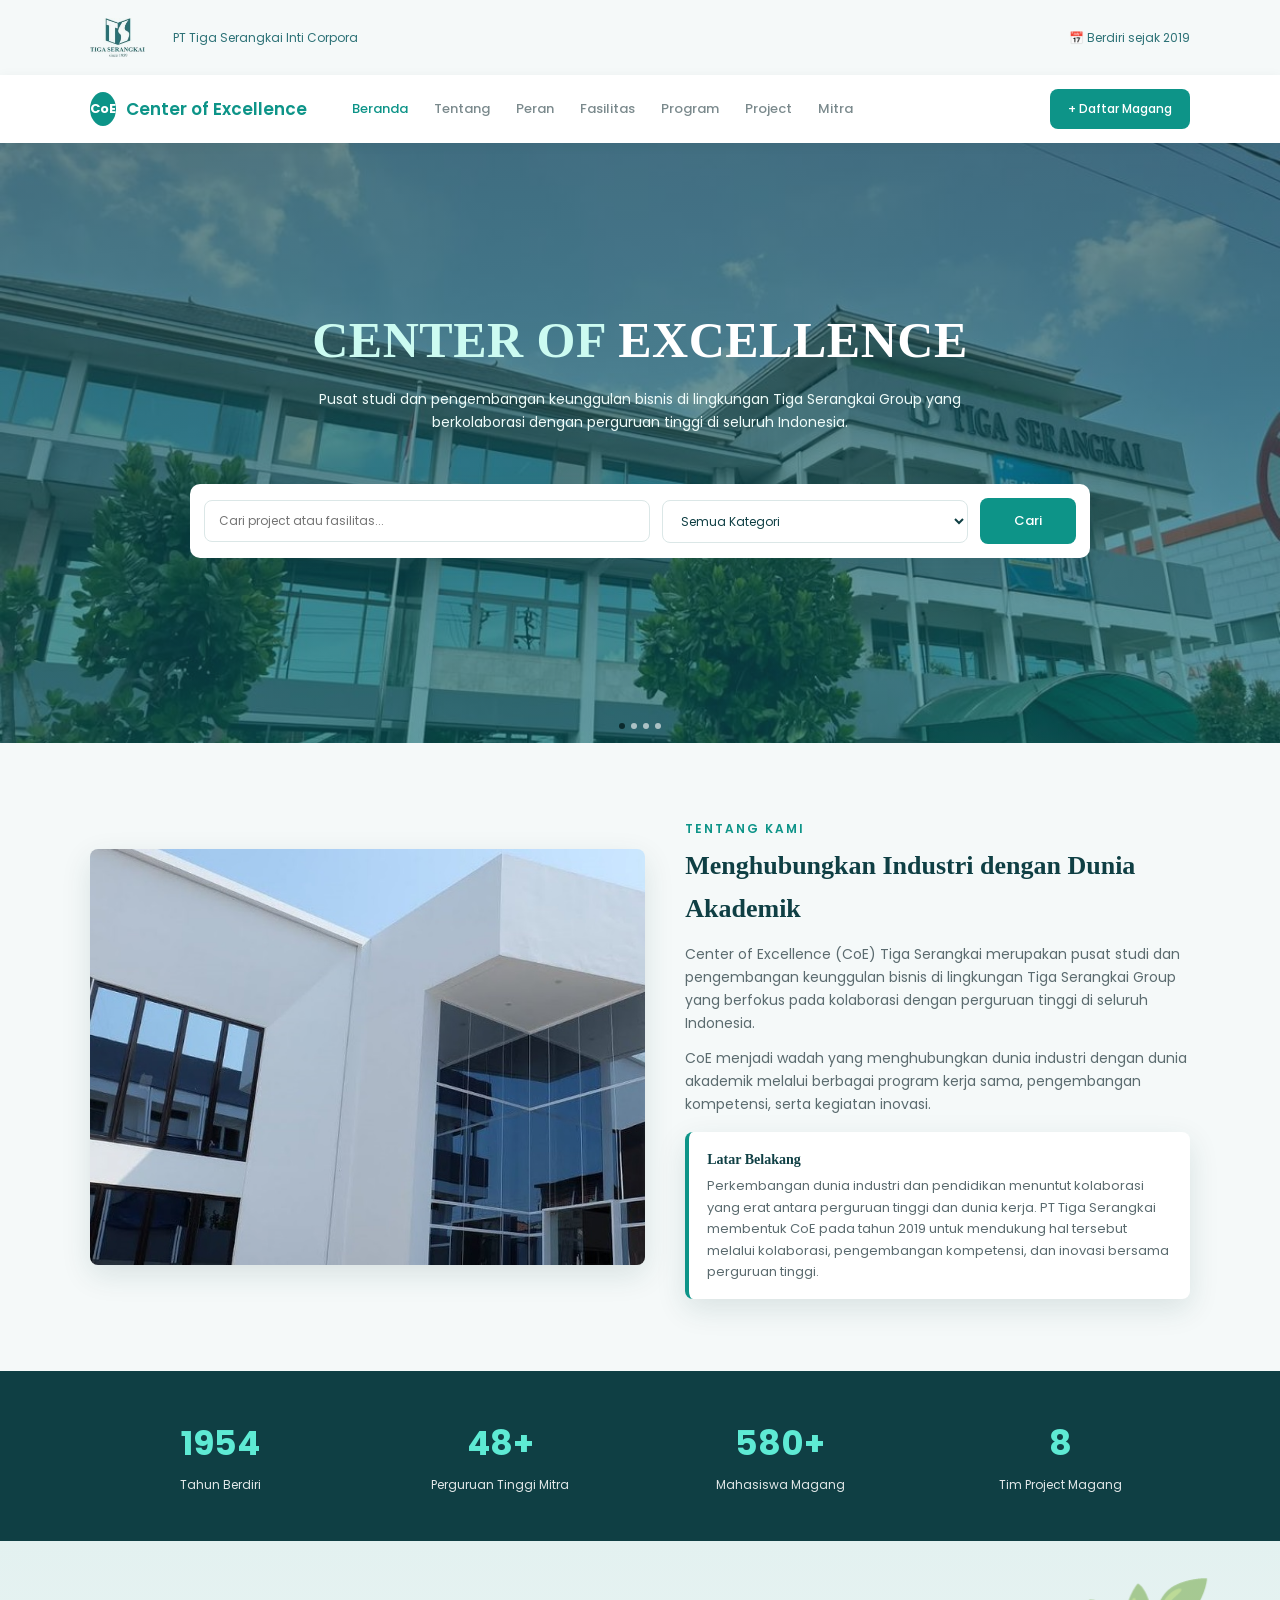
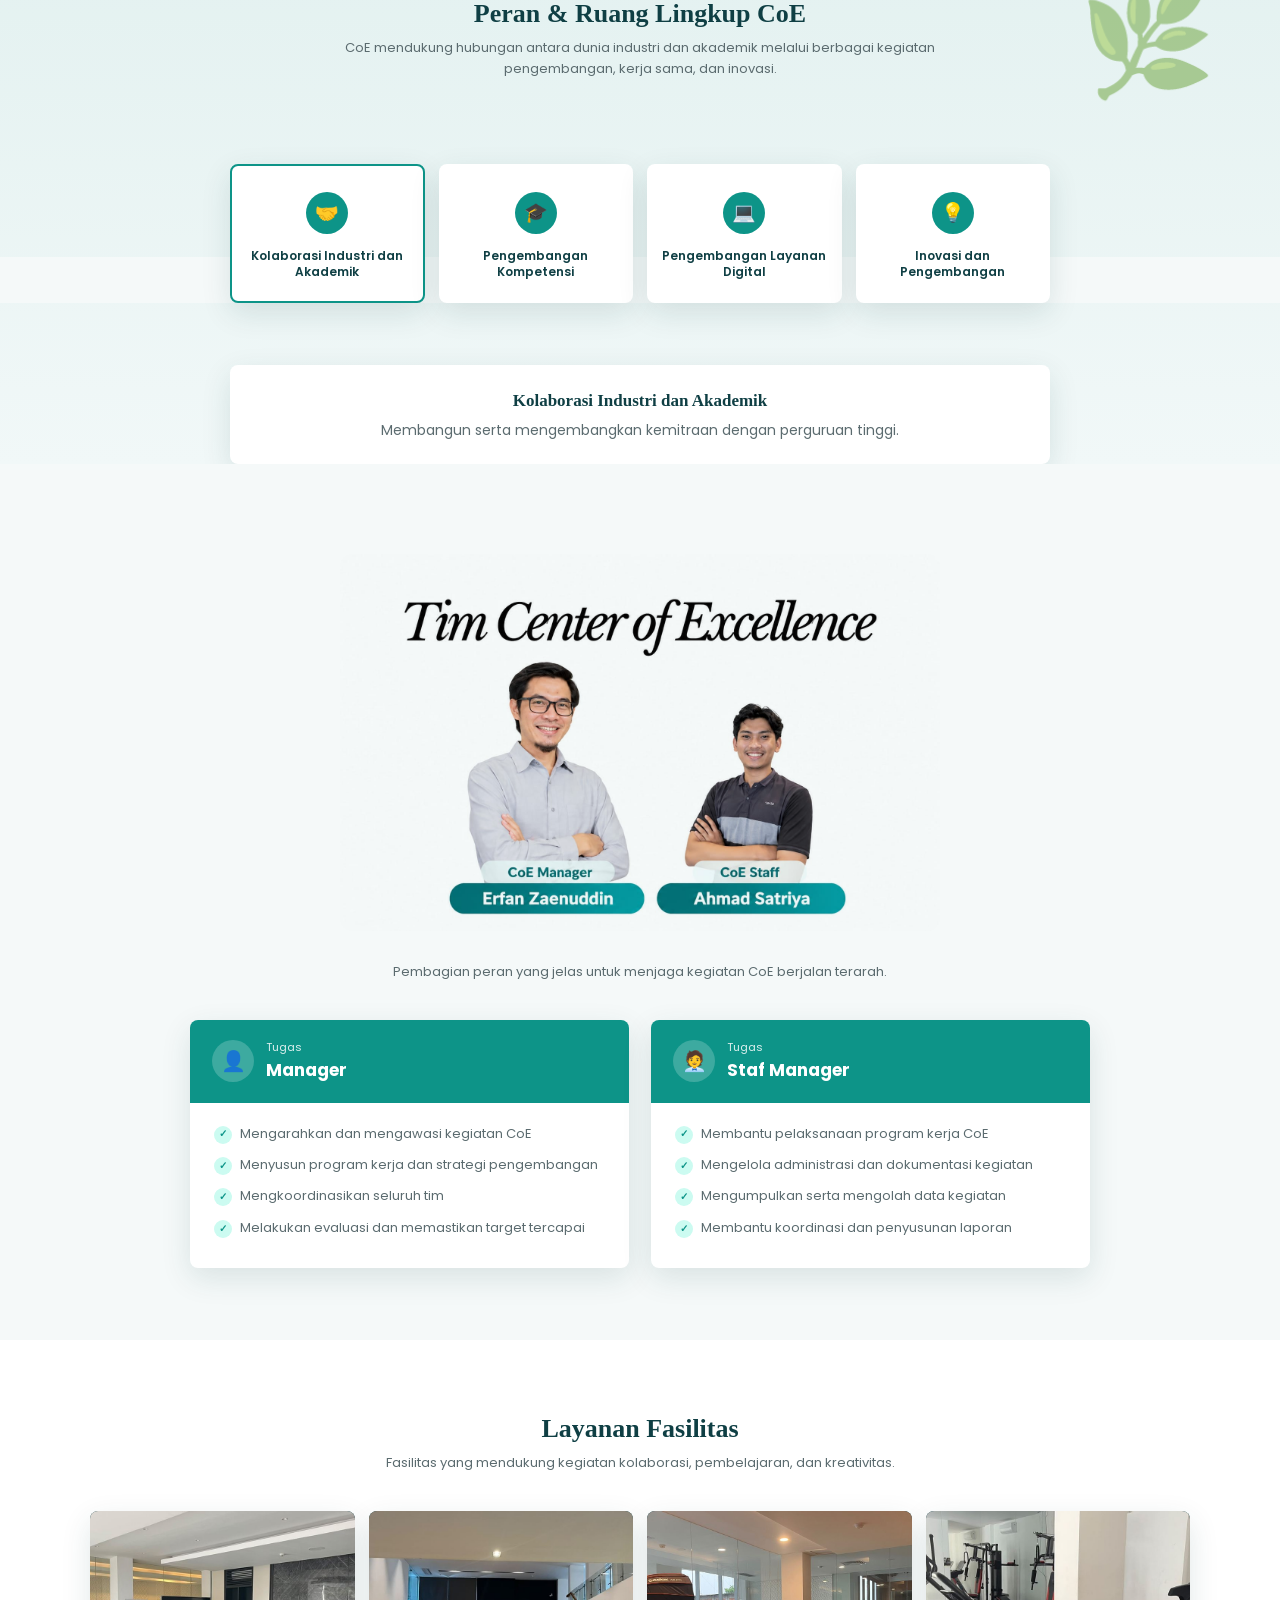
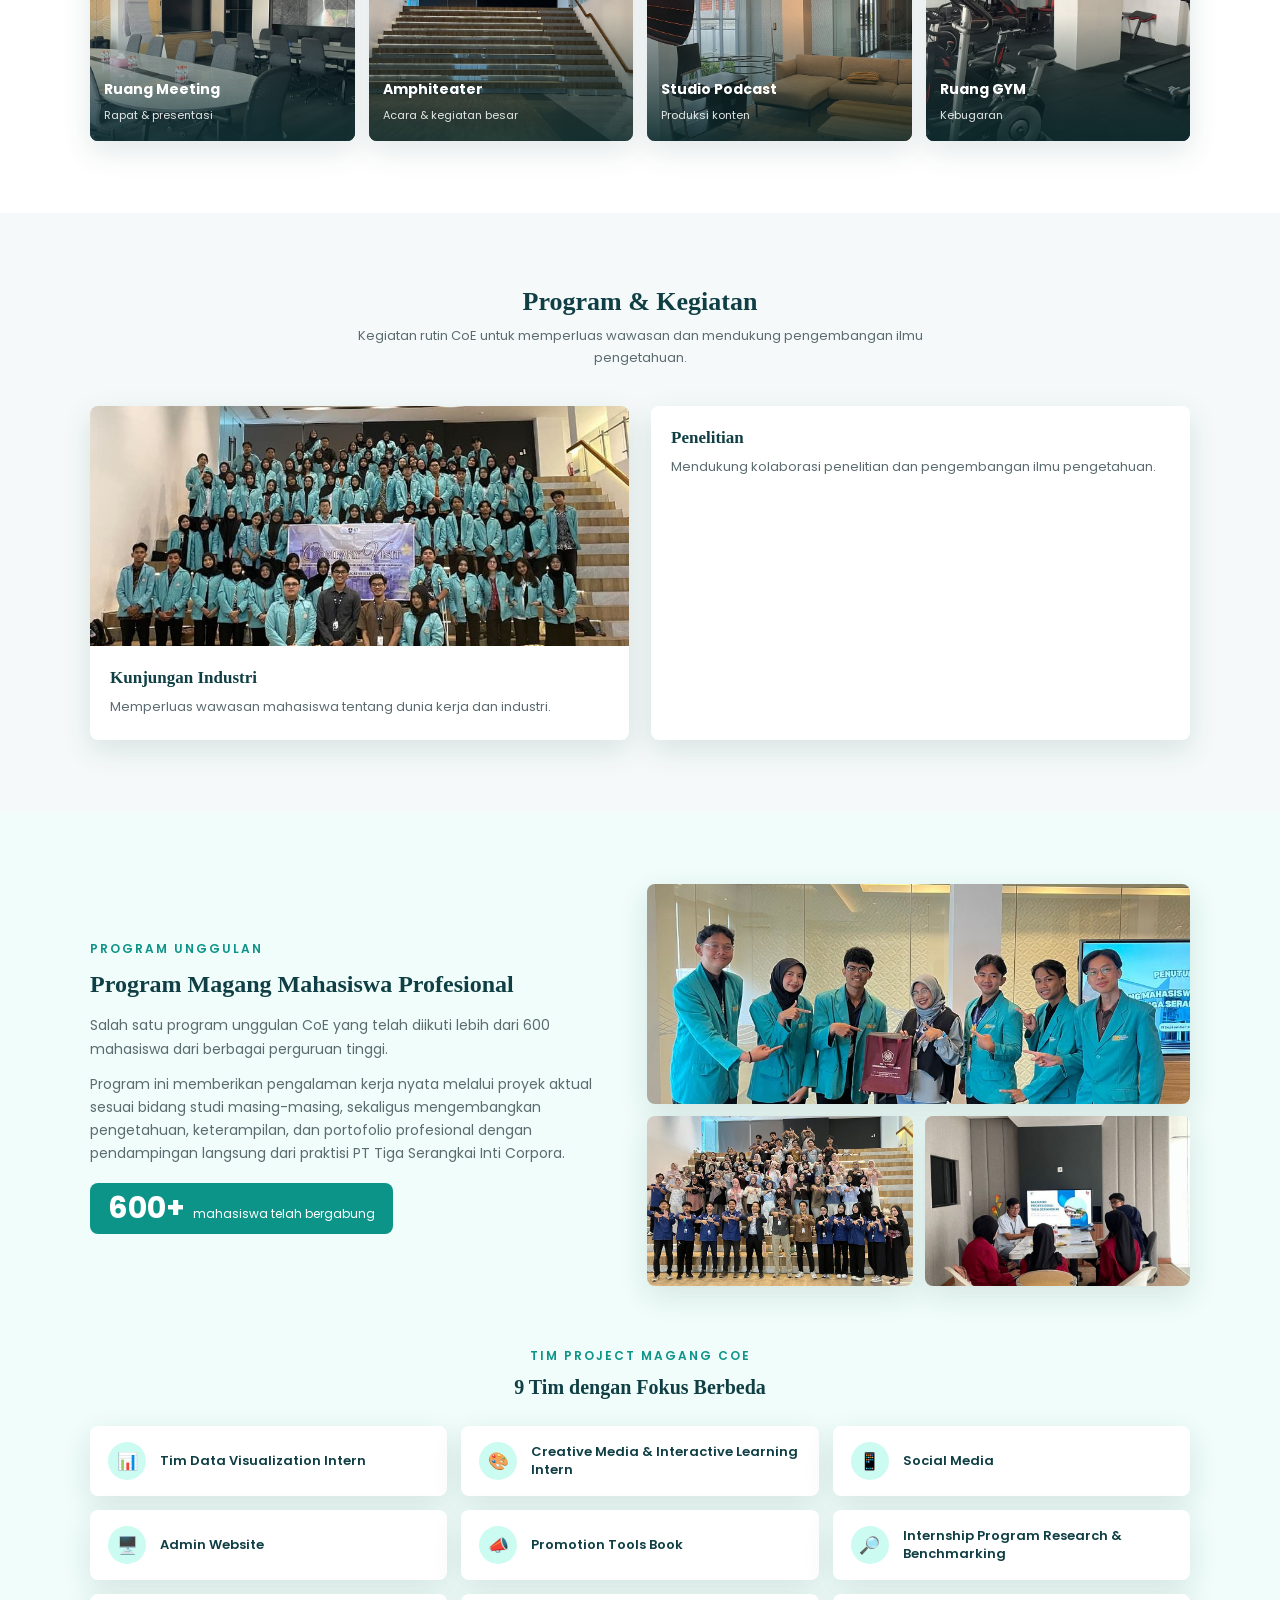
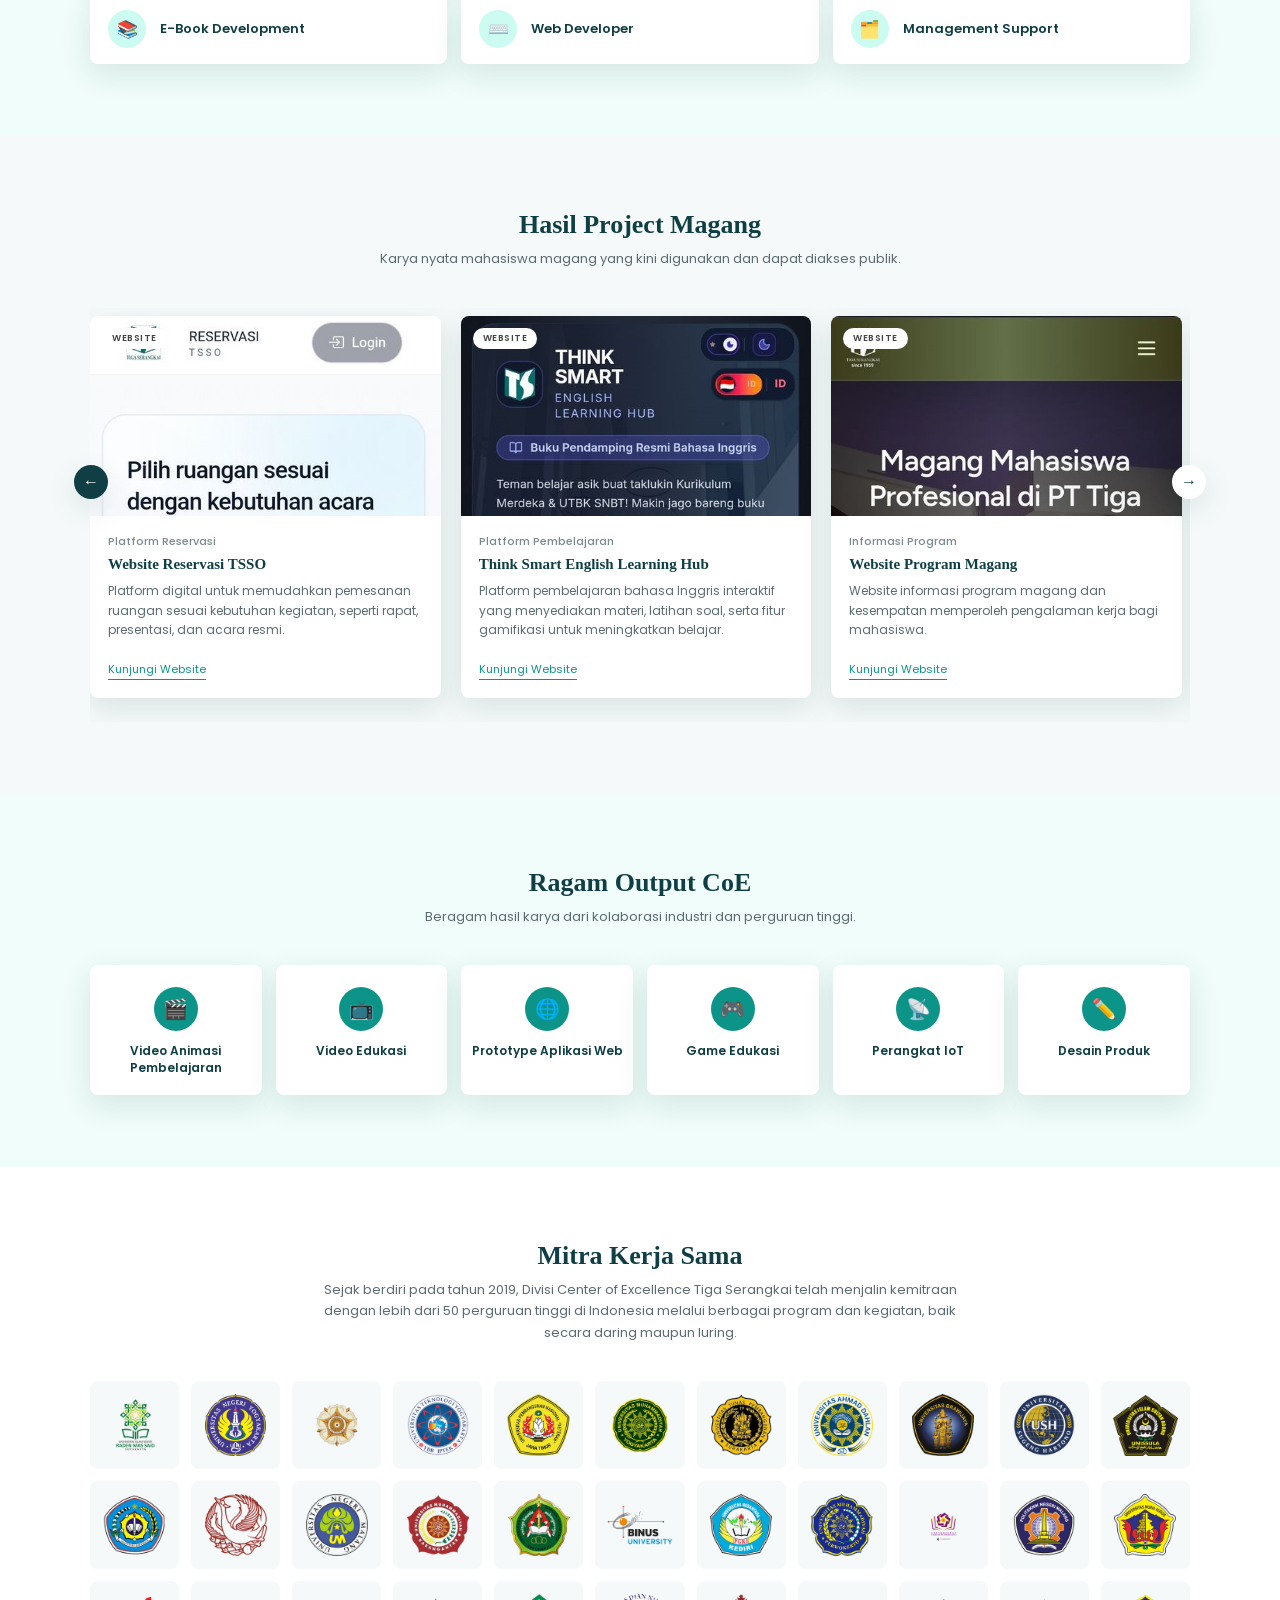
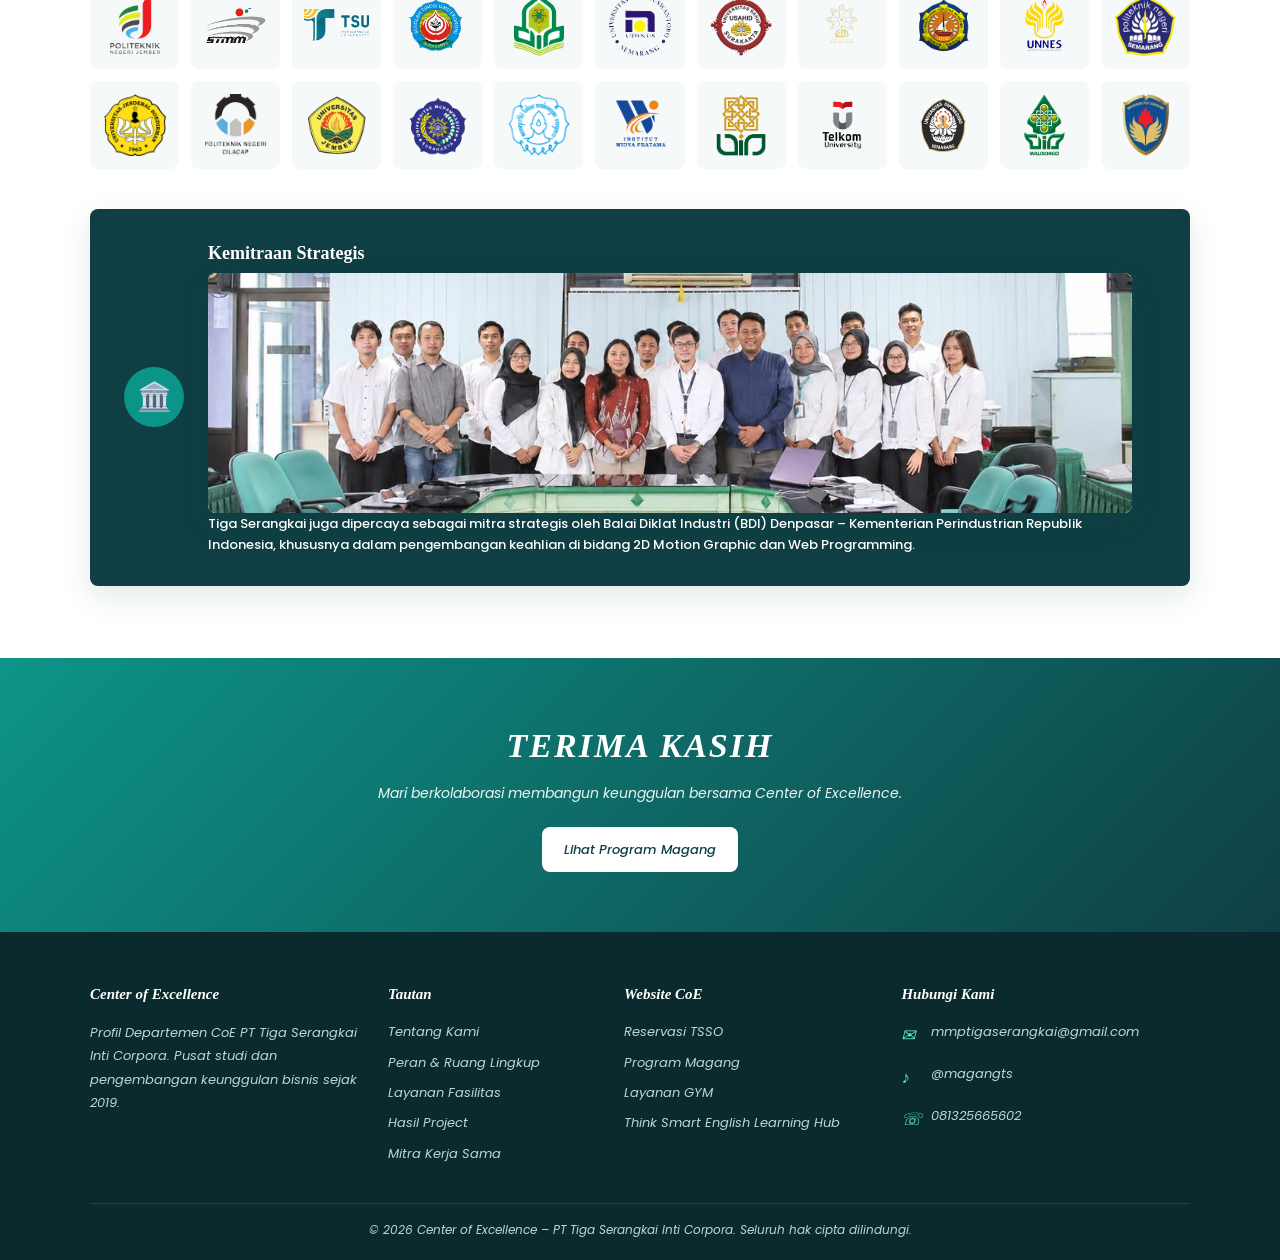
==== index.html @ f0bff199 "Update website profil CoE" ====
<!DOCTYPE html>
<html lang="id">
<head>
<meta charset="UTF-8">
<meta name="viewport" content="width=device-width, initial-scale=1">
<title>Center of Excellence | PT Tiga Serangkai Inti Corpora</title>
<meta name="description" content="Profil Departemen Center of Excellence (CoE) PT Tiga Serangkai Inti Corpora: pusat studi dan pengembangan keunggulan bisnis yang berkolaborasi dengan perguruan tinggi di seluruh Indonesia.">
<link rel="preconnect" href="https://fonts.googleapis.com">
<link href="https://fonts.googleapis.com/css2?family=Poppins:wght@400;500;600;700&display=swap" rel="stylesheet">
<link rel="stylesheet" href="style.css"

<-- Topbar -->
<div class="topbar">
  <div class="container">
    <div class="left">
      <img src="assets/logo-ts.png" alt="Logo Perusahaan" class="logo"> <span> PT Tiga Serangkai Inti Corpora</span></div>
    <span>📅 Berdiri sejak 2019</span>
  </div>
</div>

<!-- Navbar -->
<header class="nav">
  <div class="container">
    <a href="#home" class="logo"><span class="mark">CoE</span> Center of Excellence</a>
    <button class="burger" id="burger" aria-label="Menu">☰</button>
    <nav class="menu" id="menu">
      <a href="#home" class="active">Beranda</a>
      <a href="#tentang">Tentang</a>
      <a href="#peran">Peran</a>
      <a href="#fasilitas">Fasilitas</a>
      <a href="#program">Program</a>
      <a href="#project">Project</a>
      <a href="#mitra">Mitra</a>
    </nav>
    <a href="http://magang.tigaserangkai.com/" target="_blank" rel="noopener" class="btn btn-primary">+ Daftar Magang</a>
  </div>
</header>

<!-- Hero -->
<section class="hero" id="home">
  <div class="hero-inner">
    <h1><span>CENTER OF</span> EXCELLENCE</h1>
    <p>Pusat studi dan pengembangan keunggulan bisnis di lingkungan Tiga Serangkai Group yang berkolaborasi dengan perguruan tinggi di seluruh Indonesia.</p>
    <div class="tabs">
    </div>
    <form class="searchbox" id="searchForm">
      <input type="text" id="keyword" placeholder="Cari project atau fasilitas...">
      <select id="fCat" aria-label="Kategori">
        <option value="">Semua Kategori</option>
        <option value="web">Website</option>
        <option value="ebook">E-Book</option>
        <option value="ruang">Ruang</option>
      </select>
      <button class="btn btn-primary" type="submit">Cari</button>
    </form>
    <div class="search-msg" id="searchMsg"></div>
  </div>
  <div class="dots"><i></i><i></i><i></i><i></i></div>
</section>

<!-- Tentang & Latar Belakang -->
<section class="section" id="tentang">
  <div class="container about">
    <img src="assets/smart-office.jpg" alt="Gedung Tiga Serangkai SMART Office" loading="lazy">
    <div>
      <span class="eyebrow">Tentang Kami</span>
      <h2>Menghubungkan Industri dengan Dunia Akademik</h2>
      <p>Center of Excellence (CoE) Tiga Serangkai merupakan pusat studi dan pengembangan keunggulan bisnis di lingkungan Tiga Serangkai Group yang berfokus pada kolaborasi dengan perguruan tinggi di seluruh Indonesia.</p>
      <p>CoE menjadi wadah yang menghubungkan dunia industri dengan dunia akademik melalui berbagai program kerja sama, pengembangan kompetensi, serta kegiatan inovasi.</p>
      <div class="bg-box">
        <h4>Latar Belakang</h4>
        <p>Perkembangan dunia industri dan pendidikan menuntut kolaborasi yang erat antara perguruan tinggi dan dunia kerja. PT Tiga Serangkai membentuk CoE pada tahun 2019 untuk mendukung hal tersebut melalui kolaborasi, pengembangan kompetensi, dan inovasi bersama perguruan tinggi.</p>
      </div>
    </div>
  </div>
</section>

<!-- Stats -->
<section class="stats">
  <div class="container grid">
    <div><b data-count="2019" data-plain="1">0</b><span>Tahun Berdiri</span></div>
    <div><b data-count="50" data-suffix="+">0</b><span>Perguruan Tinggi Mitra</span></div>
    <div><b data-count="600" data-suffix="+">0</b><span>Mahasiswa Magang</span></div>
    <div><b data-count="9">0</b><span>Tim Project Magang</span></div>
  </div>
</section>

<!-- Peran & Ruang Lingkup -->
<section class="looking" id="peran">
  <div class="container">
    <div class="title">
      <h2>Peran &amp; Ruang Lingkup CoE</h2>
      <p>CoE mendukung hubungan antara dunia industri dan akademik melalui berbagai kegiatan pengembangan, kerja sama, dan inovasi.</p>
    </div>
  </div>
  <div class="cats" id="cats">
    <button class="cat active" data-i="0"><div class="ico">🤝</div><span>Kolaborasi Industri dan Akademik</span></button>
    <button class="cat" data-i="1"><div class="ico">🎓</div><span>Pengembangan Kompetensi</span></button>
    <button class="cat" data-i="2"><div class="ico">💻</div><span>Pengembangan Layanan Digital</span></button>
    <button class="cat" data-i="3"><div class="ico">💡</div><span>Inovasi dan Pengembangan</span></button>
  </div>
  <div class="looking-after"></div>
  <div class="peran-detail" id="peranDetail">
    <h3></h3><p></p>
  </div>
</section>

<!-- Struktur Organisasi -->
<section class="section" id="struktur" style="padding-top:60px">
  <div class="container">
    <div class="title">
    <div class="struktur-image">
    <img src="assets/struktur-organisasi.jpg" 
         alt="Struktur Organisasi Center of Excellence">
</div>
      <p>Pembagian peran yang jelas untuk menjaga kegiatan CoE berjalan terarah.</p>
    </div>
    <div class="org">
      <div class="box">
        <div class="head"><div class="ava">👤</div><div><small>Tugas</small><b>Manager</b></div></div>
        <ul>
          <li>Mengarahkan dan mengawasi kegiatan CoE</li>
          <li>Menyusun program kerja dan strategi pengembangan</li>
          <li>Mengkoordinasikan seluruh tim</li>
          <li>Melakukan evaluasi dan memastikan target tercapai</li>
        </ul>
      </div>
      <div class="box">
        <div class="head"><div class="ava">🧑‍💼</div><div><small>Tugas</small><b>Staf Manager</b></div></div>
        <ul>
          <li>Membantu pelaksanaan program kerja CoE</li>
          <li>Mengelola administrasi dan dokumentasi kegiatan</li>
          <li>Mengumpulkan serta mengolah data kegiatan</li>
          <li>Membantu koordinasi dan penyusunan laporan</li>
        </ul>
      </div>
    </div>
  </div>
</section>

<!-- Layanan Fasilitas -->
<section class="section" id="fasilitas" style="background:#fff">
  <div class="container">
    <div class="title">
      <h2>Layanan Fasilitas</h2>
      <p>Fasilitas yang mendukung kegiatan kolaborasi, pembelajaran, dan kreativitas.</p>
    </div>
    <div class="grid4" id="fasilitasGrid">
      <div class="tile" data-title="ruang meeting rapat presentasi" data-cat="ruang"><img src="assets/meeting.jpg" alt="Ruang Meeting" loading="lazy"><div><b>Ruang Meeting</b><small>Rapat &amp; presentasi</small></div></div>
      <div class="tile" data-title="amphiteater amphitheater acara" data-cat="ruang"><img src="assets/amphitheater.jpg" alt="Amphiteater" loading="lazy"><div><b>Amphiteater</b><small>Acara &amp; kegiatan besar</small></div></div>
      <div class="tile" data-title="studio podcast rekaman" data-cat="ruang"><img src="assets/podcast.jpg" alt="Studio Podcast" loading="lazy"><div><b>Studio Podcast</b><small>Produksi konten</small></div></div>
      <div class="tile" data-title="ruang gym kebugaran" data-cat="ruang"><img src="assets/gym.jpg" alt="Ruang GYM" loading="lazy"><div><b>Ruang GYM</b><small>Kebugaran</small></div></div>
    </div>
  </div>
</section>

<!-- Program & Kegiatan -->
<section class="section" id="program">
  <div class="container">
    <div class="title">
      <h2>Program &amp; Kegiatan</h2>
      <p>Kegiatan rutin CoE untuk memperluas wawasan dan mendukung pengembangan ilmu pengetahuan.</p>
    </div>
    <div class="two">
      <div class="pcard"><img src="assets/kunjungan.jpg" alt="Kunjungan Industri" loading="lazy"><div><h3>Kunjungan Industri</h3><p>Memperluas wawasan mahasiswa tentang dunia kerja dan industri.</p></div></div>
      <div class="pcard"> <alt="Penelitian" loading="lazy"><div><h3>Penelitian</h3><p>Mendukung kolaborasi penelitian dan pengembangan ilmu pengetahuan.</p></div></div> 
    </div>
  </div>
</section>

<!-- Program Unggulan -->
<section class="section feature" id="unggulan">
  <div class="container">
    <div class="unggul">
      <div>
        <span class="eyebrow">Program Unggulan</span>
        <h3>Program Magang Mahasiswa Profesional</h3>
        <p>Salah satu program unggulan CoE yang telah diikuti lebih dari 600 mahasiswa dari berbagai perguruan tinggi.</p>
        <p>Program ini memberikan pengalaman kerja nyata melalui proyek aktual sesuai bidang studi masing-masing, sekaligus mengembangkan pengetahuan, keterampilan, dan portofolio profesional dengan pendampingan langsung dari praktisi PT Tiga Serangkai Inti Corpora.</p>
        <div class="big"><b>600+</b><span>mahasiswa telah bergabung</span></div>
      </div>
      <div class="photos">
        <img class="wide" src="assets/magang-grup.jpg" alt="Mahasiswa magang CoE" loading="lazy">
        <img class="sm" src="assets/magang-1.jpg" alt="Kegiatan magang" loading="lazy">
        <img class="sm" src="assets/magang-3.jpg" alt="Diskusi tim magang" loading="lazy">
      </div>
    </div>

    <div class="teamhead">
      <span class="eyebrow">Tim Project Magang CoE</span>
      <h3>9 Tim dengan Fokus Berbeda</h3>
    </div>
    <div class="teams">
      <div class="team"><i>📊</i>Tim Data Visualization Intern</div>
      <div class="team"><i>🎨</i>Creative Media &amp; Interactive Learning Intern</div>
      <div class="team"><i>📱</i>Social Media</div>
      <div class="team"><i>🖥️</i>Admin Website</div>
      <div class="team"><i>📣</i>Promotion Tools Book</div>
      <div class="team"><i>🔎</i>Internship Program Research &amp; Benchmarking</div>
      <div class="team"><i>📚</i>E-Book Development</div>
      <div class="team"><i>⌨️</i>Web Developer</div>
      <div class="team"><i>🗂️</i>Management Support</div>
    </div>
  </div>
</section>

<!-- Hasil Project Magang -->
<section class="section" id="project">
  <div class="container">
    <div class="title">
      <h2>Hasil Project Magang</h2>
      <p>Karya nyata mahasiswa magang yang kini digunakan dan dapat diakses publik.</p>
    </div>
    <div class="carousel-wrap">
      <button class="arrow prev" id="prev" aria-label="Sebelumnya">←</button>
      <div class="carousel" id="carousel">
        <article class="card" data-title="website reservasi tsso ruangan pemesanan rapat presentasi acara" data-cat="web">
          <div class="img"><img src="assets/p-reservasi.jpg" alt="Website Reservasi TSSO" loading="lazy"><span class="badge">Website</span></div>
          <div class="body"><small>Platform Reservasi</small><h3>Website Reservasi TSSO</h3><p>Platform digital untuk memudahkan pemesanan ruangan sesuai kebutuhan kegiatan, seperti rapat, presentasi, dan acara resmi.</p><a class="more" href="http://reservasi.tigaserangkai.com/" target="_blank" rel="noopener">Kunjungi Website</a></div>
        </article>
        <article class="card" data-title="think smart english learning hub bahasa inggris gamifikasi" data-cat="web">
          <div class="img"><img src="assets/p-thinksmart.jpg" alt="Think Smart English Learning Hub" loading="lazy"><span class="badge">Website</span></div>
          <div class="body"><small>Platform Pembelajaran</small><h3>Think Smart English Learning Hub</h3><p>Platform pembelajaran bahasa Inggris interaktif yang menyediakan materi, latihan soal, serta fitur gamifikasi untuk meningkatkan belajar.</p><a class="more" href="https://think-smart.ai.studio" target="_blank" rel="noopener">Kunjungi Website</a></div>
        </article>
        <article class="card" data-title="website program magang informasi pengalaman kerja mahasiswa" data-cat="web">
          <div class="img"><img src="assets/p-magang.jpg" alt="Website Program Magang" loading="lazy"><span class="badge">Website</span></div>
          <div class="body"><small>Informasi Program</small><h3>Website Program Magang</h3><p>Website informasi program magang dan kesempatan memperoleh pengalaman kerja bagi mahasiswa.</p><a class="more" href="http://magang.tigaserangkai.com/" target="_blank" rel="noopener">Kunjungi Website</a></div>
        </article>
        <article class="card" data-title="website layanan gym fasilitas kebugaran latihan" data-cat="web">
          <div class="img"><img src="assets/p-gym.jpg" alt="Website Layanan GYM" loading="lazy"><span class="badge">Website</span></div>
          <div class="body"><small>Layanan Fasilitas</small><h3>Website Layanan GYM</h3><p>Website informasi fasilitas, layanan, dan program latihan kebugaran bagi pengguna.</p><a class="more" href="http://tssogym.tigaserangkai.com/" target="_blank" rel="noopener">Kunjungi Website</a></div>
        </article>
        <article class="card ebook-card" data-title="publikasi buku elektronik e-book bahan bacaan digital" data-cat="ebook">
          <div class="img"><img src="assets/ebook-1.jpg" alt="E-Book 1" loading="lazy"><img src="assets/ebook-2.jpg" alt="E-Book 2" loading="lazy"><img src="assets/ebook-3.jpg" alt="E-Book 3" loading="lazy"><img src="assets/ebook-4.jpg" alt="E-Book 4" loading="lazy"><span class="badge">E-Book</span></div>
          <div class="body"><small>Publikasi</small><h3>Publikasi Buku Elektronik</h3><p>Publikasi karya dalam format e-book untuk menyediakan bahan bacaan digital yang informatif, edukatif, dan mudah diakses.</p></div>
        </article>
      </div>
      <button class="arrow next" id="next" aria-label="Berikutnya">→</button>
    </div>
  </div>
</section>

<!-- Ragam Output -->
<section class="section" style="background:var(--mint)" id="output">
  <div class="container">
    <div class="title">
      <h2>Ragam Output CoE</h2>
      <p>Beragam hasil karya dari kolaborasi industri dan perguruan tinggi.</p>
    </div>
    <div class="out">
      <div><i>🎬</i>Video Animasi Pembelajaran</div>
      <div><i>📺</i>Video Edukasi</div>
      <div><i>🌐</i>Prototype Aplikasi Web</div>
      <div><i>🎮</i>Game Edukasi</div>
      <div><i>📡</i>Perangkat IoT</div>
      <div><i>✏️</i>Desain Produk</div>
    </div>
  </div>
</section>

<!-- Mitra -->
<section class="section mitra" id="mitra">
  <div class="container">
    <div class="title">
      <h2>Mitra Kerja Sama</h2>
      <p>Sejak berdiri pada tahun 2019, Divisi Center of Excellence Tiga Serangkai telah menjalin kemitraan dengan lebih dari 50 perguruan tinggi di Indonesia melalui berbagai program dan kegiatan, baik secara daring maupun luring.</p>
    </div>
    <div class="logos">
      <div><img src="assets/logo-55.png" alt="UIN Raden Mas Said Surakarta" loading="lazy"></div>
      <div><img src="assets/logo-56.png" alt="Universitas Negeri Yogyakarta" loading="lazy"></div>
      <div><img src="assets/logo-59.png" alt="Universitas Gadjah Mada" loading="lazy"></div>
      <div><img src="assets/logo-63.png" alt="Universitas Teknologi Yogyakarta" loading="lazy"></div>
      <div><img src="assets/logo-65.png" alt="UPN Veteran Jawa Timur" loading="lazy"></div>
      <div><img src="assets/logo-66.png" alt="Universitas Muhammadiyah Yogyakarta" loading="lazy"></div>
      <div><img src="assets/logo-69.png" alt="Universitas Tunas Pembangunan Surakarta" loading="lazy"></div>
      <div><img src="assets/logo-70.png" alt="Universitas Ahmad Dahlan" loading="lazy"></div>
      <div><img src="assets/logo-73.png" alt="Universitas Brawijaya" loading="lazy"></div>
      <div><img src="assets/logo-78.png" alt="Universitas Sugeng Hartono" loading="lazy"></div>
      <div><img src="assets/logo-79.png" alt="Universitas Islam Sultan Agung" loading="lazy"></div>
      <div><img src="assets/logo-80.png" alt="Perguruan tinggi mitra" loading="lazy"></div>
      <div><img src="assets/logo-84.png" alt="Perguruan tinggi mitra" loading="lazy"></div>
      <div><img src="assets/logo-88.png" alt="Universitas Negeri Malang" loading="lazy"></div>
      <div><img src="assets/logo-89.png" alt="Universitas Muhammadiyah Karanganyar" loading="lazy"></div>
      <div><img src="assets/logo-90.png" alt="Universitas Veteran Bangun Nusantara Sukoharjo" loading="lazy"></div>
      <div><img src="assets/logo-94.png" alt="Binus University" loading="lazy"></div>
      <div><img src="assets/logo-96.png" alt="Universitas Nusantara PGRI Kediri" loading="lazy"></div>
      <div><img src="assets/logo-97.png" alt="Universitas Muhammadiyah Purwokerto" loading="lazy"></div>
      <div><img src="assets/logo-98.png" alt="Perguruan tinggi mitra" loading="lazy"></div>
      <div><img src="assets/logo-99.png" alt="Politeknik Negeri Malang" loading="lazy"></div>
      <div><img src="assets/logo-100.png" alt="Universitas Muria Kudus" loading="lazy"></div>
      <div><img src="assets/logo-101.png" alt="Politeknik Negeri Jember" loading="lazy"></div>
      <div><img src="assets/logo-102.png" alt="Sekolah Tinggi Multi Media" loading="lazy"></div>
      <div><img src="assets/logo-103.png" alt="Tiga Serangkai University" loading="lazy"></div>
      <div><img src="assets/logo-104.png" alt="Sekolah Tinggi Ilmu Ekonomi Surakarta" loading="lazy"></div>
      <div><img src="assets/logo-105.png" alt="Universitas Islam Negeri Ponorogo" loading="lazy"></div>
      <div><img src="assets/logo-106.png" alt="Universitas Dian Nuswantoro" loading="lazy"></div>
      <div><img src="assets/logo-107.png" alt="Universitas Sahid Surakarta" loading="lazy"></div>
      <div><img src="assets/logo-108.png" alt="Universitas Islam Negeri Salatiga" loading="lazy"></div>
      <div><img src="assets/logo-109.png" alt="Politeknik Harapan Bersama Kota Tegal" loading="lazy"></div>
      <div><img src="assets/logo-110.png" alt="Universitas Negeri Semarang" loading="lazy"></div>
      <div><img src="assets/logo-111.png" alt="Politeknik Negeri Semarang" loading="lazy"></div>
      <div><img src="assets/logo-112.png" alt="Universitas Jenderal Soedirman" loading="lazy"></div>
      <div><img src="assets/logo-113.png" alt="Politeknik Negeri Cilacap" loading="lazy"></div>
      <div><img src="assets/logo-114.png" alt="Universitas Jember" loading="lazy"></div>
      <div><img src="assets/logo-115.png" alt="Universitas Muhammadiyah Surakarta" loading="lazy"></div>
      <div><img src="assets/logo-116.png" alt="Universitas Negeri Sebelas Maret" loading="lazy"></div>
      <div><img src="assets/logo-117.png" alt="Institut Widya Pratama" loading="lazy"></div>
      <div><img src="assets/logo-118.png" alt="Universitas Islam Negeri Sunan Kalijaga" loading="lazy"></div>
      <div><img src="assets/logo-119.png" alt="Telkom University" loading="lazy"></div>
      <div><img src="assets/logo-120.png" alt="Universitas Diponegoro" loading="lazy"></div>
      <div><img src="assets/logo-121.png" alt="Universitas Negeri Islam Walisongo" loading="lazy"></div>
      <div><img src="assets/logo-122.png" alt="Universitas PGRI Semarang" loading="lazy"></div>
    </div>

    <div class="strategic">
      <div class="ic">🏛️</div>
      <div>
        <h3>Kemitraan Strategis</h3>
         <div class="pcard"><img src="assets/penelitian.jpg" widht="10%" height="50%"></div>
        <p><em>Tiga Serangkai juga dipercaya sebagai mitra strategis oleh Balai Diklat Industri (BDI) Denpasar – Kementerian Perindustrian Republik Indonesia, khususnya dalam pengembangan keahlian di bidang 2D Motion Graphic dan Web Programming.<em></p> 
      </div>
    </div>
  </div>
</section>

<!-- Thank you -->
<section class="thanks">
  <div class="container">
    <h2>TERIMA KASIH</h2>
    <p>Mari berkolaborasi membangun keunggulan bersama Center of Excellence.</p>
    <a class="btn btn-ghost" href="http://magang.tigaserangkai.com/" target="_blank" rel="noopener">Lihat Program Magang</a>
  </div>
</section>

<!-- Footer -->
<!-- Footer -->
<footer id="kontak">
  <div class="container">
    <div class="fgrid">

      <div>
        <h4>Center of Excellence</h4>
        <p>Profil Departemen CoE PT Tiga Serangkai Inti Corpora. Pusat studi dan pengembangan keunggulan bisnis sejak 2019.</p>
      </div>

      <div>
        <h4>Tautan</h4>
        <ul>
          <li><a href="#tentang">Tentang Kami</a></li>
          <li><a href="#peran">Peran &amp; Ruang Lingkup</a></li>
          <li><a href="#fasilitas">Layanan Fasilitas</a></li>
          <li><a href="#project">Hasil Project</a></li>
          <li><a href="#mitra">Mitra Kerja Sama</a></li>
        </ul>
      </div>

      <div>
        <h4>Website CoE</h4>
        <ul>
          <li><a href="http://reservasi.tigaserangkai.com/" target="_blank" rel="noopener">Reservasi TSSO</a></li>
          <li><a href="http://magang.tigaserangkai.com/" target="_blank" rel="noopener">Program Magang</a></li>
          <li><a href="http://tssogym.tigaserangkai.com/" target="_blank" rel="noopener">Layanan GYM</a></li>
          <li><a href="https://think-smart.ai.studio" target="_blank" rel="noopener">Think Smart English Learning Hub</a></li>
        </ul>
      </div>

      <div class="footer-contact">
        <h4>Hubungi Kami</h4>

        <a href="mailto:mmptigaserangkai@gmail.com">
          <span class="contact-icon">✉</span>
          <span>mmptigaserangkai@gmail.com</span>
        </a>

        <a href="https://www.tiktok.com/@magangts" target="_blank" rel="noopener">
          <span class="contact-icon">♪</span>
          <span>@magangts</span>
        </a>

        <a href="https://wa.me/6281325665602" target="_blank" rel="noopener">
          <span class="contact-icon">☏</span>
          <span>081325665602</span>
        </a>
      </div>

    </div>

    <div class="copy">
      © 2026 Center of Excellence – PT Tiga Serangkai Inti Corpora. Seluruh hak cipta dilindungi.
    </div>
  </div>
</footer>
<script src="script.js"></script>
</body>
</html>
---- style.css ----
:root{
  --teal:#0d9488;
  --teal-dark:#0f3f44;
  --teal-deep:#134e4a;
  --teal-soft:#ccfbf1;
  --mint:#f0fdfa;
  --amber:#f59e0b;
  --bg:#f5f9f9;
  --text:#5b6b6f;
  --shadow:0 10px 30px rgba(15,63,68,.12);
  --radius:8px;
}
*{box-sizing:border-box;margin:0;padding:0}
html{scroll-behavior:smooth;scroll-padding-top:80px}
body{font-family:'Poppins',sans-serif;color:var(--text);background:var(--bg);line-height:1.65}
h1,h2,h3,h4{font-family:"Times New Roman",Times,serif}
a{text-decoration:none;color:inherit}
ul{list-style:none}
img{max-width:100%;display:block}
.container{width:min(1100px,92%);margin:0 auto}
.logo {
    width: 55px;
    height: 55px;
    object-fit: contain;
    margin-right: 10px;
    background: transparent;
    border: none !important;
    mix-blend-mode: multiply;
}

.left {
    display: flex;
    align-items: center;
    gap: 10px;
}

/* Topbar */
.topbar{background:var(--white);color: #2d7277;font-size:12px;padding:10px 0;border-radius:0 0 18px 18px}
.topbar .container{display:flex;justify-content:space-between;align-items:center;gap:10px;flex-wrap:wrap}
.topbar .left{display:flex;gap:18px;align-items:center}
.topbar select{border:0;border-radius:4px;padding:4px 8px;font-size:12px;font-family:inherit;width:90px}

/* Navbar */
header.nav{background:#fff;position:sticky;top:0;z-index:50;box-shadow:0 2px 12px rgba(0,0,0,.05)}
.nav .container{display:flex;align-items:center;justify-content:space-between;height:68px;gap:16px}
.logo{display:flex;align-items:center;gap:10px;font-weight:600;color:var(--teal);font-size:17px;white-space:nowrap}
.logo .mark{width:34px;height:34px;border-radius:50%;background:var(--teal);color:#fff;display:grid;place-items:center;font-size:13px;font-weight:700}
.menu{display:flex;gap:26px;font-size:13px;font-weight:500}
.menu a{color:#7b8a8d;transition:.2s}
.menu a:hover,.menu a.active{color:var(--teal)}
.btn{display:inline-block;border:0;cursor:pointer;font-family:inherit;font-weight:500;border-radius:var(--radius);transition:.2s}
.btn-primary{background:var(--teal);color:#fff;padding:10px 18px;font-size:12px}
.btn-primary:hover{background:#0b7d73;transform:translateY(-1px)}
.btn-ghost{background:#fff;color:var(--teal-dark);padding:12px 22px;font-size:13px}
.burger{display:none;background:none;border:0;font-size:26px;color:var(--teal-dark);cursor:pointer}

/* Hero */
.hero{position:relative;min-height:600px;display:flex;align-items:center;justify-content:center;text-align:center;color:#fff;
  background:linear-gradient(rgba(15,63,68,.62),rgba(13,100,100,.55)),url('assets/gedung.jpg') center/cover,#0f3f44}
.hero-inner{width:min(900px,92%);padding:60px 0 50px}
.hero h1{font-size:clamp(30px,5.4vw,50px);font-weight:700;letter-spacing:.5px;line-height:1.2}
.hero h1 span{color:var(--teal-soft)}
.hero p{max-width:660px;margin:18px auto 28px;font-size:14px;color:#effcfa}
.tabs{display:flex;gap:12px;justify-content:flex-start;margin-left:3%}
.tab{padding:12px 28px;border-radius:var(--radius);border:0;font-family:inherit;font-weight:500;font-size:13px;cursor:pointer;background:#fff;color:var(--teal-dark)}
.tab.active{background:var(--teal);color:#fff}
.searchbox{margin-top:22px;background:#fff;border-radius:10px;padding:14px;display:grid;grid-template-columns:1.6fr 1.1fr auto;gap:12px;align-items:center;box-shadow:var(--shadow)}
.searchbox input,.searchbox select{width:100%;padding:11px 14px;border:1px solid #dbe7e7;border-radius:var(--radius);font-family:inherit;font-size:12px;color:var(--teal-dark);background:#fff}
.searchbox .btn-primary{padding:13px 34px;font-size:13px}
.search-msg{font-size:12px;margin-top:10px;color:#e6fffb;min-height:18px}
.dots{position:absolute;bottom:14px;left:50%;transform:translateX(-50%);display:flex;gap:6px}
.dots i{width:6px;height:6px;border-radius:50%;background:#fff;opacity:.6}
.dots i:first-child{background:#0b2a2d;opacity:1}

/* Generic */
.section{padding:72px 0}
.title{text-align:center;margin-bottom:38px}
.title h2{color:var(--teal-dark);font-size:26px;font-weight:600;line-height:1.3}
.title p{font-size:13px;margin-top:6px;max-width:640px;margin-inline:auto}
.eyebrow{display:inline-block;color:var(--teal);font-size:12px;font-weight:600;letter-spacing:2px;text-transform:uppercase;margin-bottom:6px}

/* About */
.about{display:grid;grid-template-columns:1.1fr 1fr;gap:40px;align-items:center}
.about img{border-radius:var(--radius);box-shadow:var(--shadow);aspect-ratio:4/3;object-fit:cover;object-position:left center;width:100%}
.about h2{color:var(--teal-dark);font-size:26px;font-weight:600;margin-bottom:12px}
.about p{font-size:14px;margin-bottom:12px}
.about .bg-box{background:#fff;border-left:4px solid var(--teal);border-radius:var(--radius);padding:16px 18px;box-shadow:var(--shadow);margin-top:16px}
.about .bg-box h4{color:var(--teal-dark);font-size:14px;margin-bottom:4px}
.about .bg-box p{font-size:13px;margin:0}

/* Stats */
.stats{background:var(--teal-dark);color:#fff;padding:44px 0}
.stats .grid{display:grid;grid-template-columns:repeat(4,1fr);text-align:center;gap:20px}
.stats b{display:block;font-size:34px;color:#5eead4}
.stats span{font-size:12px;opacity:.88}

/* Peran */
.looking{position:relative;background:linear-gradient(#e3f1f0,#f1f8f8);padding:56px 0 0;overflow:hidden}
.looking::after{content:"🌿";position:absolute;right:5%;top:8px;font-size:110px;opacity:.45}
.cats{display:grid;grid-template-columns:repeat(4,1fr);gap:14px;width:min(820px,92%);margin:0 auto;position:relative;z-index:2;transform:translateY(46px)}
.cat{background:#fff;border:2px solid transparent;border-radius:var(--radius);box-shadow:var(--shadow);padding:26px 10px 20px;text-align:center;transition:.25s;cursor:pointer;font-family:inherit}
.cat:hover{transform:translateY(-5px)}
.cat.active{border-color:var(--teal)}
.cat .ico{width:42px;height:42px;border-radius:50%;background:var(--teal);display:grid;place-items:center;margin:0 auto 14px;font-size:19px;color:#fff}
.cat span{display:block;font-size:12px;font-weight:600;color:var(--teal-dark);line-height:1.4}
.looking-after{height:46px;background:var(--bg)}
.peran-detail{width:min(820px,92%);margin:62px auto 0;background:#fff;border-radius:var(--radius);box-shadow:var(--shadow);padding:22px 26px;text-align:center}
.peran-detail h3{color:var(--teal-dark);font-size:17px;margin-bottom:4px}
.peran-detail p{font-size:14px}
.peran-intro{text-align:center;max-width:720px;margin:0 auto 6px;font-size:13px}

/* Struktur */
.org{display:grid;grid-template-columns:1fr 1fr;gap:22px;max-width:900px;margin:0 auto}
.org .box{background:#fff;border-radius:var(--radius);box-shadow:var(--shadow);overflow:hidden}
.org .head{background:var(--teal);color:#fff;padding:18px 22px;display:flex;gap:12px;align-items:center}
.org .head .ava{width:42px;height:42px;border-radius:50%;background:rgba(255,255,255,.2);display:grid;place-items:center;font-size:20px}
.org .head small{opacity:.85;font-size:11px;display:block}
.org .head b{font-size:17px}
.org ul{padding:20px 24px}
.org li{position:relative;padding-left:26px;font-size:13px;margin-bottom:10px}
.org li::before{content:"✓";position:absolute;left:0;top:0;width:18px;height:18px;border-radius:50%;background:var(--teal-soft);color:var(--teal);font-size:10px;display:grid;place-items:center;font-weight:700;margin-top:3px}
.org-link{width:2px;height:22px;background:var(--teal);margin:0 auto 4px}
.struktur-image {
    display: flex;
    justify-content: center;
    align-items: center;
    margin: 20px auto;
    padding: 10px;
    background: transparent;
    box-shadow: none;
    border: none;
}
.struktur-image img {
    width: 60%;
    max-width: 600px;
    height: auto;
    display: block;
    object-fit: contain;
    mix-blend-mode: multiply;
    border-radius: 12px;
}


/* Cards / carousel */
.carousel-wrap{position:relative}
.carousel{display:flex;gap:20px;overflow-x:auto;scroll-snap-type:x mandatory;scrollbar-width:none;padding:8px 4px 24px}
.carousel::-webkit-scrollbar{display:none}
.card{flex:0 0 calc((100% - 40px)/3);scroll-snap-align:start;background:#fff;border-radius:var(--radius);box-shadow:var(--shadow);overflow:hidden;transition:.25s;display:flex;flex-direction:column}
.card:hover{transform:translateY(-4px)}
.card .img{position:relative;height:200px;background:#e6f2f1;overflow:hidden}
.card .img img{width:100%;height:100%;object-fit:cover;object-position:top}
.card .badge{position:absolute;top:12px;left:12px;background:#fff;color:#444;font-size:9px;font-weight:600;padding:3px 10px;border-radius:20px;letter-spacing:.5px;text-transform:uppercase}
.card .body{padding:16px 18px 18px;flex:1;display:flex;flex-direction:column}
.card small{font-size:11px;color:#7b8a8d;font-weight:500}
.card h3{color:var(--teal-dark);font-size:15px;font-weight:600;margin:4px 0 6px;line-height:1.4}
.card p{font-size:12px;margin-bottom:10px;flex:1}
.card a.more{font-size:11px;color:var(--teal);border-bottom:1px solid var(--teal);padding-bottom:1px;align-self:flex-start}
.card.hide,.tile.hide{display:none}
.arrow{position:absolute;top:38%;width:34px;height:34px;border-radius:50%;border:0;cursor:pointer;display:grid;place-items:center;font-size:16px;box-shadow:var(--shadow);z-index:2}
.arrow.prev{left:-16px;background:var(--teal-dark);color:#fff}
.arrow.next{right:-16px;background:#fff;color:var(--teal-dark)}
.ebook-card .img{height:230px;display:grid;grid-template-columns:repeat(4,1fr);gap:2px;background:#fff;padding:0}
.ebook-card .img img{object-position:center}

/* Tiles (fasilitas, program) */
.grid4{display:grid;grid-template-columns:repeat(4,1fr);gap:14px}
.tile{position:relative;height:230px;border-radius:var(--radius);overflow:hidden;box-shadow:var(--shadow);background:var(--teal-dark)}
.tile img{width:100%;height:100%;object-fit:cover;transition:.4s}
.tile:hover img{transform:scale(1.07)}
.tile::after{content:"";position:absolute;inset:0;background:linear-gradient(transparent 45%,rgba(11,42,45,.88))}
.tile div{position:absolute;bottom:14px;left:14px;right:14px;color:#fff;z-index:2}
.tile b{display:block;font-size:14px}
.tile small{font-size:11px;opacity:.88}

.two{display:grid;grid-template-columns:1fr 1fr;gap:22px}
.pcard{background:#fff;border-radius:var(--radius);box-shadow:var(--shadow);overflow:hidden;transition:.25s}
.pcard:hover{transform:translateY(-4px)}
.pcard img{height:240px;width:100%;object-fit:cover}
.pcard div{padding:18px 20px 22px}
.pcard h3{color:var(--teal-dark);font-size:17px;margin-bottom:4px}
.pcard p{font-size:13px}

/* Unggulan */
.feature{background:var(--mint);}
.unggul{display:grid;grid-template-columns:1fr 1.05fr;gap:40px;align-items:center}
.unggul h3{color:var(--teal-dark);font-size:24px;line-height:1.3;margin:4px 0 14px}
.unggul p{font-size:14px;margin-bottom:12px}
.big{display:inline-flex;align-items:baseline;gap:8px;background:var(--teal);color:#fff;border-radius:var(--radius);padding:10px 18px;margin-top:6px}
.big b{font-size:30px;line-height:1}
.big span{font-size:12px}
.photos{display:grid;grid-template-columns:1fr 1fr;gap:12px}
.photos img{width:100%;height:100%;object-fit:cover;border-radius:var(--radius);box-shadow:var(--shadow)}
.photos .wide{grid-column:1/3;height:220px}
.photos .sm{height:170px}
.teamhead{text-align:center;margin:56px 0 22px}
.teamhead h3{color:var(--teal-dark);font-size:20px}
.teams{display:grid;grid-template-columns:repeat(3,minmax(0,1fr));gap:14px}
.team{background:#fff;border-radius:var(--radius);box-shadow:var(--shadow);padding:16px 18px;display:flex;gap:14px;align-items:center;font-size:13px;font-weight:600;color:var(--teal-dark);line-height:1.4}
.team i{font-style:normal;flex:0 0 38px;height:38px;border-radius:50%;background:var(--teal-soft);display:grid;place-items:center;font-size:17px}

/* Output */
.out{display:grid;grid-template-columns:repeat(6,1fr);gap:14px}
.out div{background:#fff;border-radius:var(--radius);box-shadow:var(--shadow);padding:22px 10px 18px;text-align:center;font-size:12px;font-weight:600;color:var(--teal-dark);line-height:1.4;transition:.25s}
.out div:hover{transform:translateY(-5px)}
.out div i{font-style:normal;width:44px;height:44px;border-radius:50%;background:var(--teal);color:#fff;display:grid;place-items:center;margin:0 auto 12px;font-size:20px}

/* Mitra */
.mitra{background:#fff}
.logos{display:grid;grid-template-columns:repeat(auto-fill,minmax(88px,1fr));gap:12px}
.logos div{background:var(--bg);border-radius:var(--radius);height:88px;display:grid;place-items:center;padding:12px;transition:.25s}
.logos div:hover{box-shadow:var(--shadow);background:#fff;transform:translateY(-3px)}
.logos img{max-height:62px;max-width:100%;object-fit:contain}
.strategic{margin-top:40px;background:var(--teal-dark);color:#fff;border-radius:var(--radius);padding:30px 34px;display:flex;gap:24px;align-items:center;box-shadow:var(--shadow)}
.strategic .ic{flex:0 0 60px;height:60px;border-radius:50%;background:var(--teal);display:grid;place-items:center;font-size:28px}
.strategic h3{font-size:18px;margin-bottom:4px}
.strategic p{font-size:13px;color:#d3f3ef}
.strategic em{font-style:normal;color:#fdffff;font-weight:500}

/* Footer */
/* Footer */
.thanks{background:linear-gradient(135deg,var(--teal),var(--teal-dark));color:#fff;text-align:center;padding:60px 0}
.thanks h2{font-size:34px;letter-spacing:2px}
.thanks p{font-size:14px;margin:8px 0 22px;opacity:.92}

footer{
  background:#0b2a2d;
  color:#bcd7d6;
  padding:50px 0 20px;
  font-size:13px;
}

.fgrid{
  display:grid;
  grid-template-columns:1.3fr 1fr 1.2fr 1.4fr;
  gap:30px;
  margin-bottom:30px;
}

footer h4{
  color:#fff;
  margin-bottom:14px;
  font-weight:600;
  font-size:15px;
}

footer p{line-height:1.8}
footer li{margin-bottom:9px}
footer a{color:#bcd7d6;transition:.3s}
footer a:hover{color:#5eead4}

.footer-contact a{
  display:flex;
  align-items:flex-start;
  gap:10px;
  margin-bottom:14px;
  overflow-wrap:anywhere;
}

.contact-icon{
  color:#5eead4;
  font-size:17px;
  width:20px;
  flex-shrink:0;
}

.copy{
  border-top:1px solid rgba(255,255,255,.1);
  padding-top:16px;
  text-align:center;
  font-size:12px;
}

/* Responsive Footer */
@media(max-width:900px){
  .fgrid{grid-template-columns:1fr 1fr}
}

@media(max-width:560px){
  .fgrid{grid-template-columns:1fr}
}

/* Responsive */
@media(max-width:1000px){
  .out{grid-template-columns:repeat(3,1fr)}
  .teams{grid-template-columns:repeat(2,minmax(0,1fr))}
}
@media(max-width:900px){
  .menu{position:absolute;top:68px;left:0;right:0;background:#fff;flex-direction:column;gap:0;padding:8px 0;display:none;box-shadow:0 10px 20px rgba(0,0,0,.08)}
  .menu.open{display:flex}
  .menu a{padding:12px 6%}
  .burger{display:block}
  .nav .btn-primary{display:none}
  .about,.unggul,.two,.org{grid-template-columns:1fr}
  .card{flex-basis:calc((100% - 20px)/2)}
  .grid4,.cats,.stats .grid{grid-template-columns:repeat(2,1fr)}
  .cats{transform:none;padding-bottom:20px}
  .looking-after{display:none}
  .peran-detail{margin-top:10px;margin-bottom:40px}
  .fgrid{grid-template-columns:1fr}
  .strategic{flex-direction:column;text-align:center}
}
@media(max-width:560px){
  .card{flex-basis:88%}
  .searchbox{grid-template-columns:1fr}
  .tabs{margin-left:0;justify-content:center}
  .arrow{display:none}
  .teams{grid-template-columns:1fr}
  .out{grid-template-columns:repeat(2,1fr)}
  .topbar .container{justify-content:center;text-align:center}
}
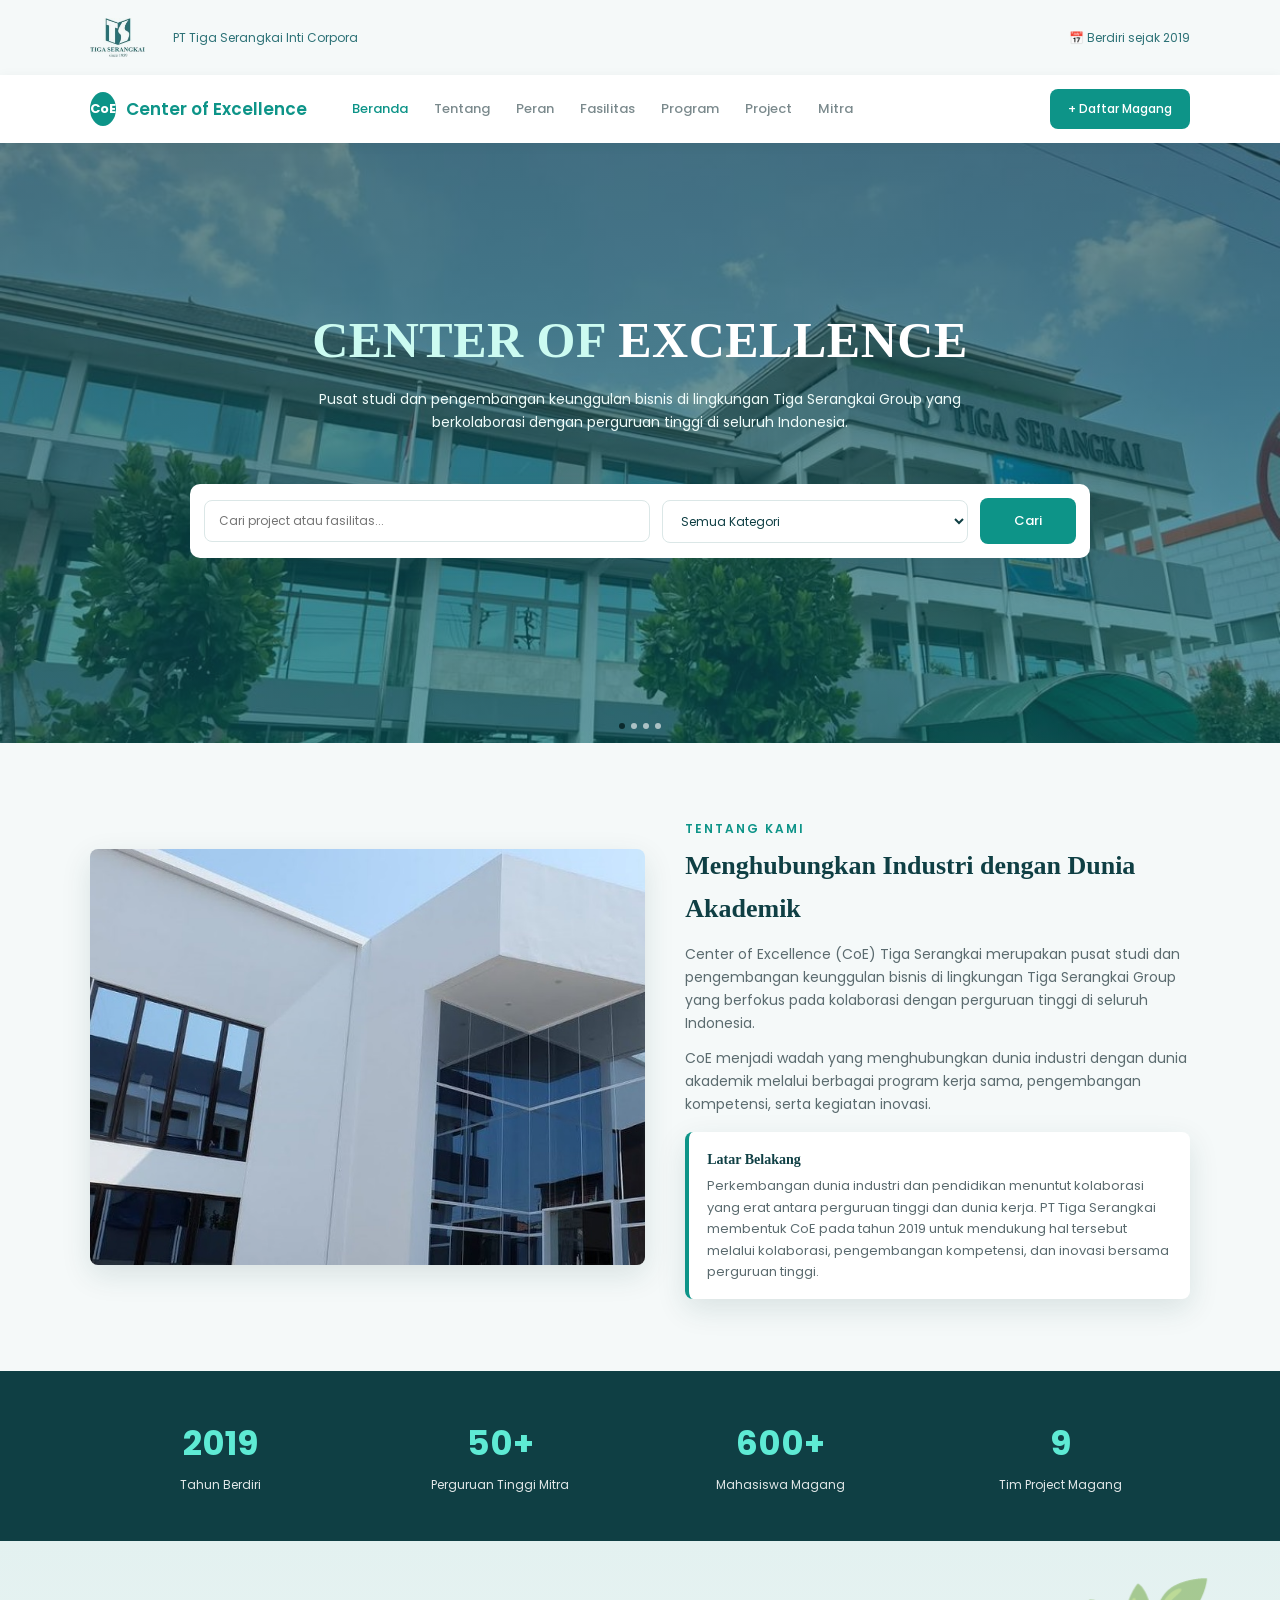
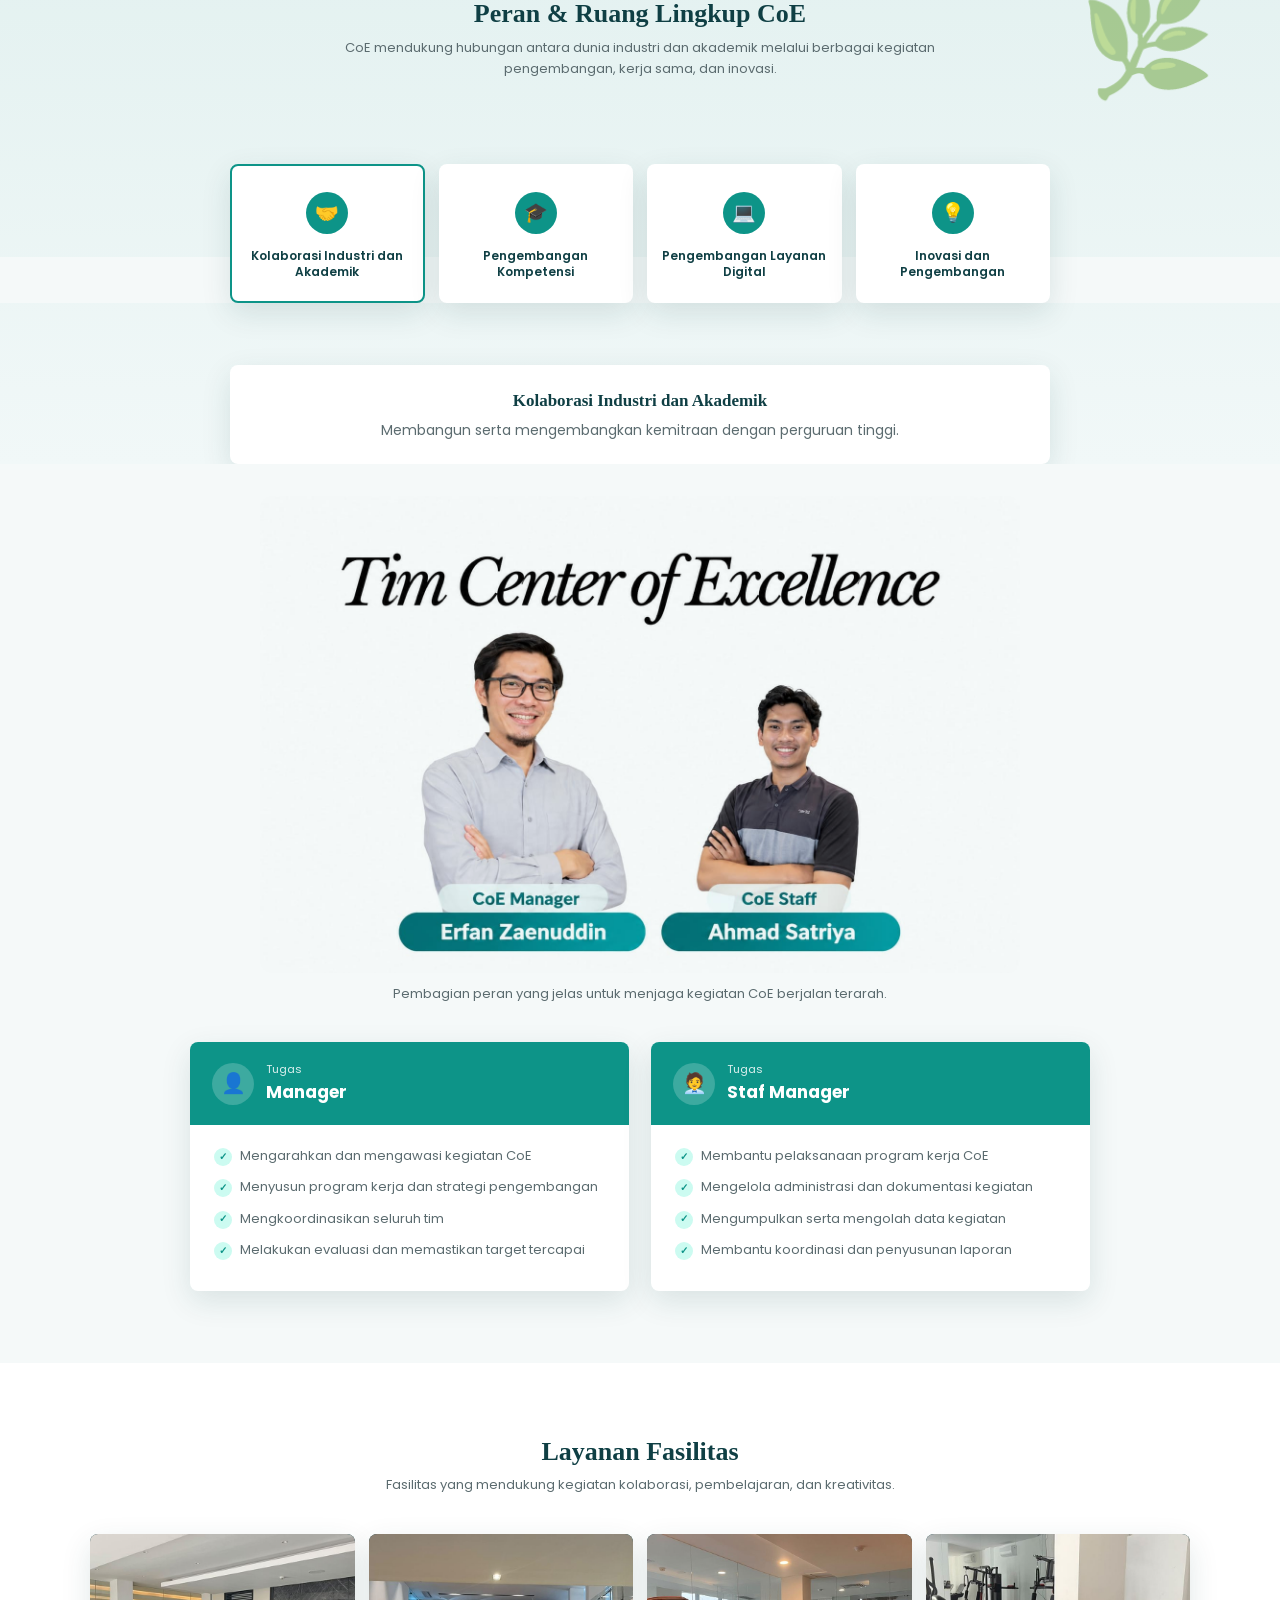
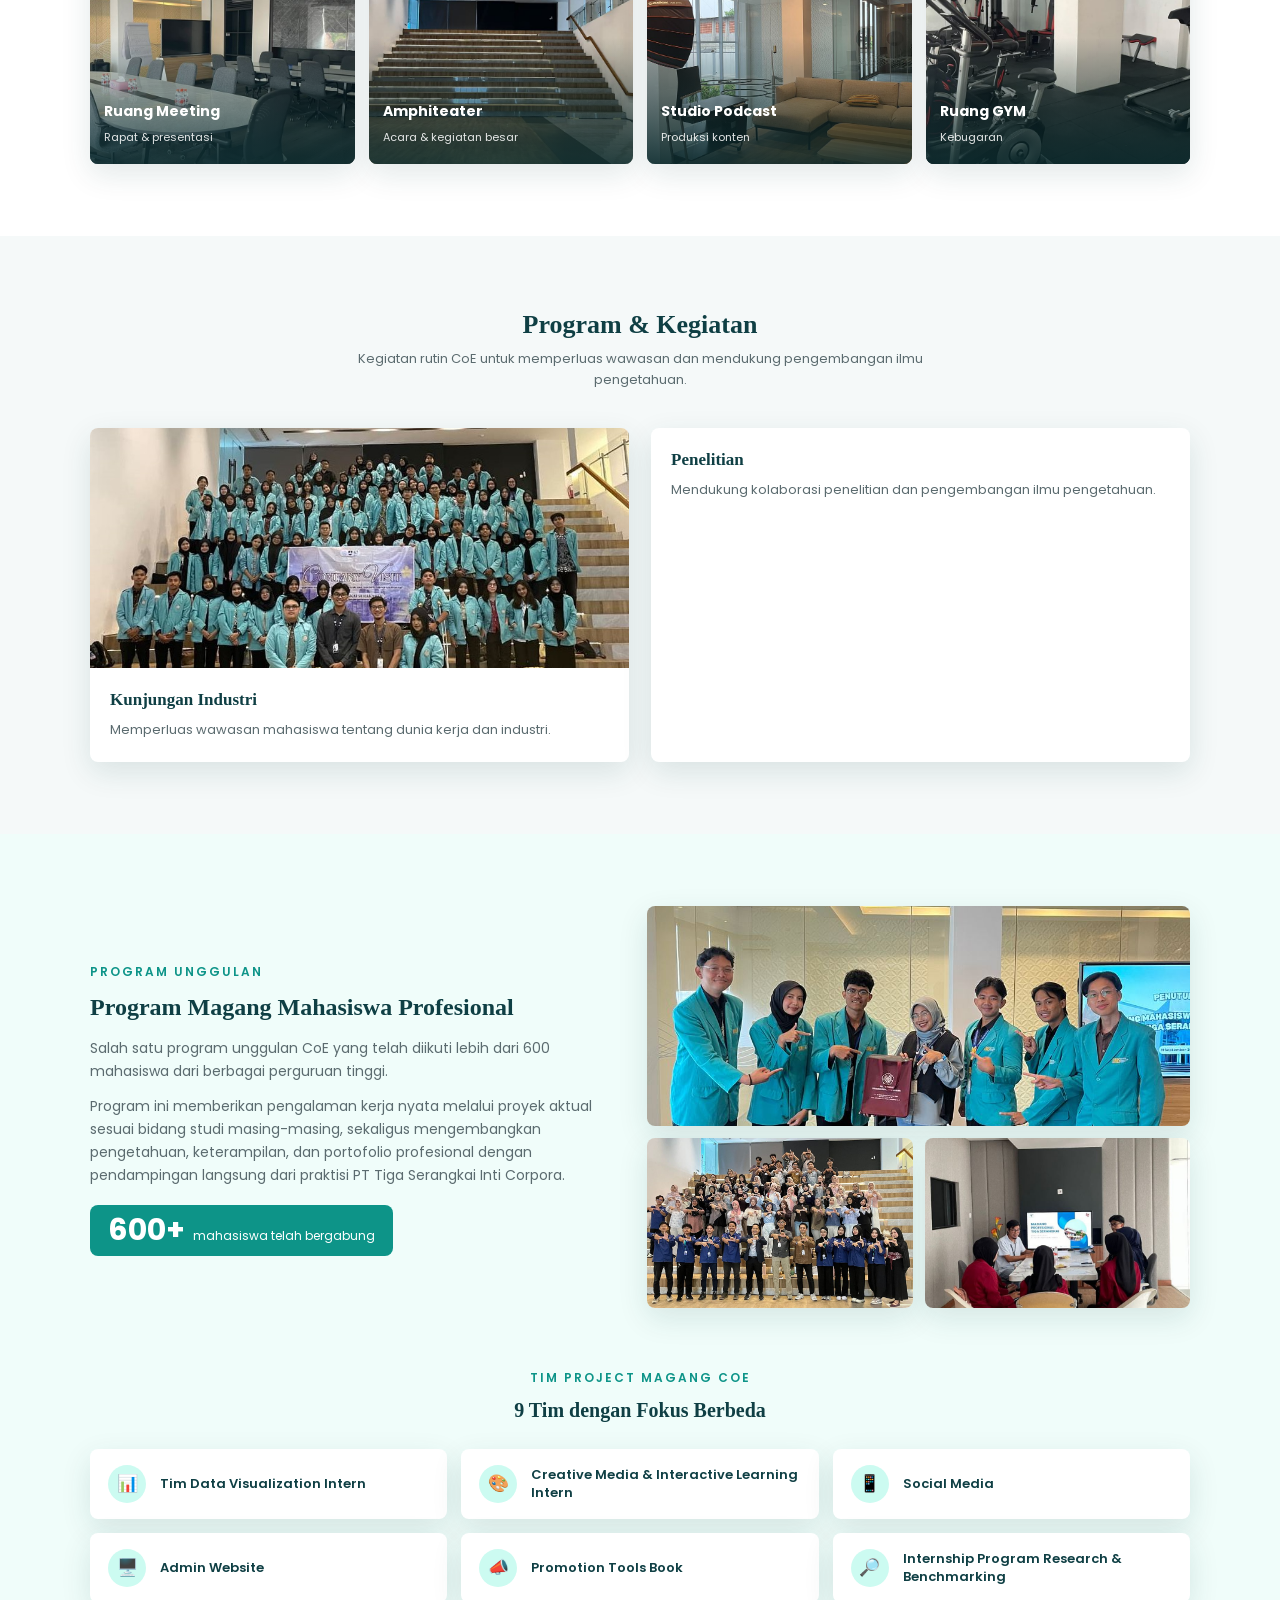
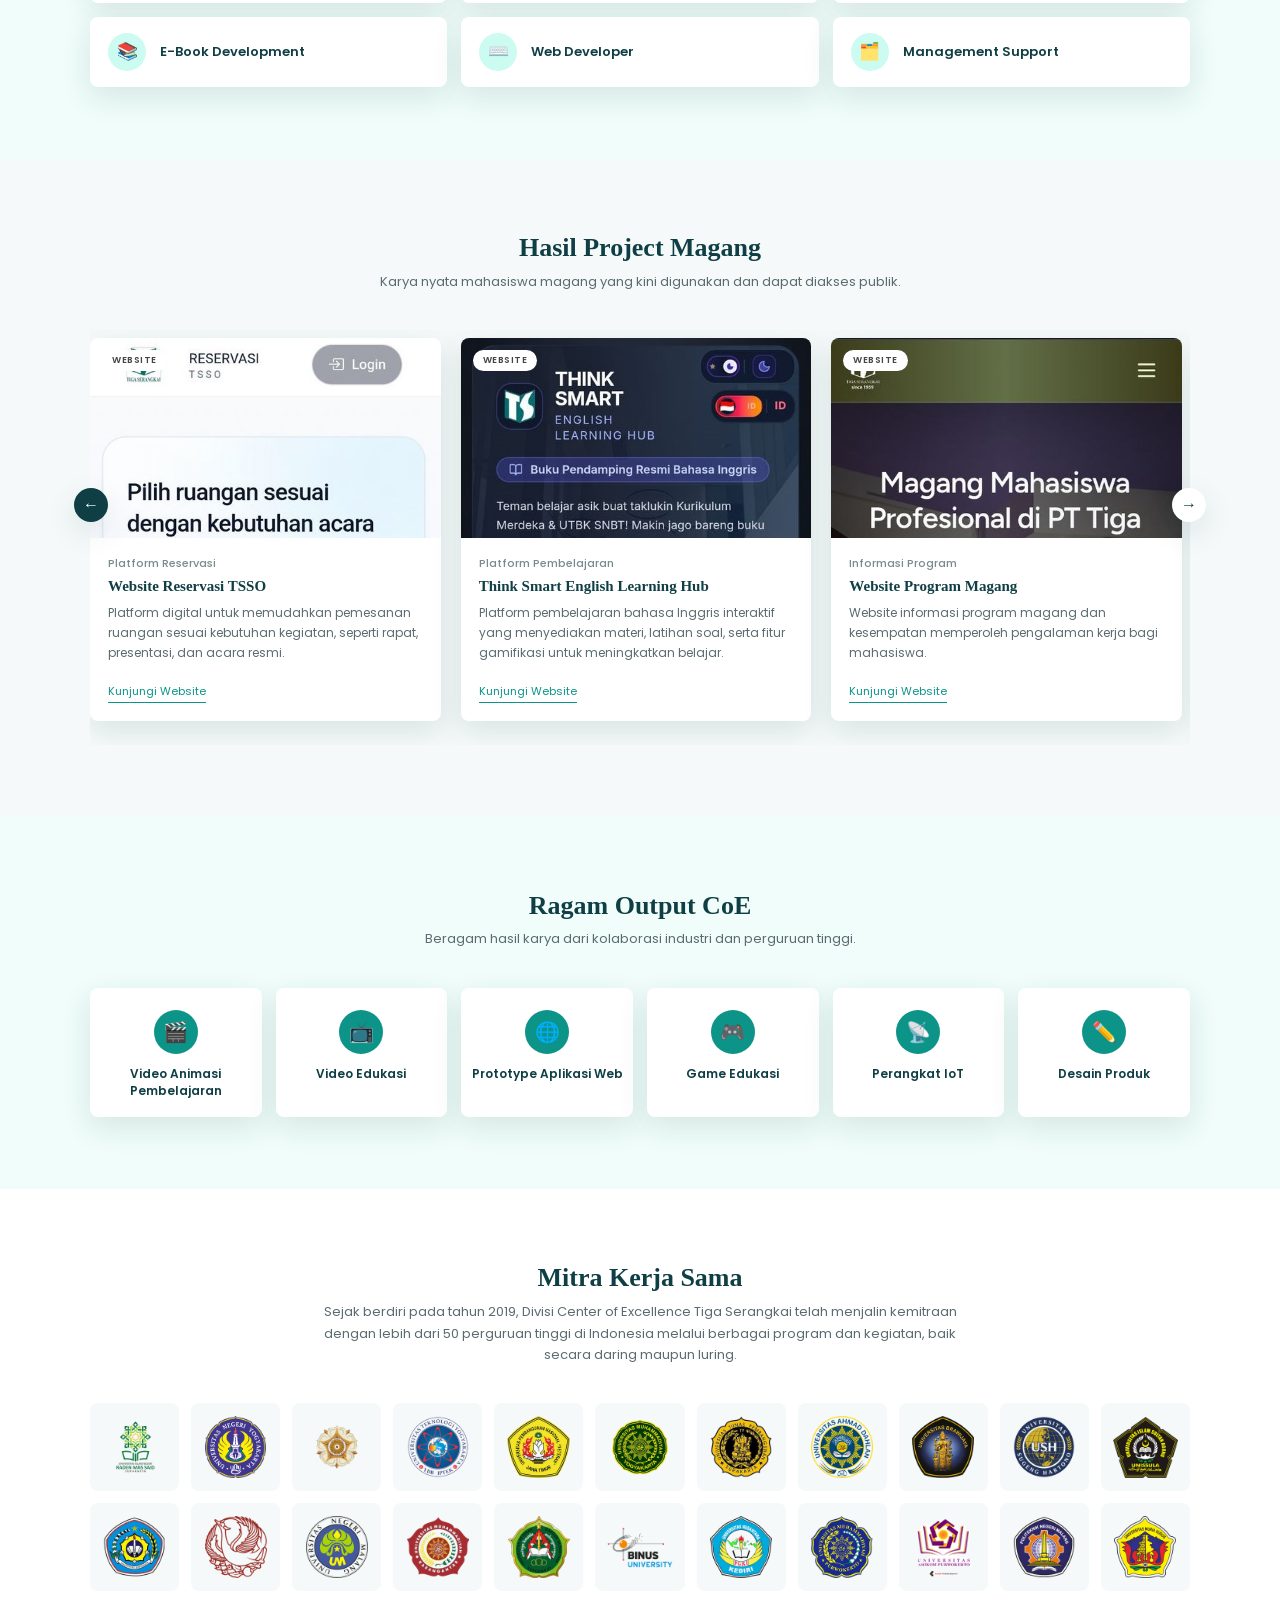
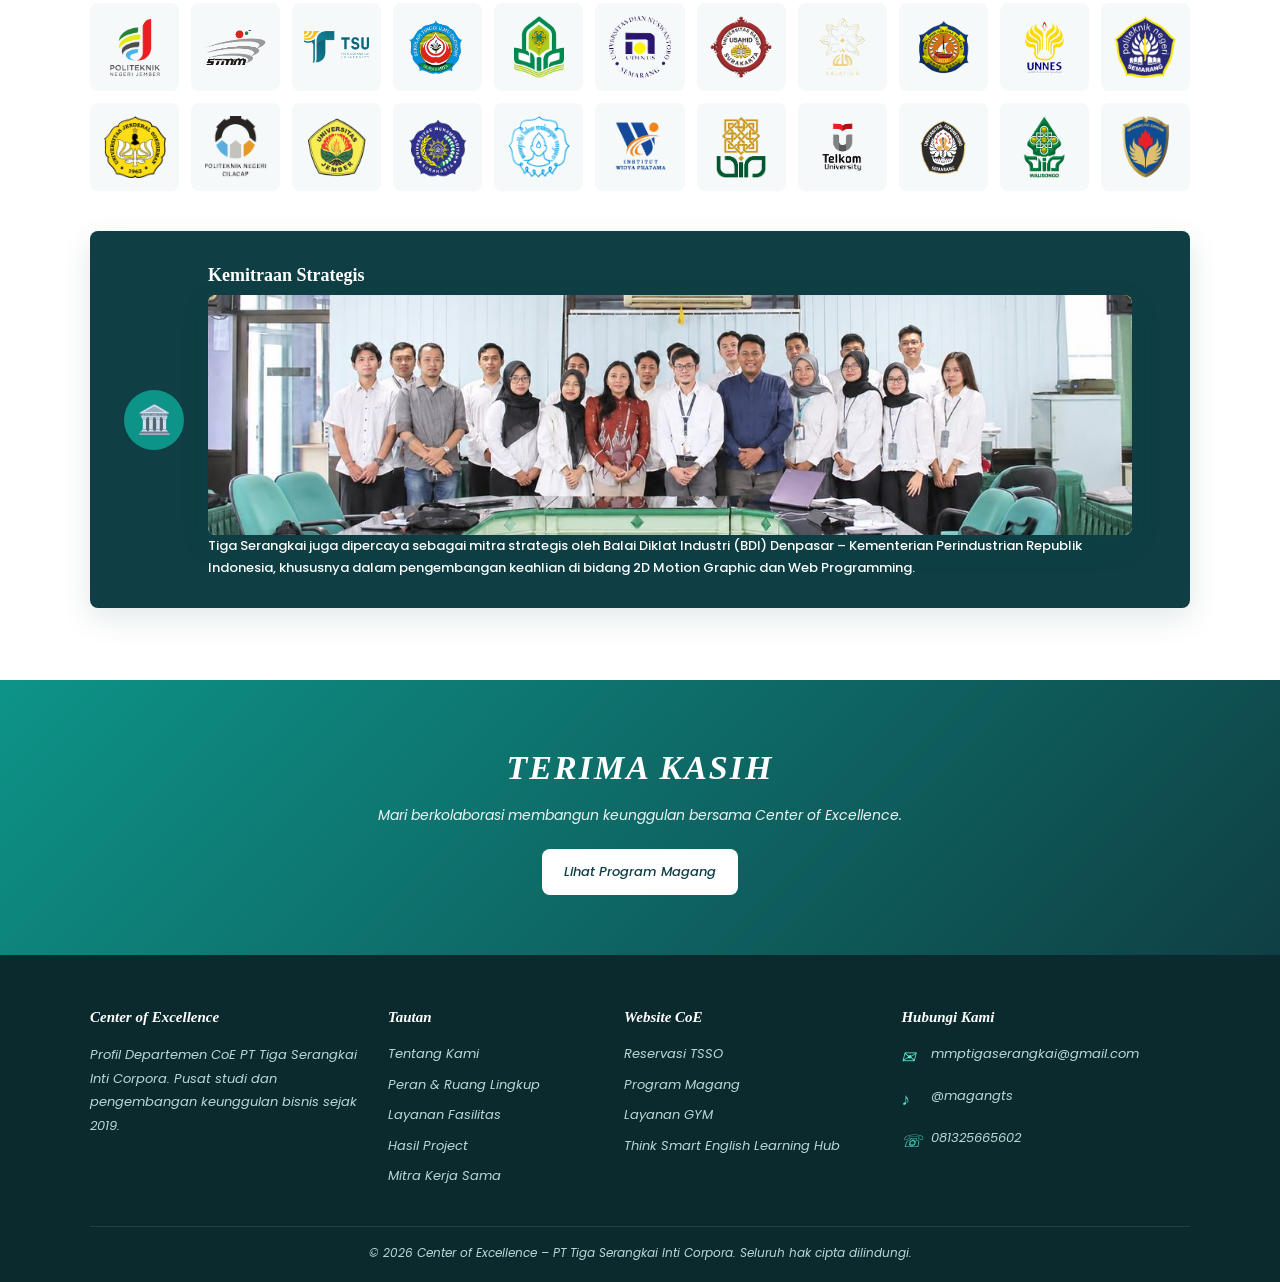
==== commit 97dac796: "Update website profil CoE" ====
--- a/index.html
+++ b/index.html
@@ -229,6 +229,10 @@
         <article class="card" data-title="website layanan gym fasilitas kebugaran latihan" data-cat="web">
           <div class="img"><img src="assets/p-gym.jpg" alt="Website Layanan GYM" loading="lazy"><span class="badge">Website</span></div>
           <div class="body"><small>Layanan Fasilitas</small><h3>Website Layanan GYM</h3><p>Website informasi fasilitas, layanan, dan program latihan kebugaran bagi pengguna.</p><a class="more" href="http://tssogym.tigaserangkai.com/" target="_blank" rel="noopener">Kunjungi Website</a></div>
+        </article>
+        <article class="card" data-title="sistem logbook magang pencatatan aktivitas perkembangan terstruktur" data-cat="web">
+          <div class="img"><img src="assets/p-logbook.jpg" alt="Sistem Logbook Magang" loading="lazy"><span class="badge">Website</span></div>
+          <div class="body"><small>Platform Magang</small><h3>Sistem Logbook Magang</h3><p>Platform digital untuk mencatat aktivitas dan perkembangan magang secara terstruktur.</p></div>
         </article>
         <article class="card ebook-card" data-title="publikasi buku elektronik e-book bahan bacaan digital" data-cat="ebook">
           <div class="img"><img src="assets/ebook-1.jpg" alt="E-Book 1" loading="lazy"><img src="assets/ebook-2.jpg" alt="E-Book 2" loading="lazy"><img src="assets/ebook-3.jpg" alt="E-Book 3" loading="lazy"><img src="assets/ebook-4.jpg" alt="E-Book 4" loading="lazy"><span class="badge">E-Book</span></div>
--- a/style.css
+++ b/style.css
@@ -124,15 +124,16 @@
     display: flex;
     justify-content: center;
     align-items: center;
-    margin: 20px auto;
-    padding: 10px;
+    width: 100%;
+    margin: -28px auto 10px;
+    padding: 0;
     background: transparent;
     box-shadow: none;
     border: none;
 }
 .struktur-image img {
-    width: 60%;
-    max-width: 600px;
+    width: 78%;
+    max-width: 760px;
     height: auto;
     display: block;
     object-fit: contain;
@@ -283,6 +284,8 @@
 @media(max-width:1000px){
   .out{grid-template-columns:repeat(3,1fr)}
   .teams{grid-template-columns:repeat(2,minmax(0,1fr))}
+  .struktur-image{margin:-18px auto 8px}
+  .struktur-image img{width:88%;max-width:760px}
 }
 @media(max-width:900px){
   .menu{position:absolute;top:68px;left:0;right:0;background:#fff;flex-direction:column;gap:0;padding:8px 0;display:none;box-shadow:0 10px 20px rgba(0,0,0,.08)}
@@ -307,4 +310,6 @@
   .teams{grid-template-columns:1fr}
   .out{grid-template-columns:repeat(2,1fr)}
   .topbar .container{justify-content:center;text-align:center}
+  .struktur-image{margin:-8px auto 6px}
+  .struktur-image img{width:100%;max-width:none;border-radius:8px}
 }
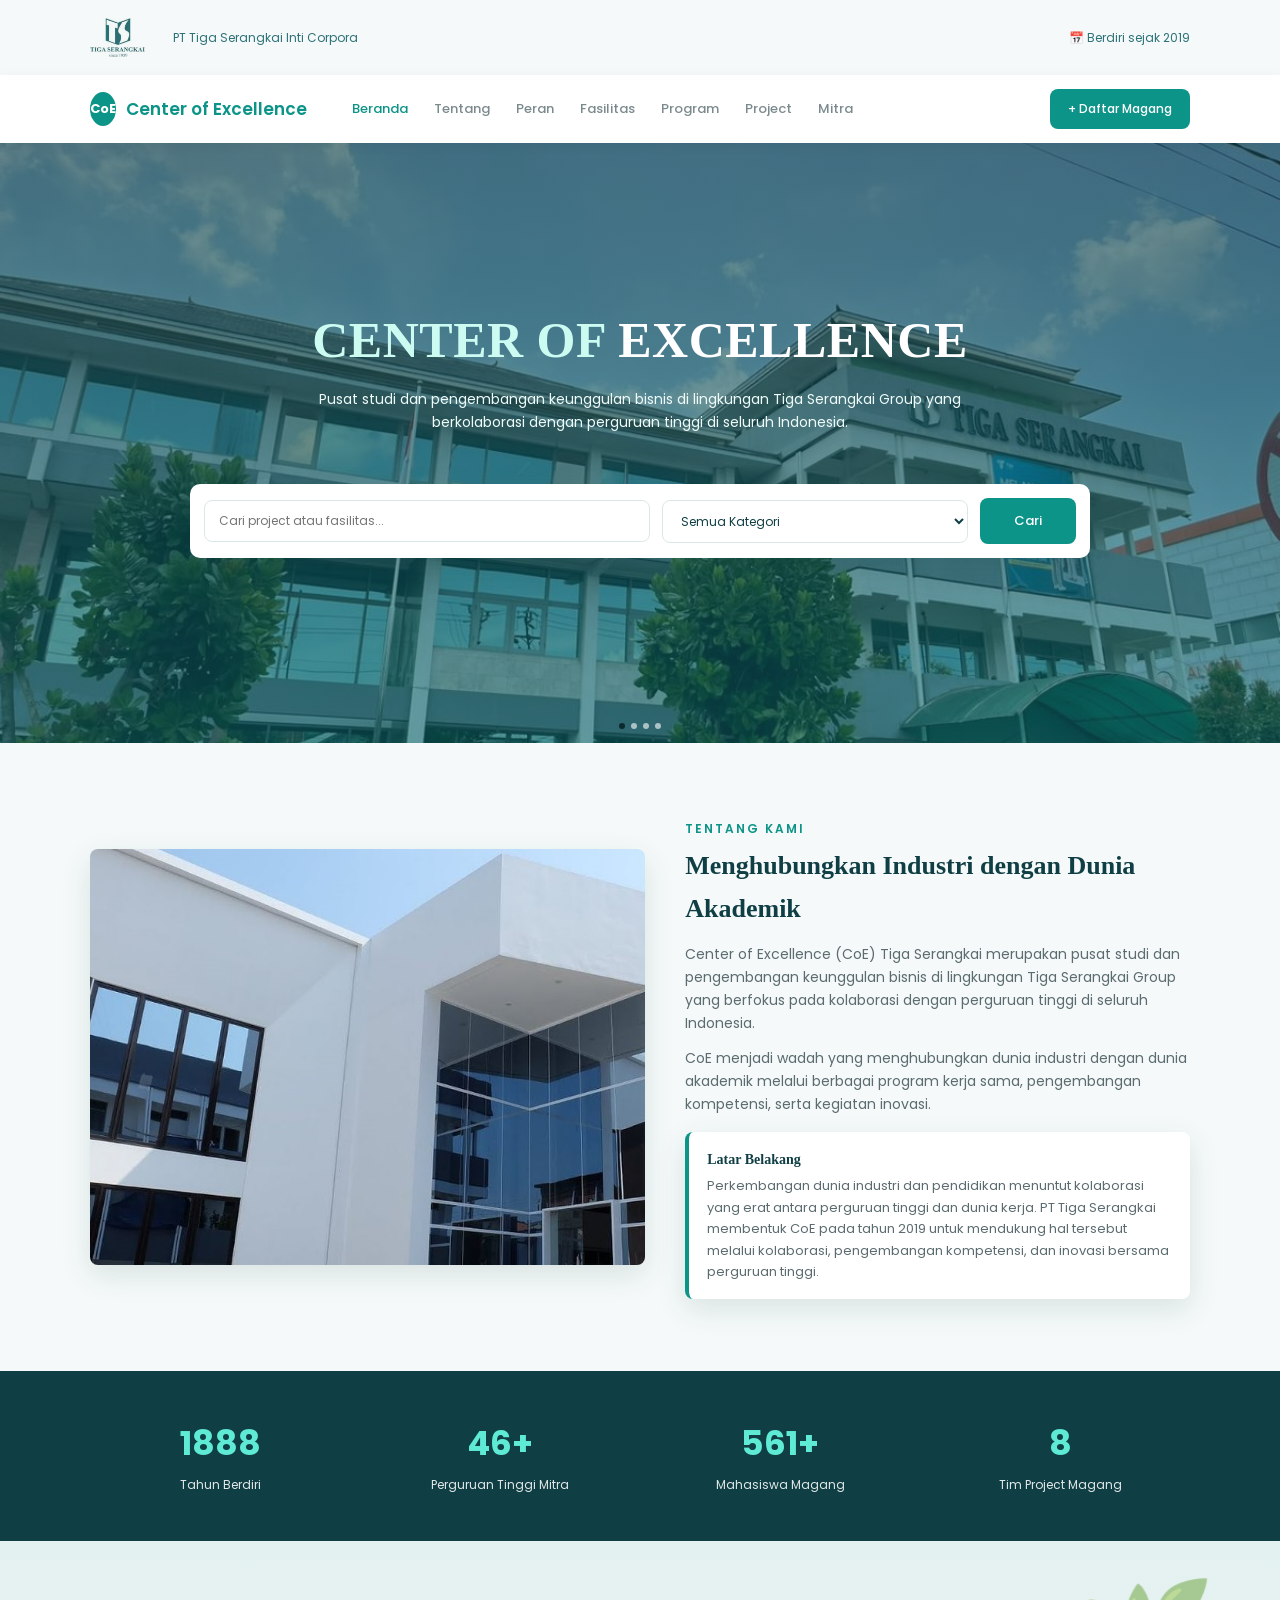
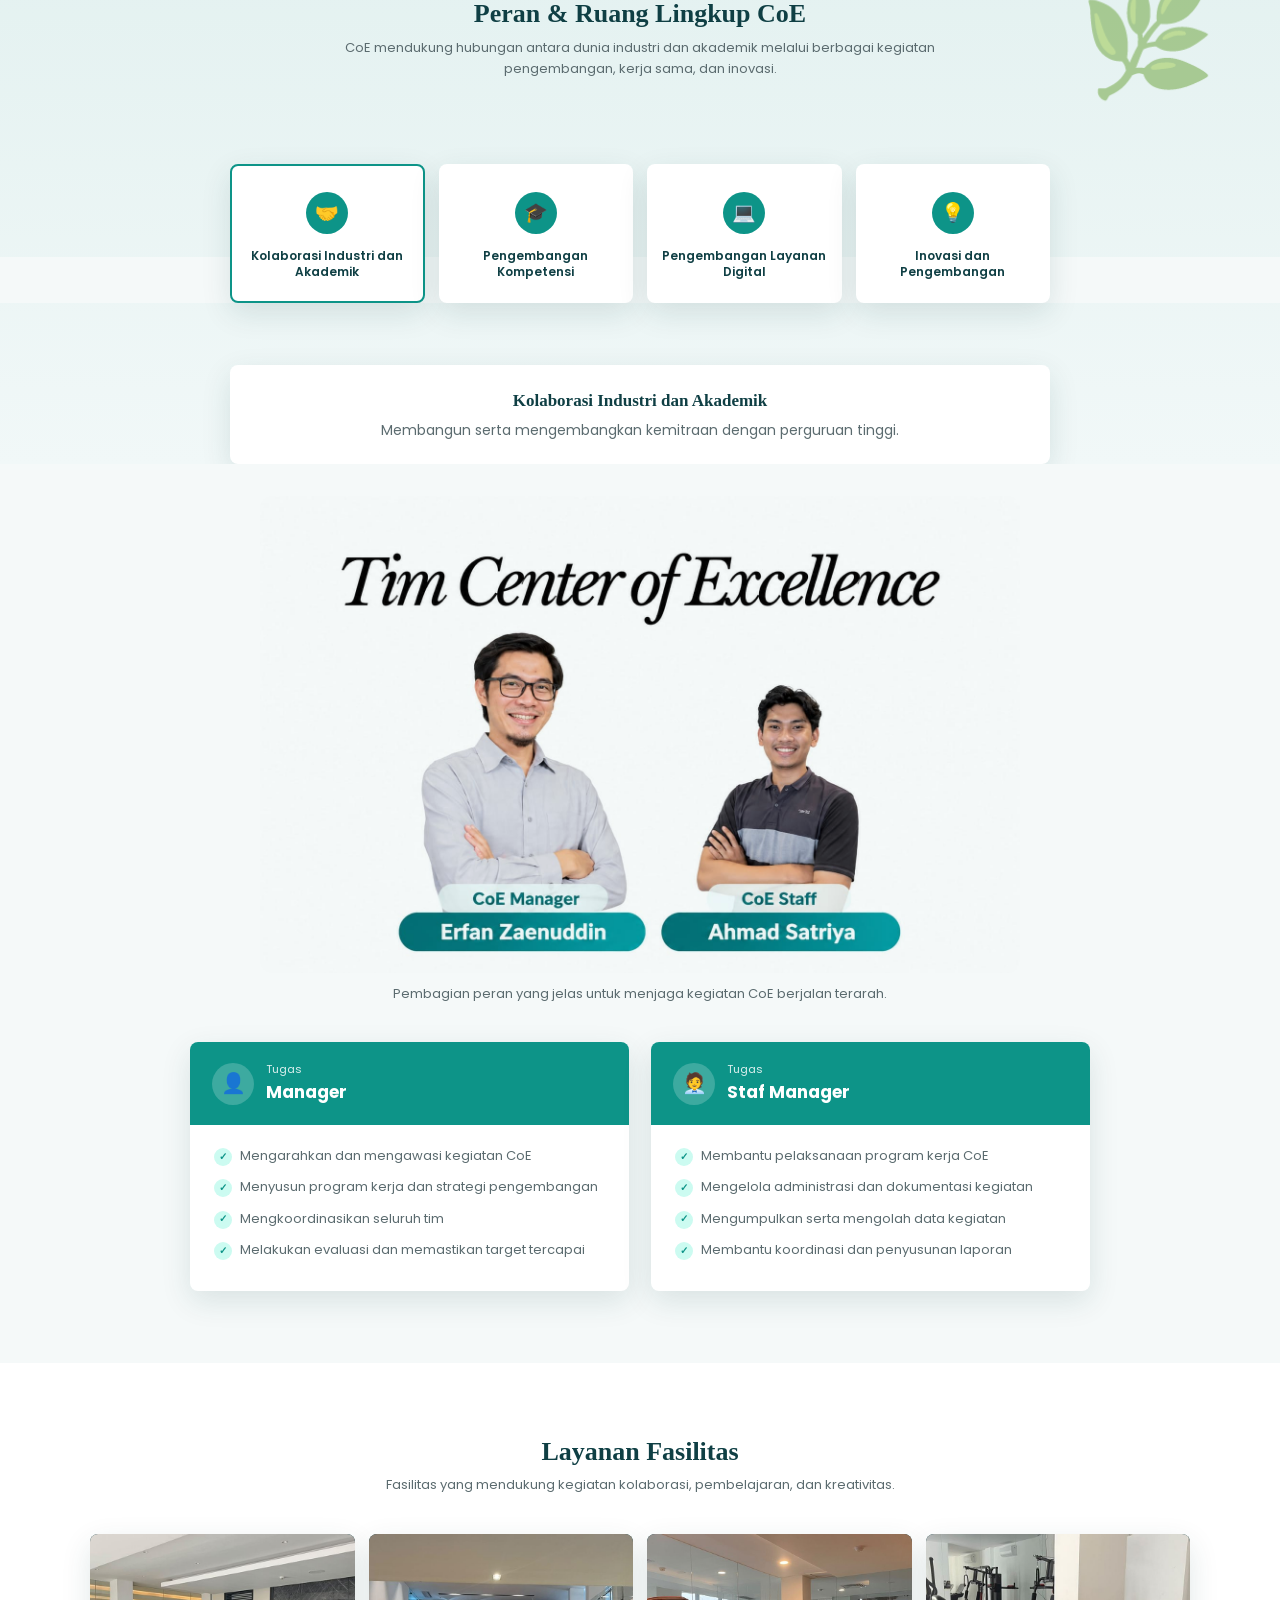
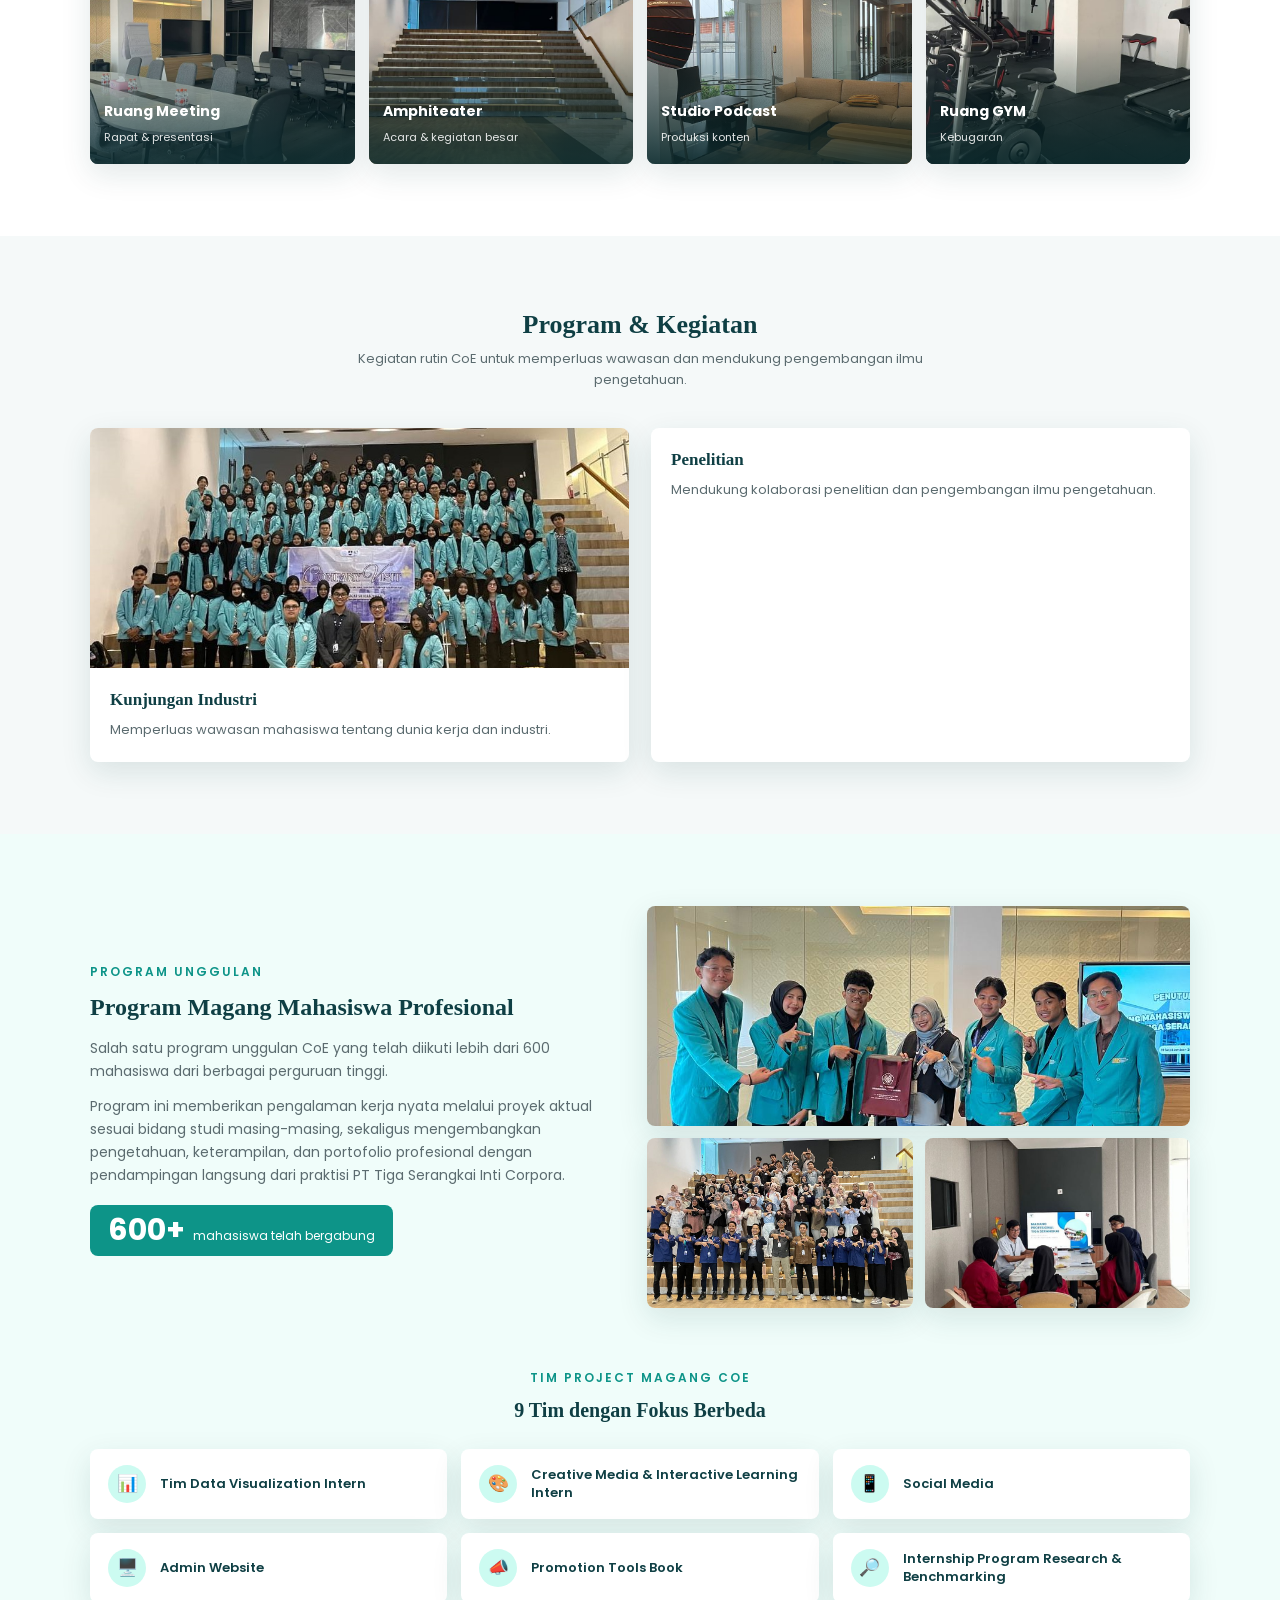
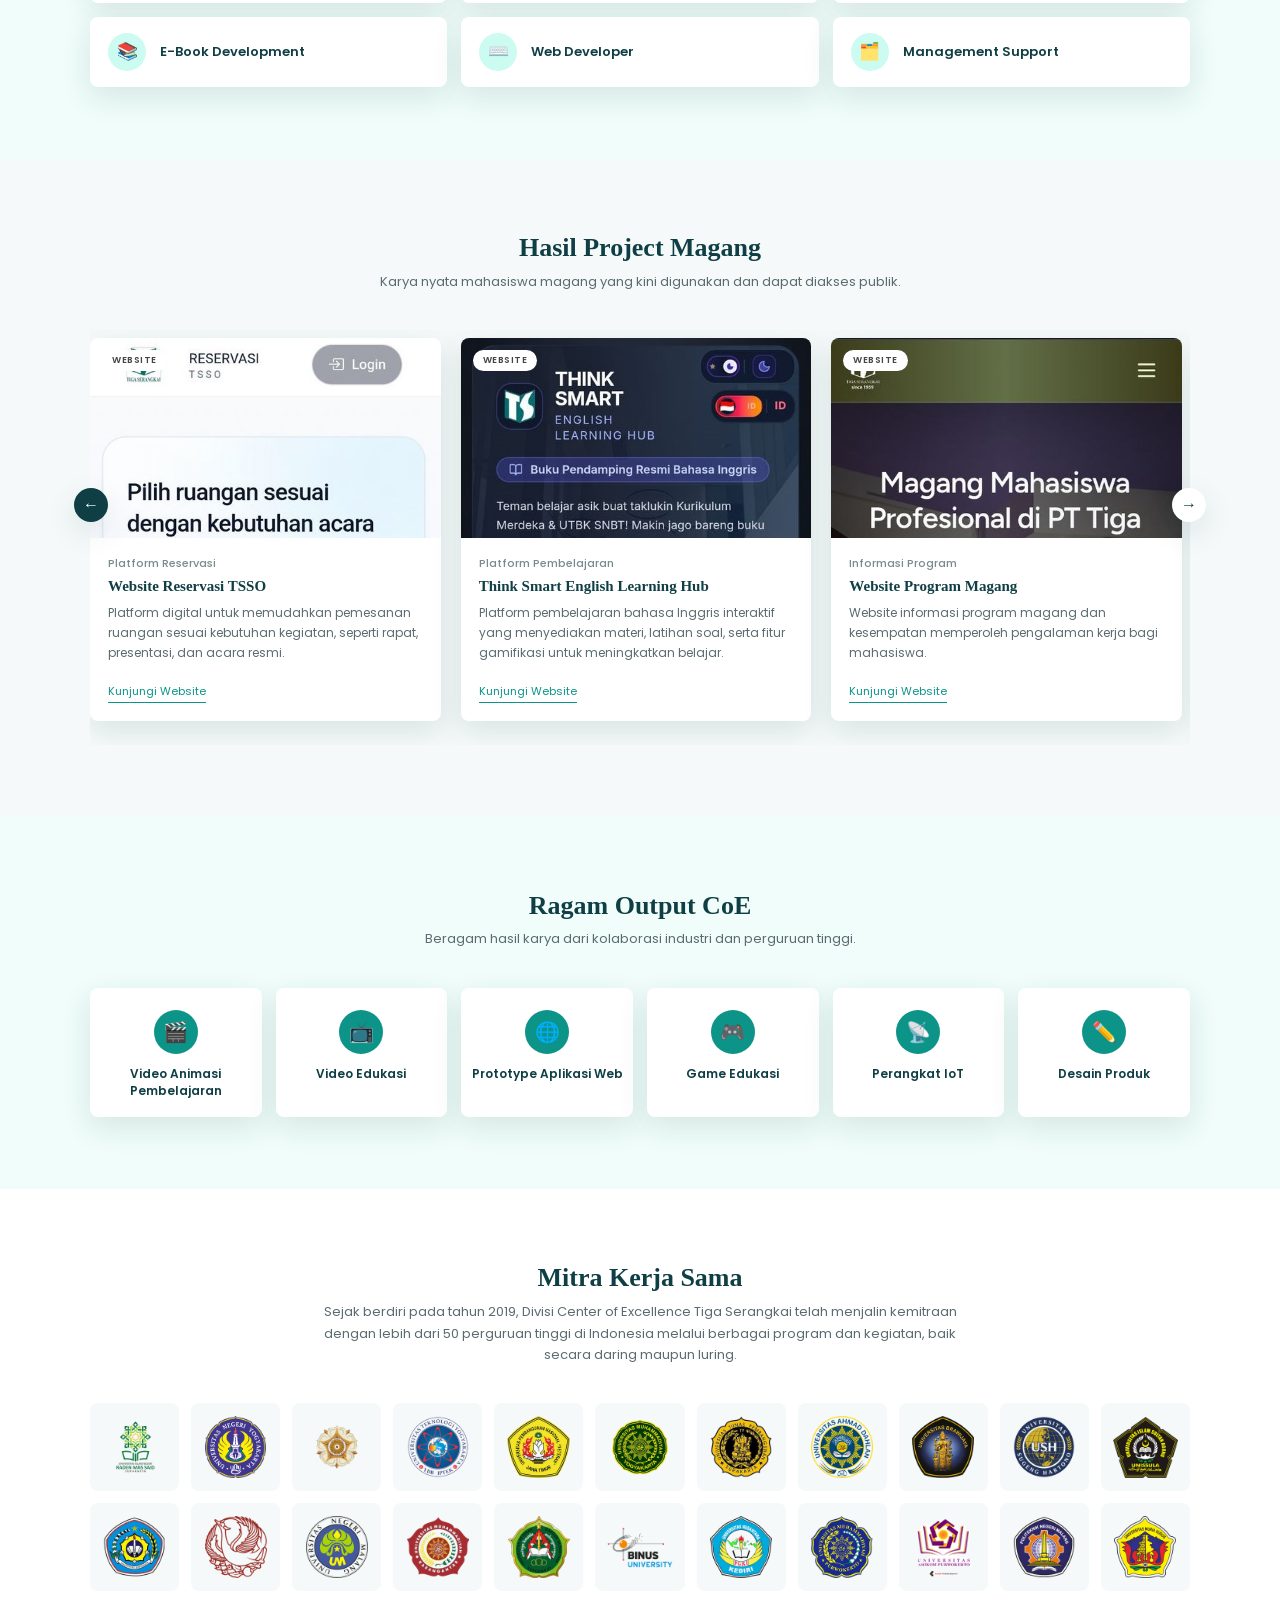
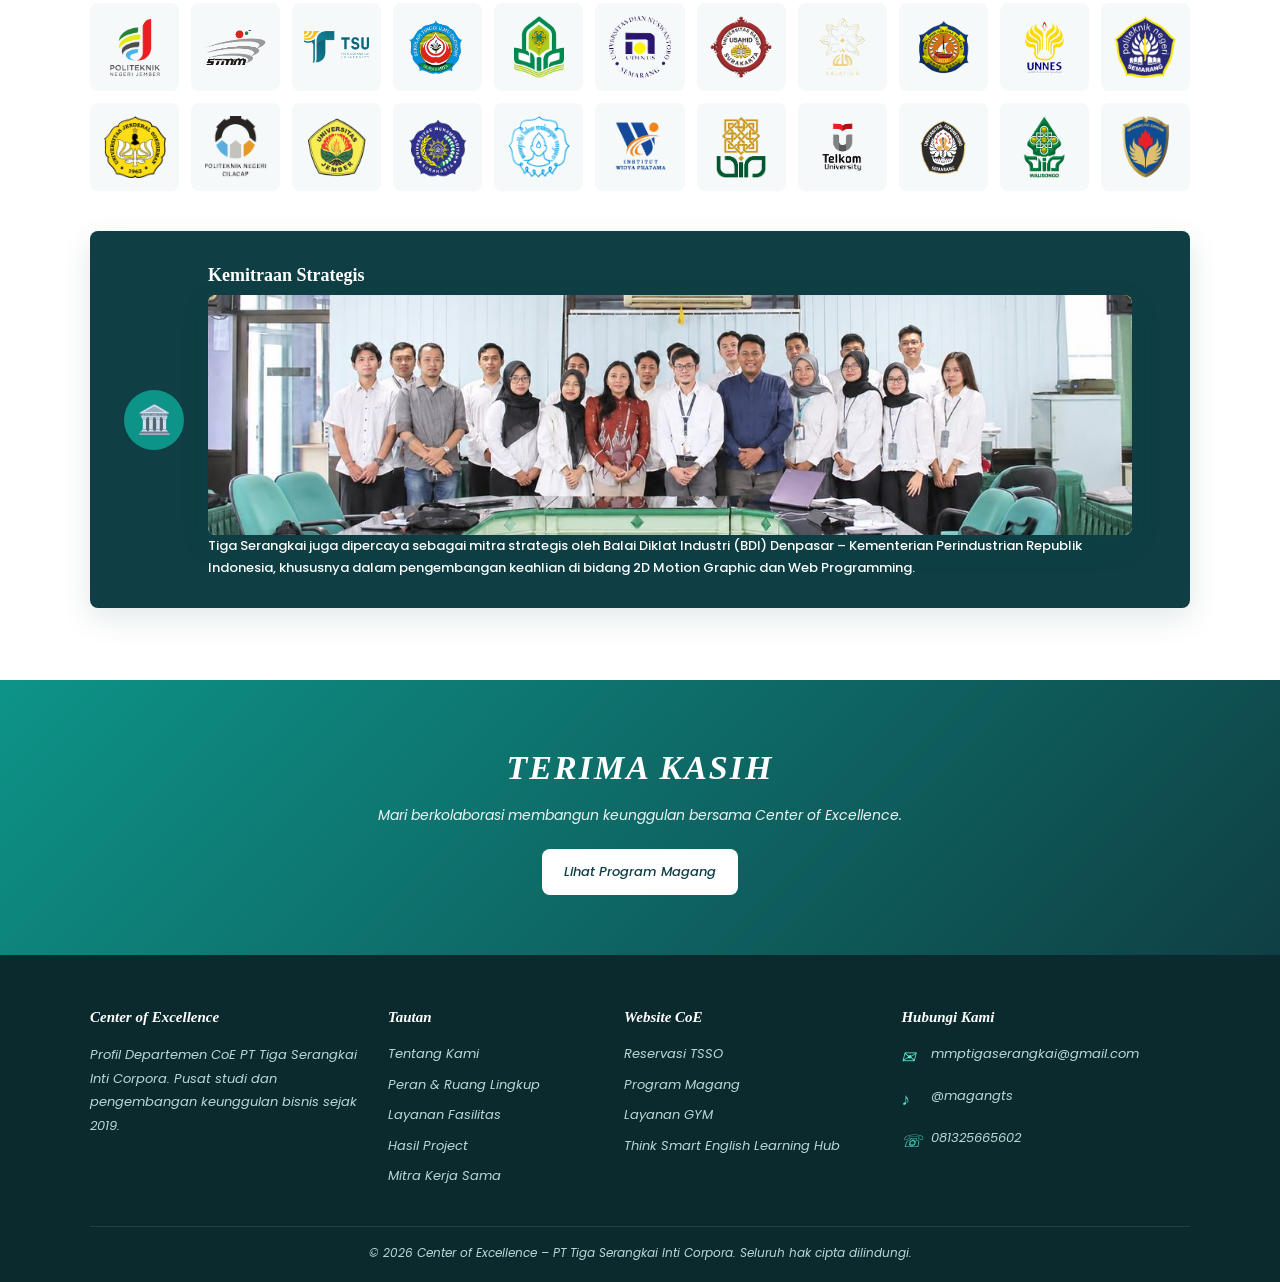
==== commit 8d1c5146: "Update website profil CoE" ====
--- a/index.html
+++ b/index.html
@@ -232,7 +232,7 @@
         </article>
         <article class="card" data-title="sistem logbook magang pencatatan aktivitas perkembangan terstruktur" data-cat="web">
           <div class="img"><img src="assets/p-logbook.jpg" alt="Sistem Logbook Magang" loading="lazy"><span class="badge">Website</span></div>
-          <div class="body"><small>Platform Magang</small><h3>Sistem Logbook Magang</h3><p>Platform digital untuk mencatat aktivitas dan perkembangan magang secara terstruktur.</p></div>
+          <div class="body"><small>Platform Magang</small><h3>Sistem Logbook Magang</h3><p>Platform digital untuk mencatat pengalaman magang harian, kinerja, dan aktivitas magang secara terstruktur.</p></div>
         </article>
         <article class="card ebook-card" data-title="publikasi buku elektronik e-book bahan bacaan digital" data-cat="ebook">
           <div class="img"><img src="assets/ebook-1.jpg" alt="E-Book 1" loading="lazy"><img src="assets/ebook-2.jpg" alt="E-Book 2" loading="lazy"><img src="assets/ebook-3.jpg" alt="E-Book 3" loading="lazy"><img src="assets/ebook-4.jpg" alt="E-Book 4" loading="lazy"><span class="badge">E-Book</span></div>
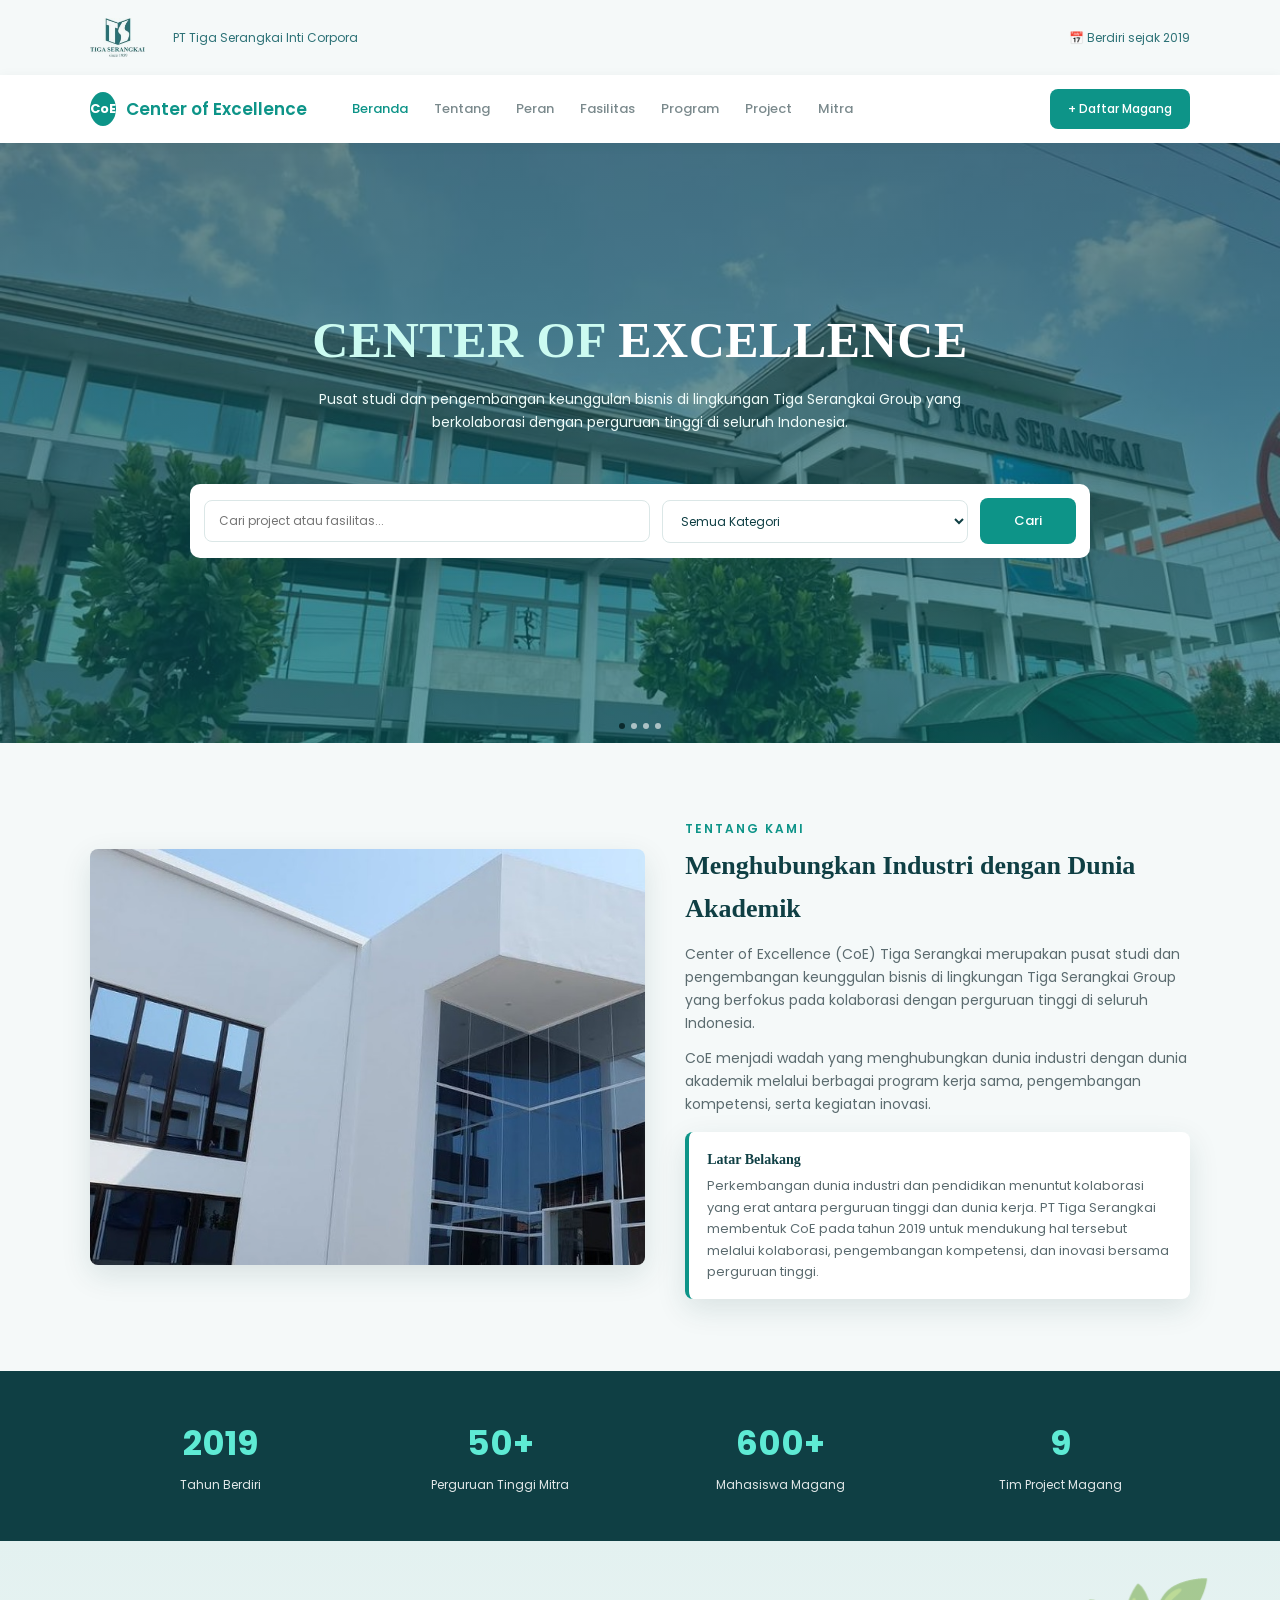
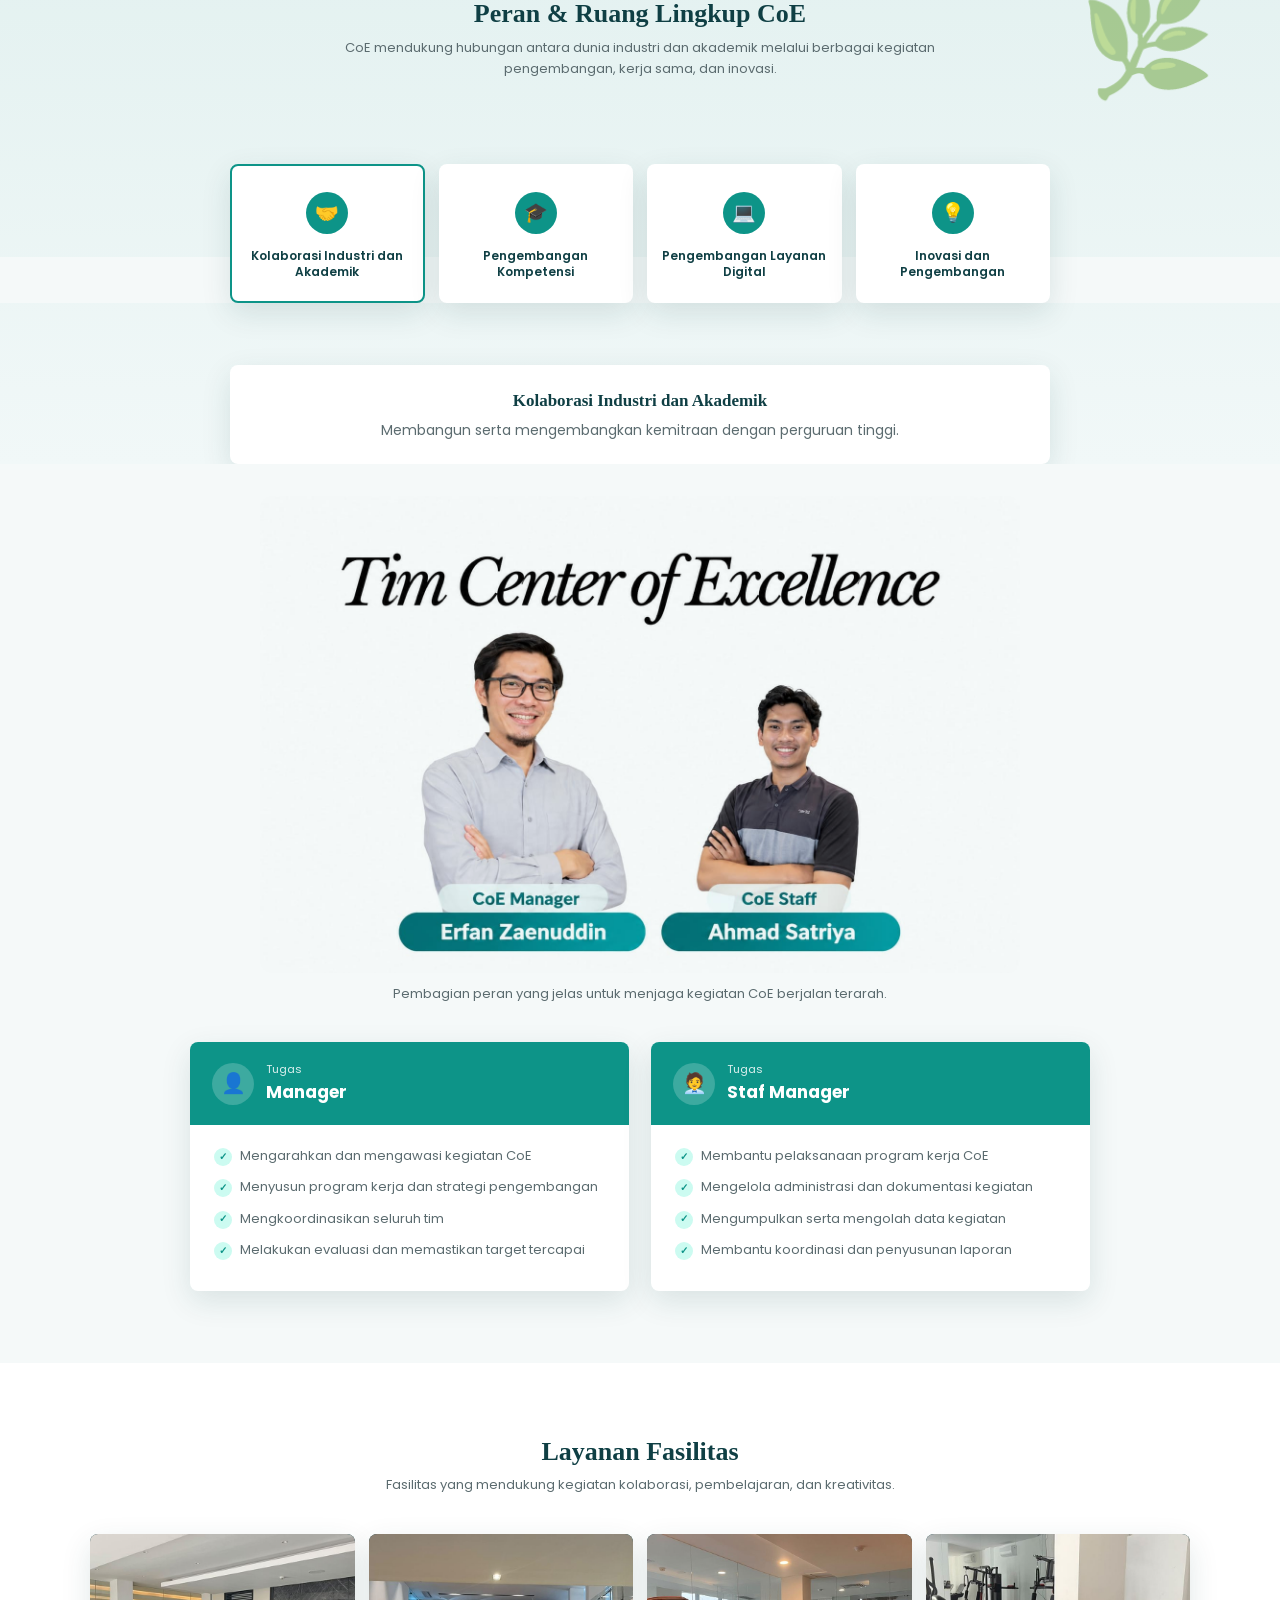
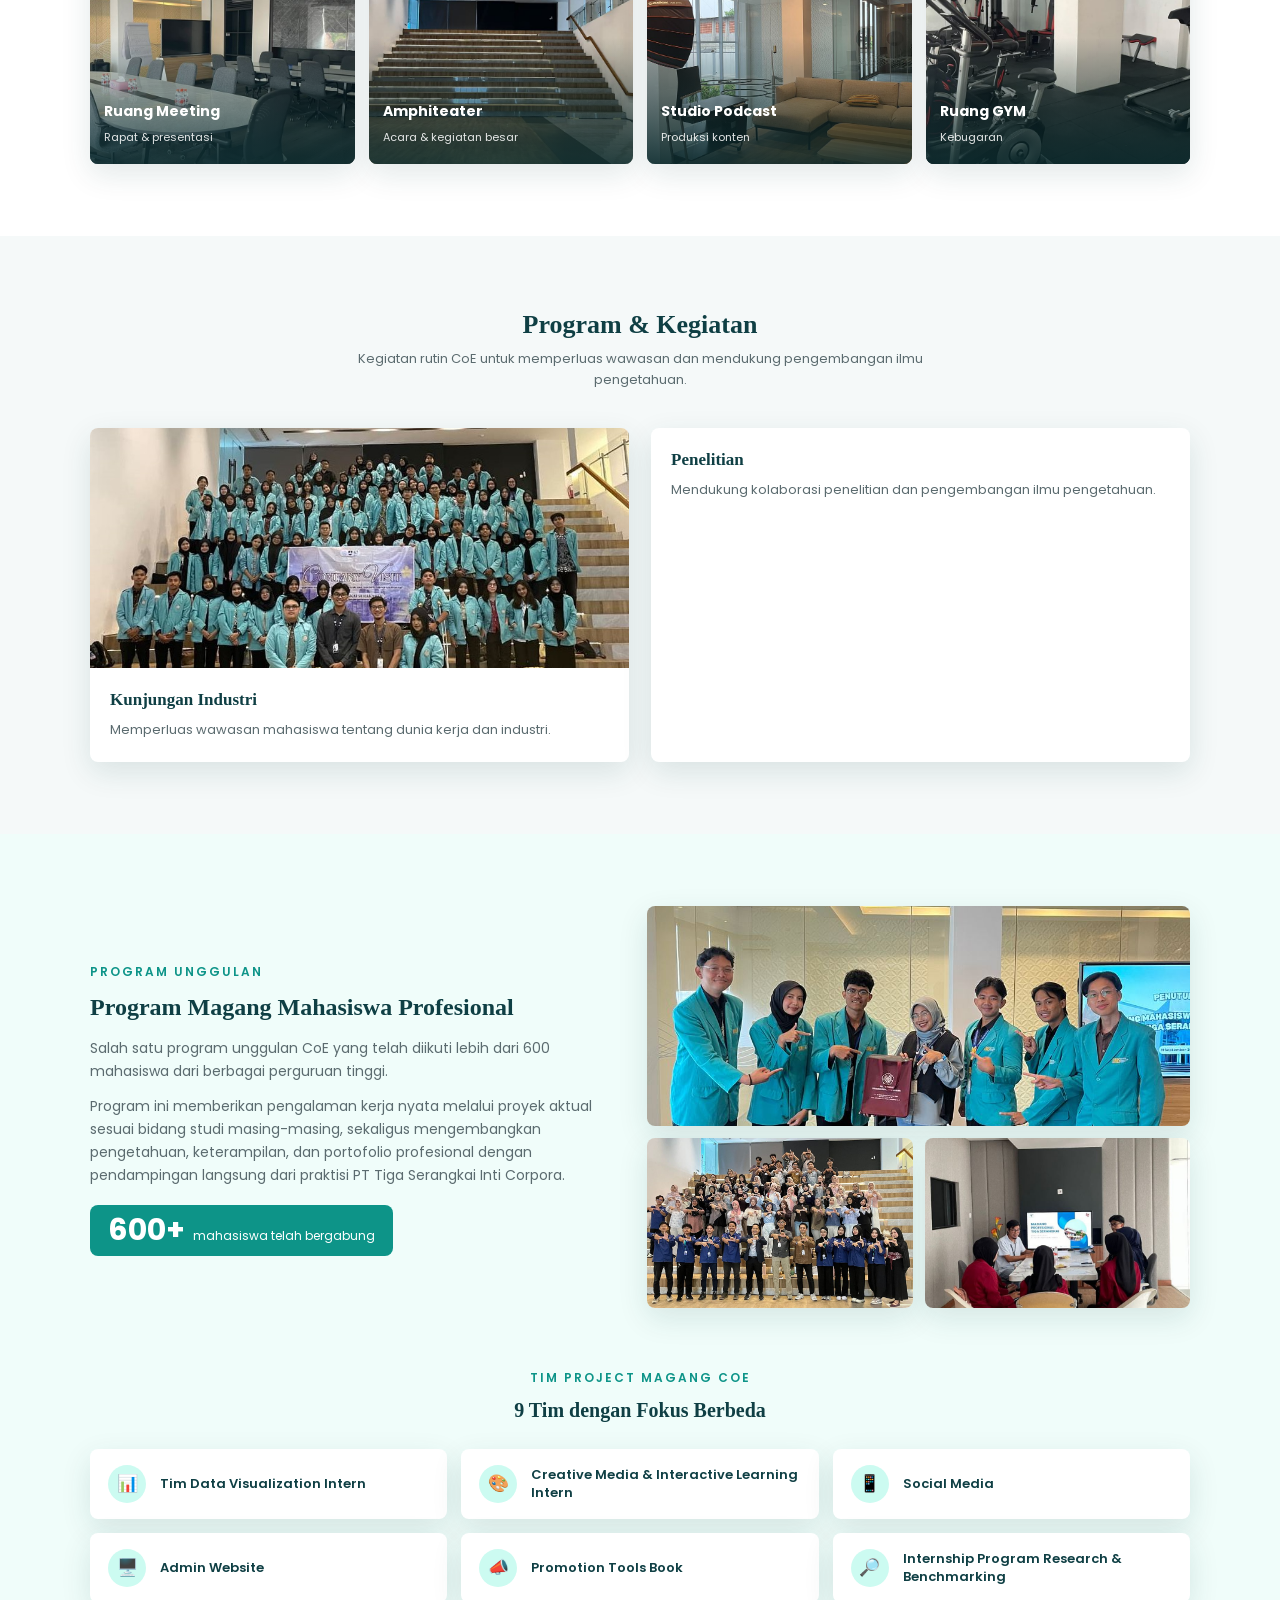
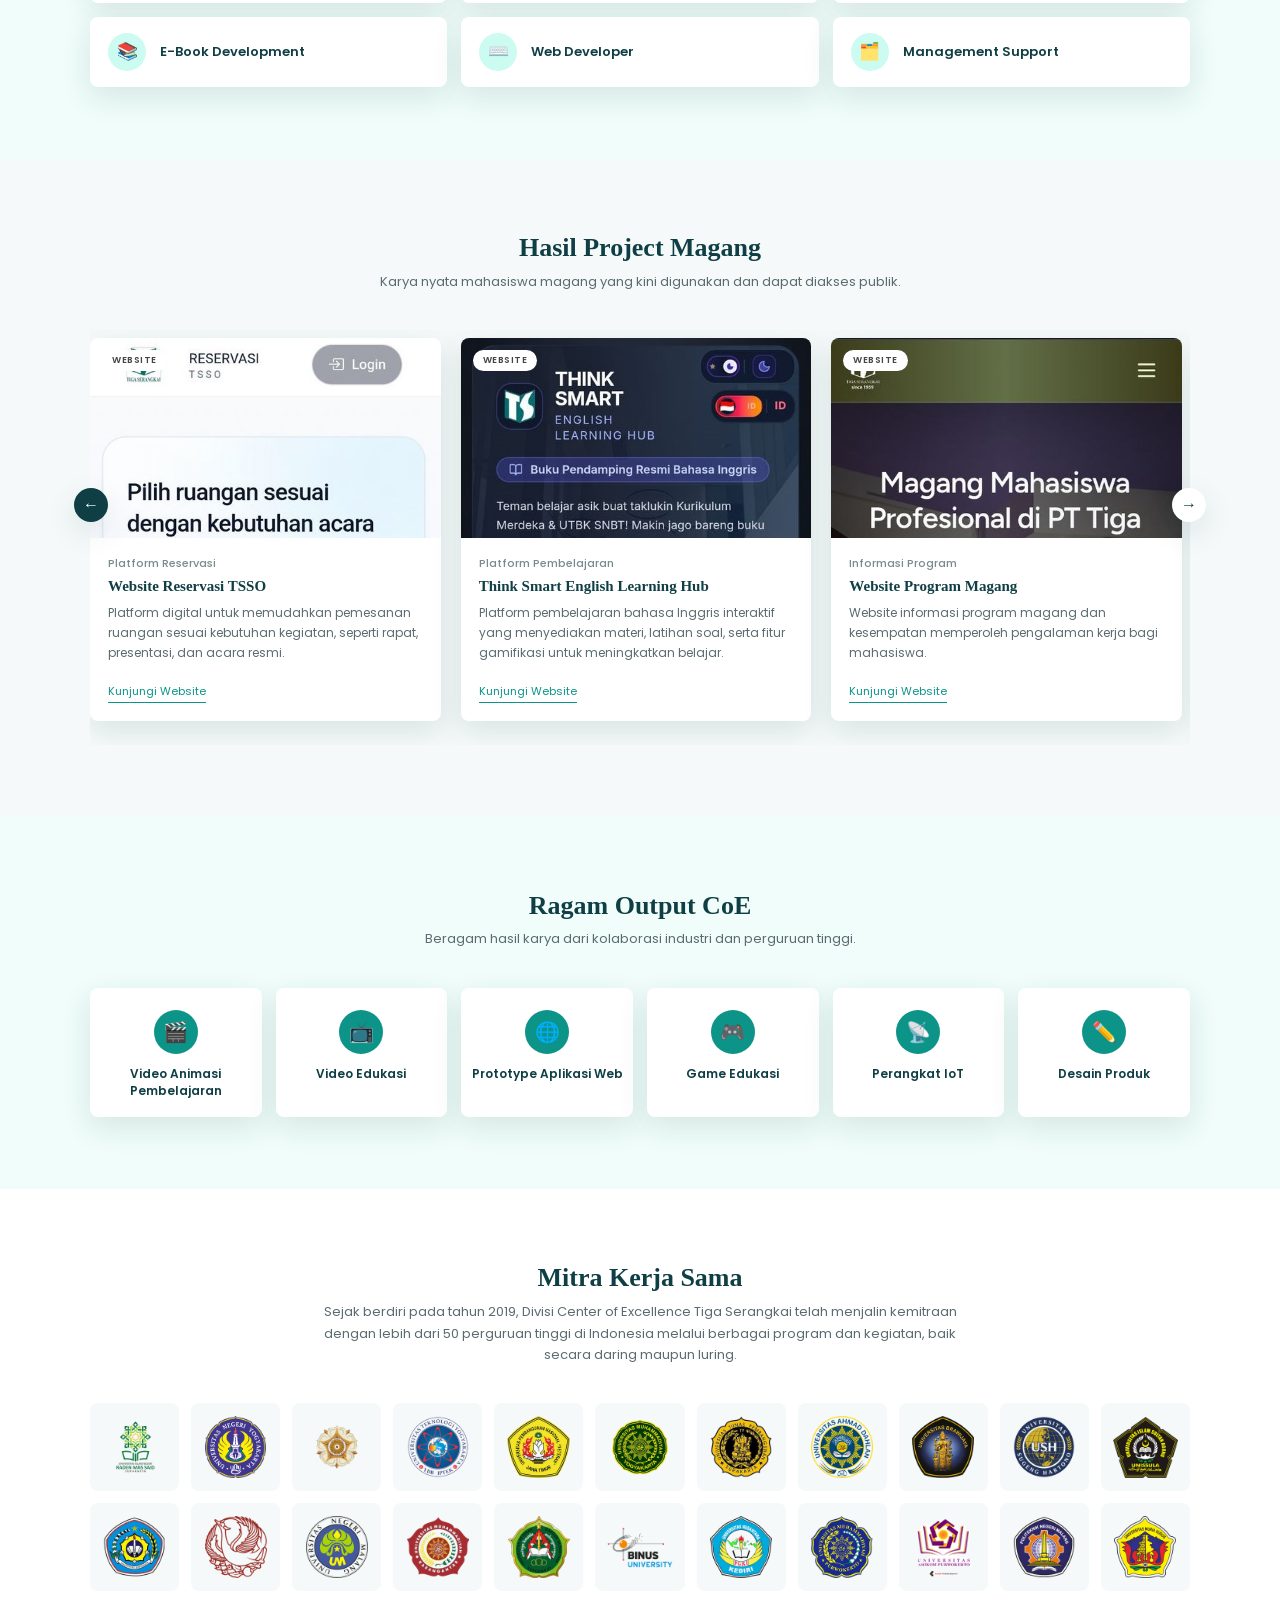
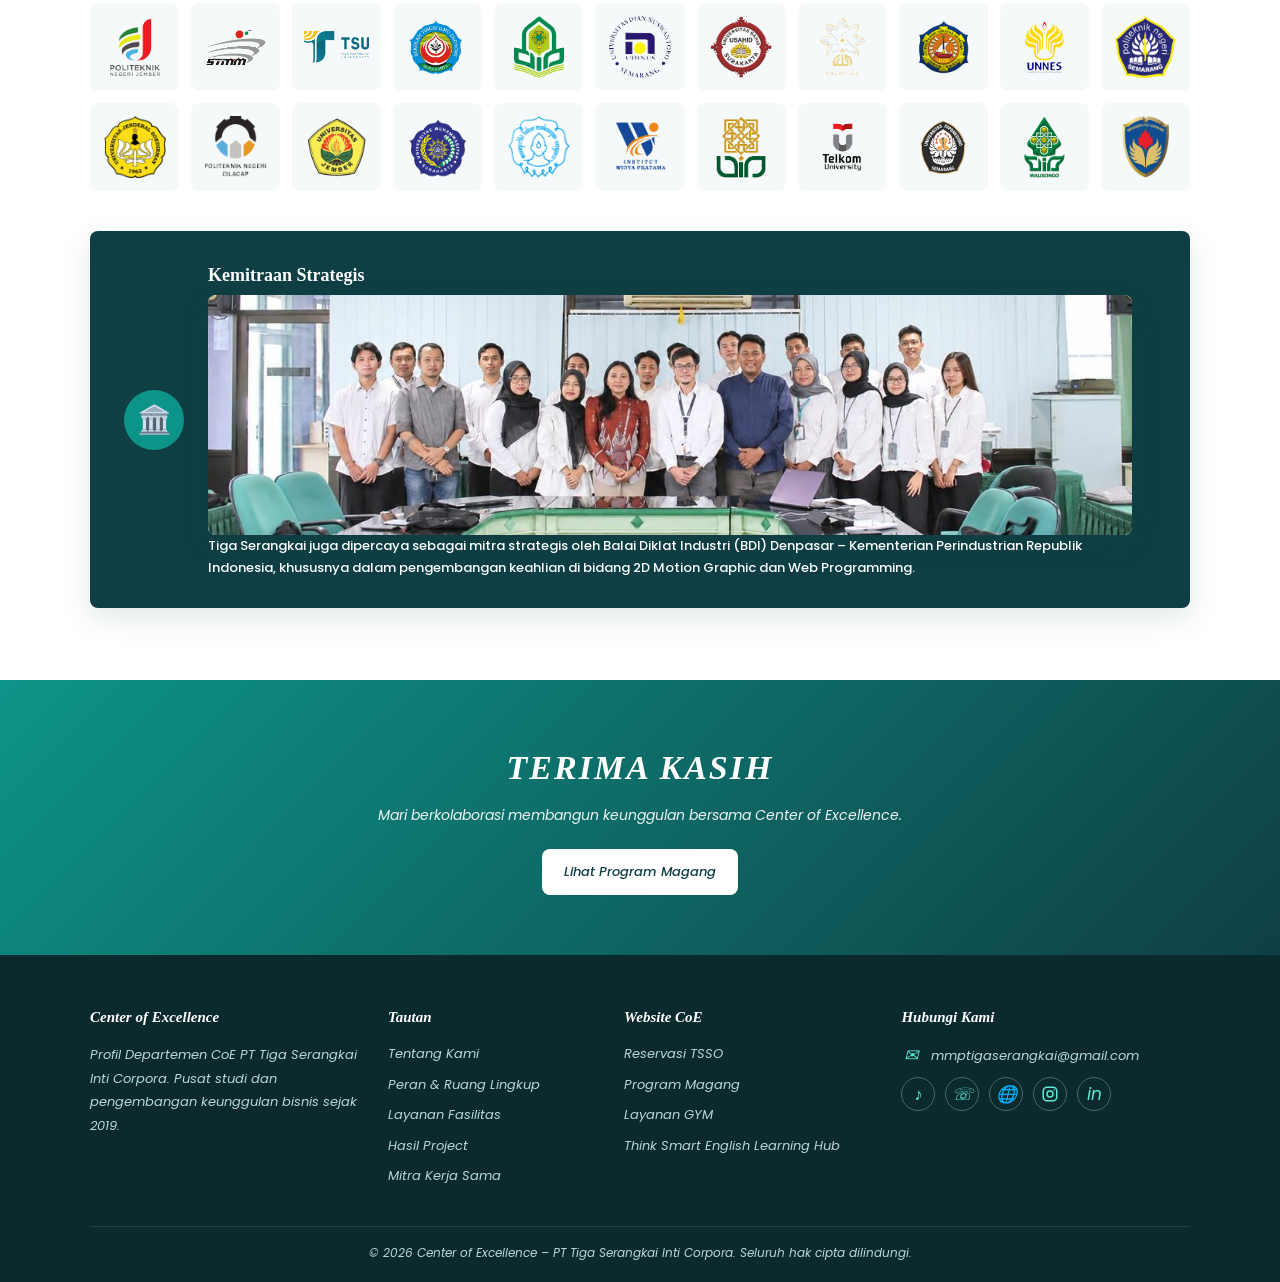
==== commit bdbeba23: "Update website profil CoE" ====
--- a/index.html
+++ b/index.html
@@ -376,15 +376,21 @@
           <span>mmptigaserangkai@gmail.com</span>
         </a>
 
-        <a href="https://www.tiktok.com/@magangts" target="_blank" rel="noopener">
-          <span class="contact-icon">♪</span>
-          <span>@magangts</span>
-        </a>
-
-        <a href="https://wa.me/6281325665602" target="_blank" rel="noopener">
-          <span class="contact-icon">☏</span>
-          <span>081325665602</span>
-        </a>
+        <div class="footer-social">
+          <a href="https://www.tiktok.com/@magangts" target="_blank" rel="noopener" aria-label="TikTok Magang Tiga Serangkai"><span class="contact-icon">♪</span></a>
+          <a href="https://wa.me/6281325665602" target="_blank" rel="noopener" aria-label="WhatsApp Tiga Serangkai"><span class="contact-icon">☏</span></a>
+          <a href="https://www.tigaserangkai.com" target="_blank" rel="noopener" aria-label="Website Tiga Serangkai"><span class="contact-icon">🌐</span></a>
+          <a href="https://www.instagram.com/tigaserangkai/" target="_blank" rel="noopener" aria-label="Instagram Tiga Serangkai">
+            <span class="contact-icon" aria-hidden="true">
+              <svg viewBox="0 0 24 24" width="18" height="18" fill="none" stroke="currentColor" stroke-width="2" stroke-linecap="round" stroke-linejoin="round">
+                <rect x="3" y="3" width="18" height="18" rx="5"></rect>
+                <circle cx="12" cy="12" r="4"></circle>
+                <circle cx="17.5" cy="6.5" r="1" fill="currentColor" stroke="none"></circle>
+              </svg>
+            </span>
+          </a>
+          <a href="https://www.linkedin.com/company/pt-tiga-serangkai-pustaka-mandiri/" target="_blank" rel="noopener" aria-label="LinkedIn Tiga Serangkai"><span class="contact-icon">in</span></a>
+        </div>
       </div>
 
     </div>
--- a/style.css
+++ b/style.css
@@ -251,16 +251,47 @@
 
 .footer-contact a{
   display:flex;
-  align-items:flex-start;
+  align-items:center;
   gap:10px;
-  margin-bottom:14px;
+  min-height:24px;
+  margin-bottom:10px;
   overflow-wrap:anywhere;
+}
+
+.footer-social{
+  display:flex;
+  align-items:center;
+  gap:10px;
+  flex-wrap:wrap;
+  margin-top:2px;
+}
+
+.footer-social a{
+  width:34px;
+  height:34px;
+  display:grid;
+  place-items:center;
+  margin:0;
+  border:1px solid rgba(188,215,214,.35);
+  border-radius:50%;
+  transition:.25s;
+}
+
+.footer-social a:hover{
+  background:#5eead4;
+  border-color:#5eead4;
+  color:#0b2a2d;
+  transform:translateY(-2px);
 }
 
 .contact-icon{
   color:#5eead4;
   font-size:17px;
   width:20px;
+  height:20px;
+  display:inline-flex;
+  align-items:center;
+  justify-content:center;
   flex-shrink:0;
 }
 
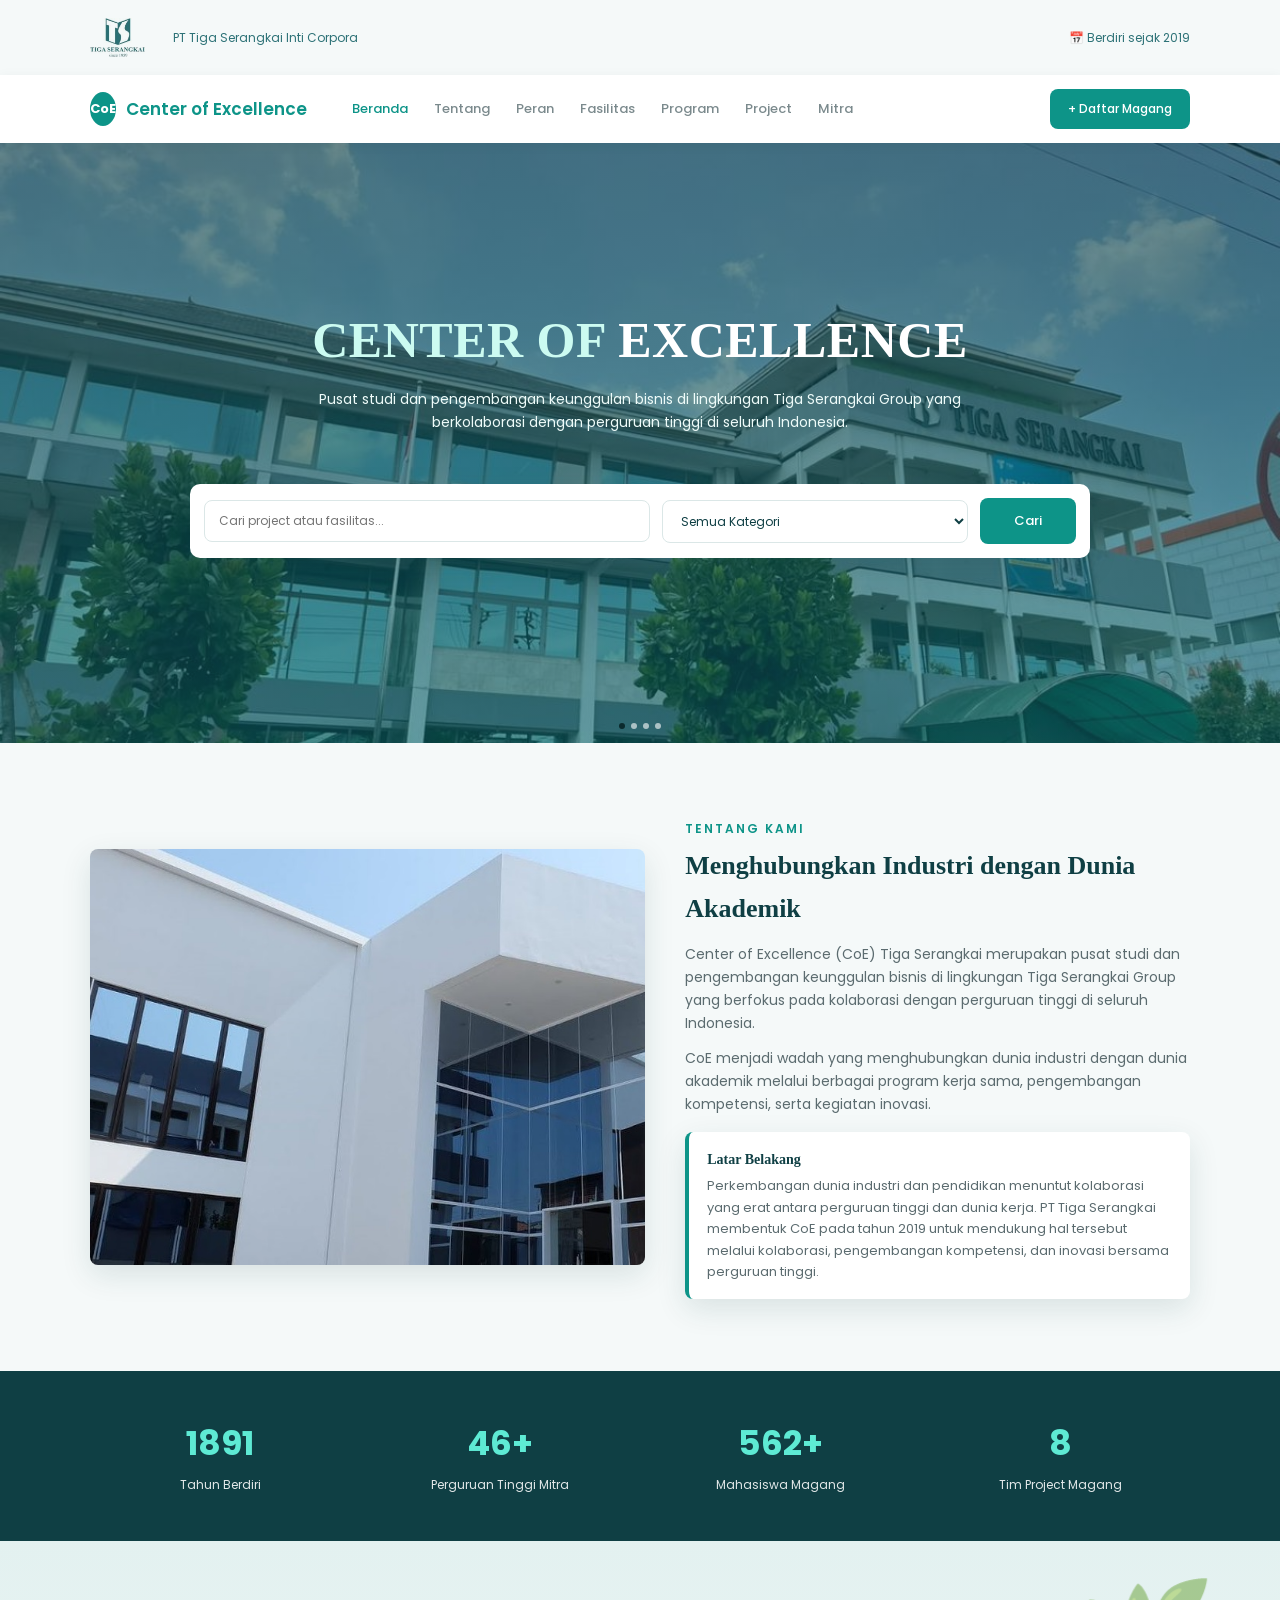
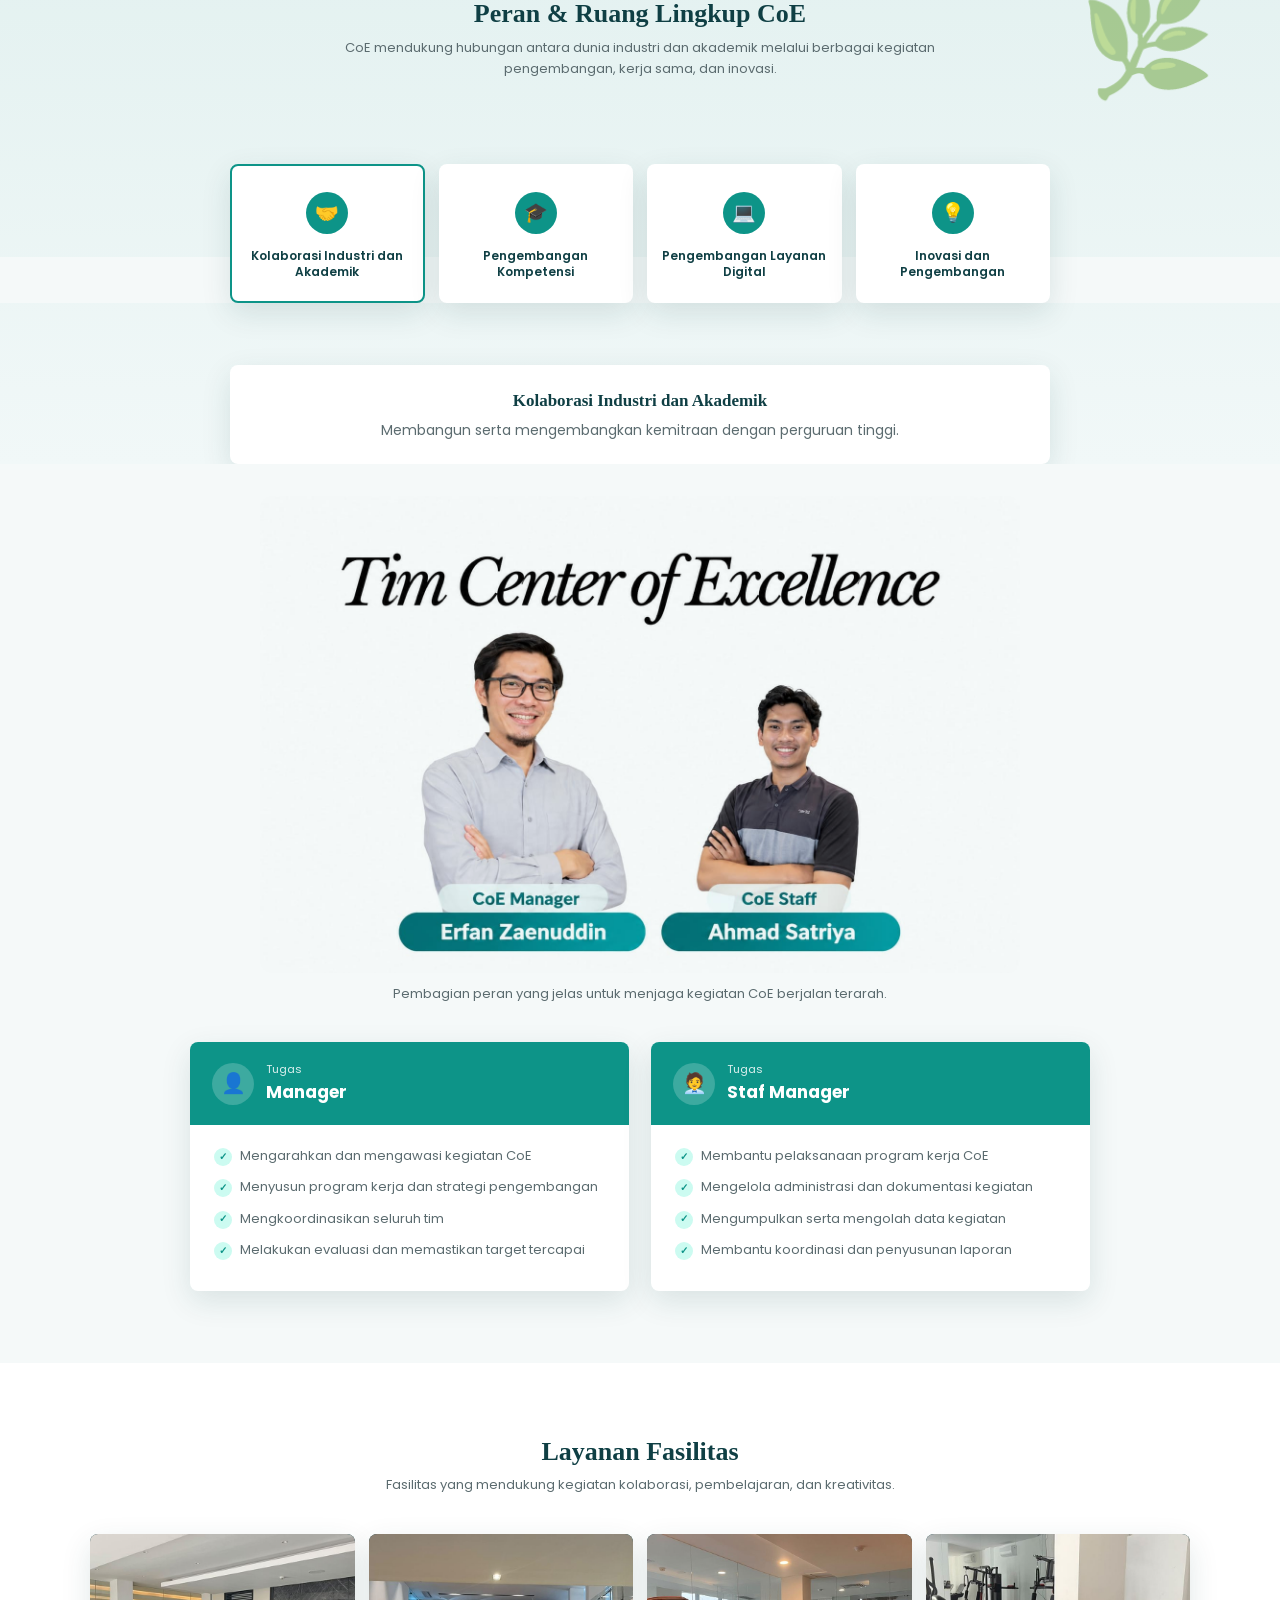
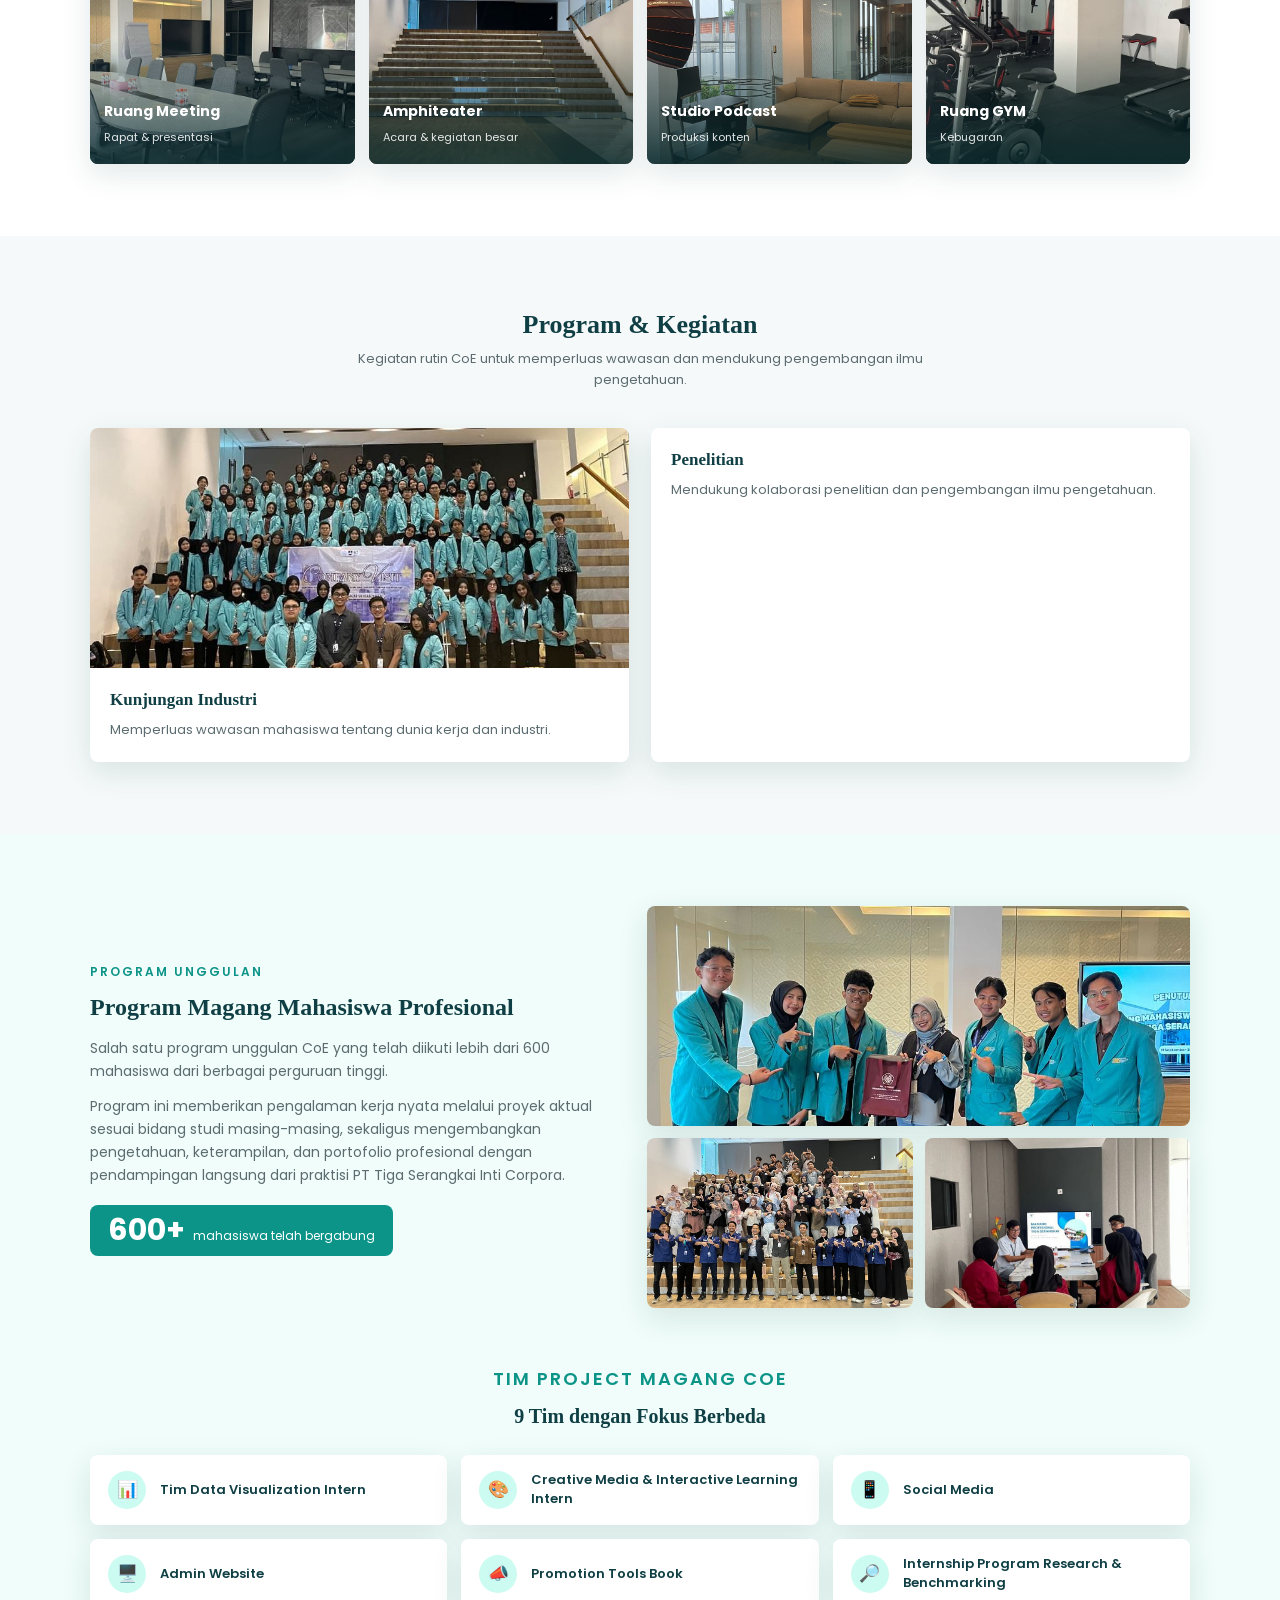
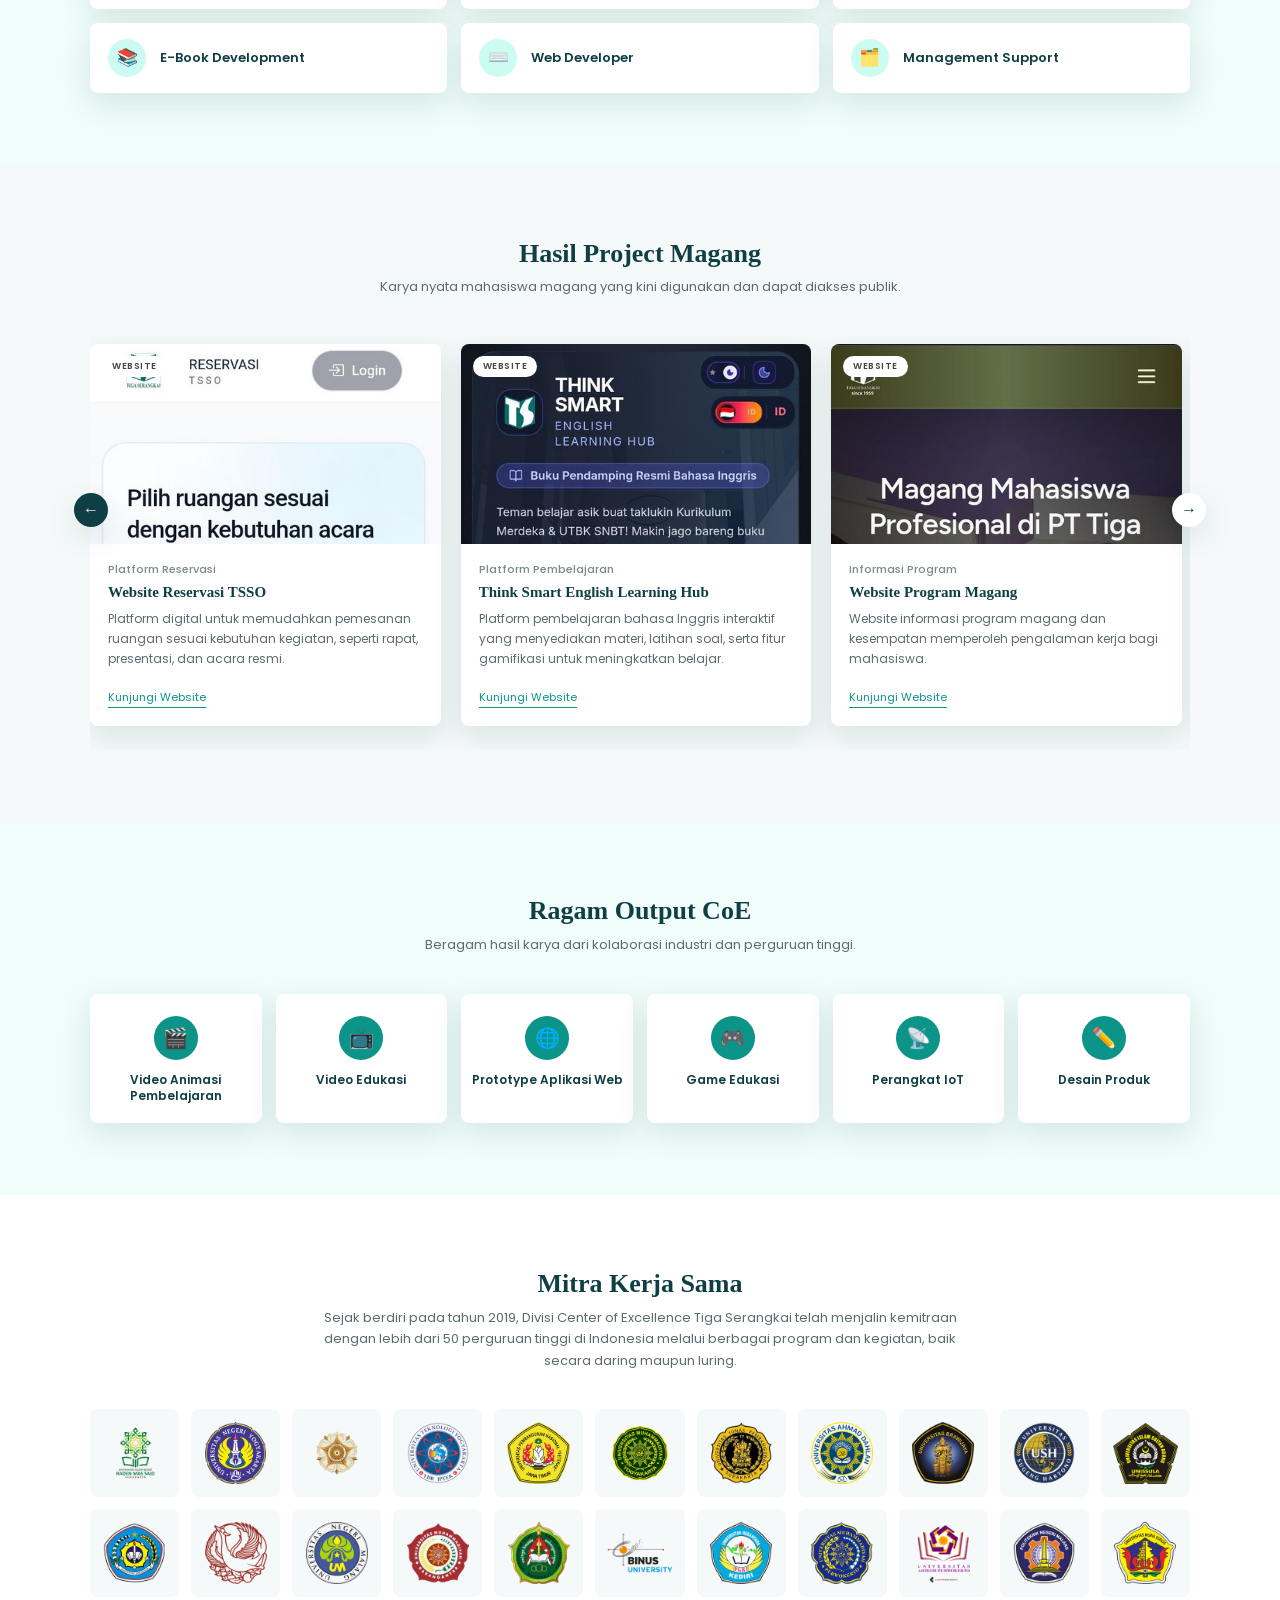
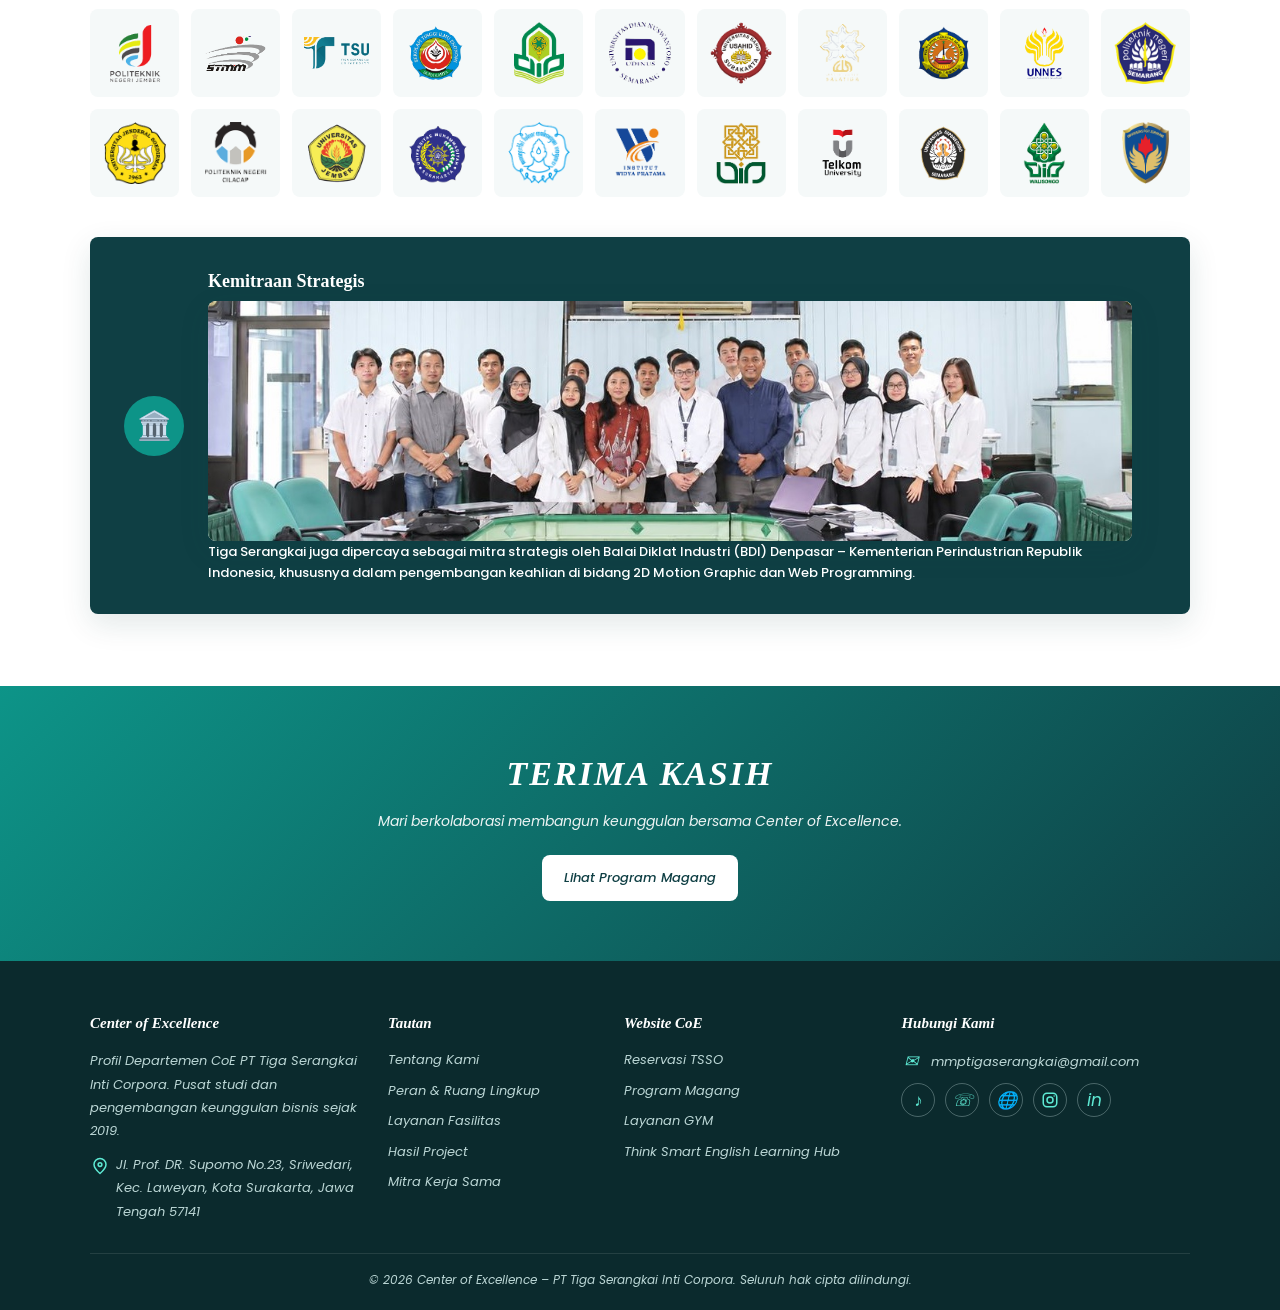
==== commit fb92a5c1: "Update seluruh website CoE" ====
--- a/index.html
+++ b/index.html
@@ -345,6 +345,15 @@
       <div>
         <h4>Center of Excellence</h4>
         <p>Profil Departemen CoE PT Tiga Serangkai Inti Corpora. Pusat studi dan pengembangan keunggulan bisnis sejak 2019.</p>
+        <a class="footer-address" href="https://www.google.com/maps/search/?api=1&amp;query=Jl.%20Prof.%20DR.%20Supomo%20No.23%2C%20Sriwedari%2C%20Kec.%20Laweyan%2C%20Kota%20Surakarta%2C%20Jawa%20Tengah%2057141" target="_blank" rel="noopener">
+          <span class="contact-icon" aria-hidden="true">
+            <svg viewBox="0 0 24 24" width="18" height="18" fill="none" stroke="currentColor" stroke-width="2" stroke-linecap="round" stroke-linejoin="round">
+              <path d="M20 10c0 5-8 12-8 12S4 15 4 10a8 8 0 1 1 16 0Z"></path>
+              <circle cx="12" cy="10" r="2.5"></circle>
+            </svg>
+          </span>
+          <span>Jl. Prof. DR. Supomo No.23, Sriwedari, Kec. Laweyan, Kota Surakarta, Jawa Tengah 57141</span>
+        </a>
       </div>
 
       <div>
--- a/style.css
+++ b/style.css
@@ -194,6 +194,7 @@
 .photos .wide{grid-column:1/3;height:220px}
 .photos .sm{height:170px}
 .teamhead{text-align:center;margin:56px 0 22px}
+.teamhead .eyebrow{font-size:18px}
 .teamhead h3{color:var(--teal-dark);font-size:20px}
 .teams{display:grid;grid-template-columns:repeat(3,minmax(0,1fr));gap:14px}
 .team{background:#fff;border-radius:var(--radius);box-shadow:var(--shadow);padding:16px 18px;display:flex;gap:14px;align-items:center;font-size:13px;font-weight:600;color:var(--teal-dark);line-height:1.4}
@@ -245,6 +246,8 @@
 }
 
 footer p{line-height:1.8}
+.footer-address{display:flex;align-items:flex-start;gap:6px;margin-top:10px;color:#bcd7d6;line-height:1.8}
+.footer-address .contact-icon{margin-top:3px}
 footer li{margin-bottom:9px}
 footer a{color:#bcd7d6;transition:.3s}
 footer a:hover{color:#5eead4}
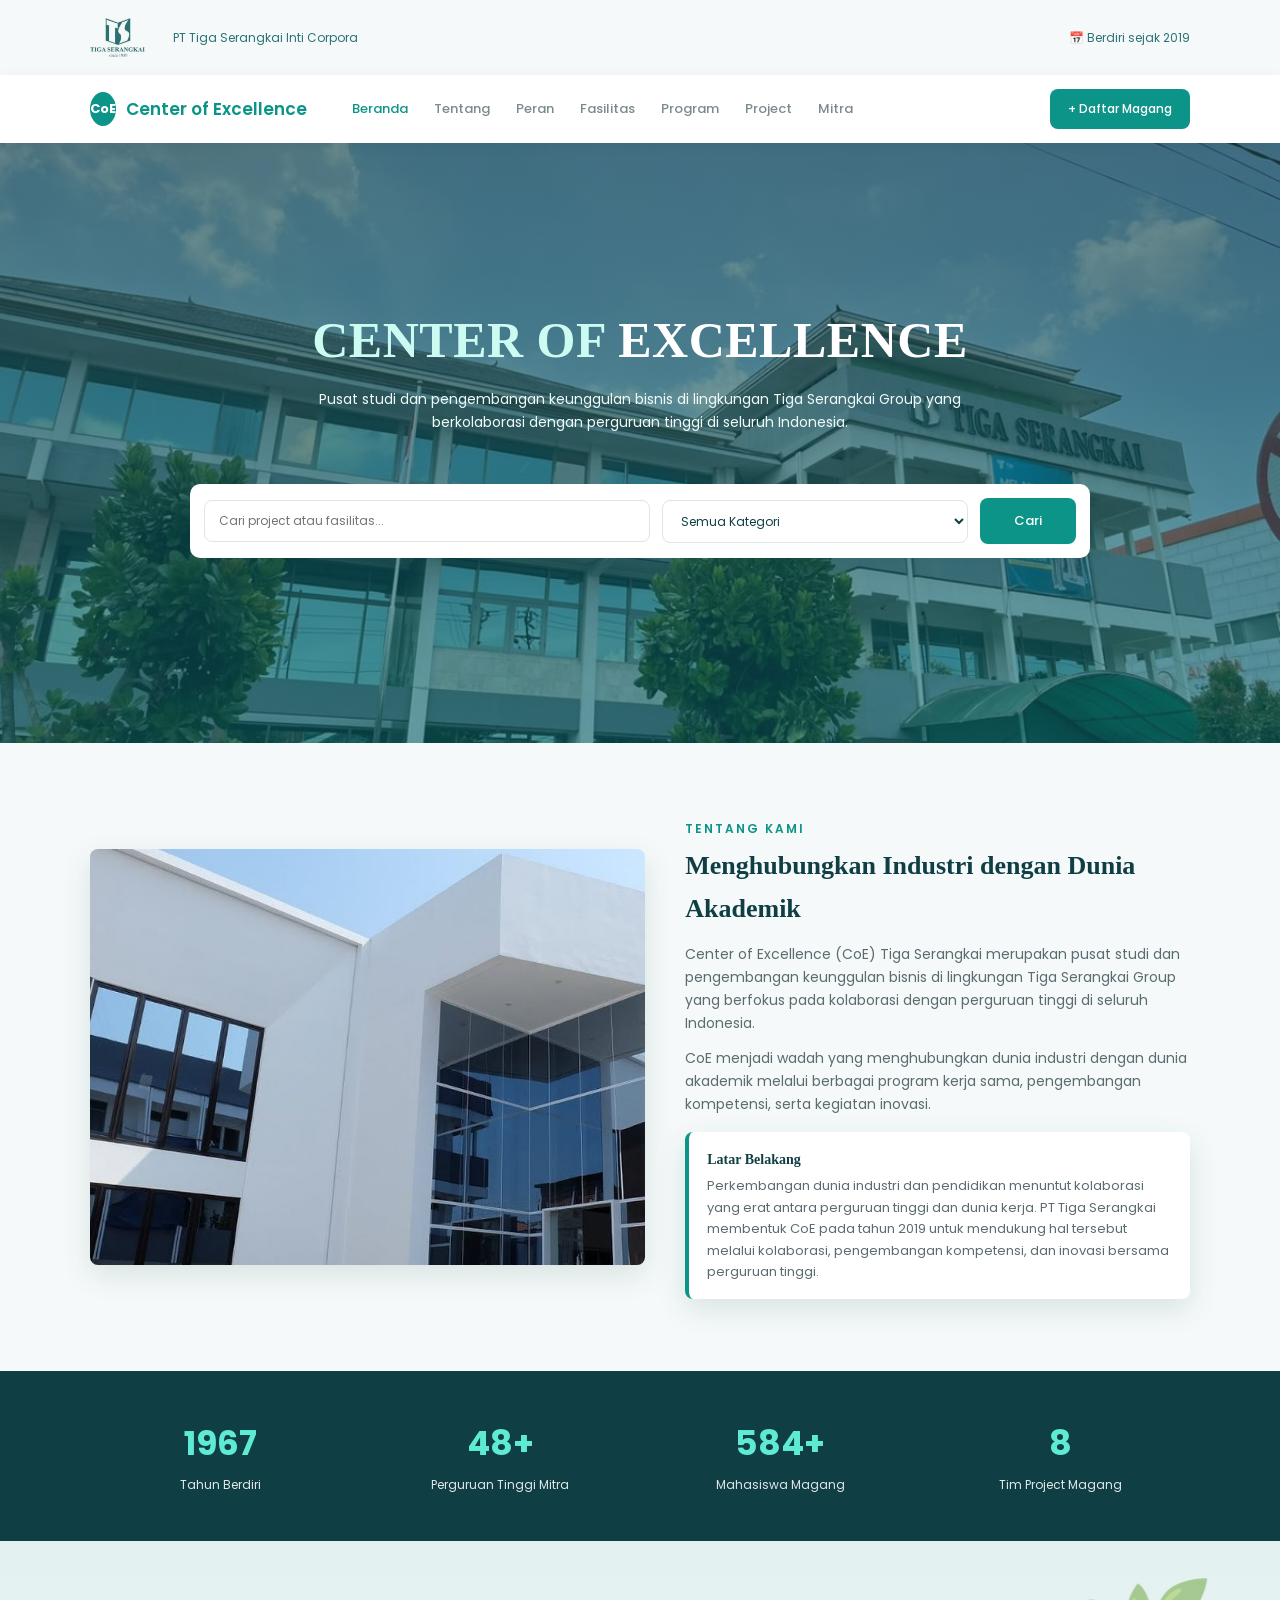
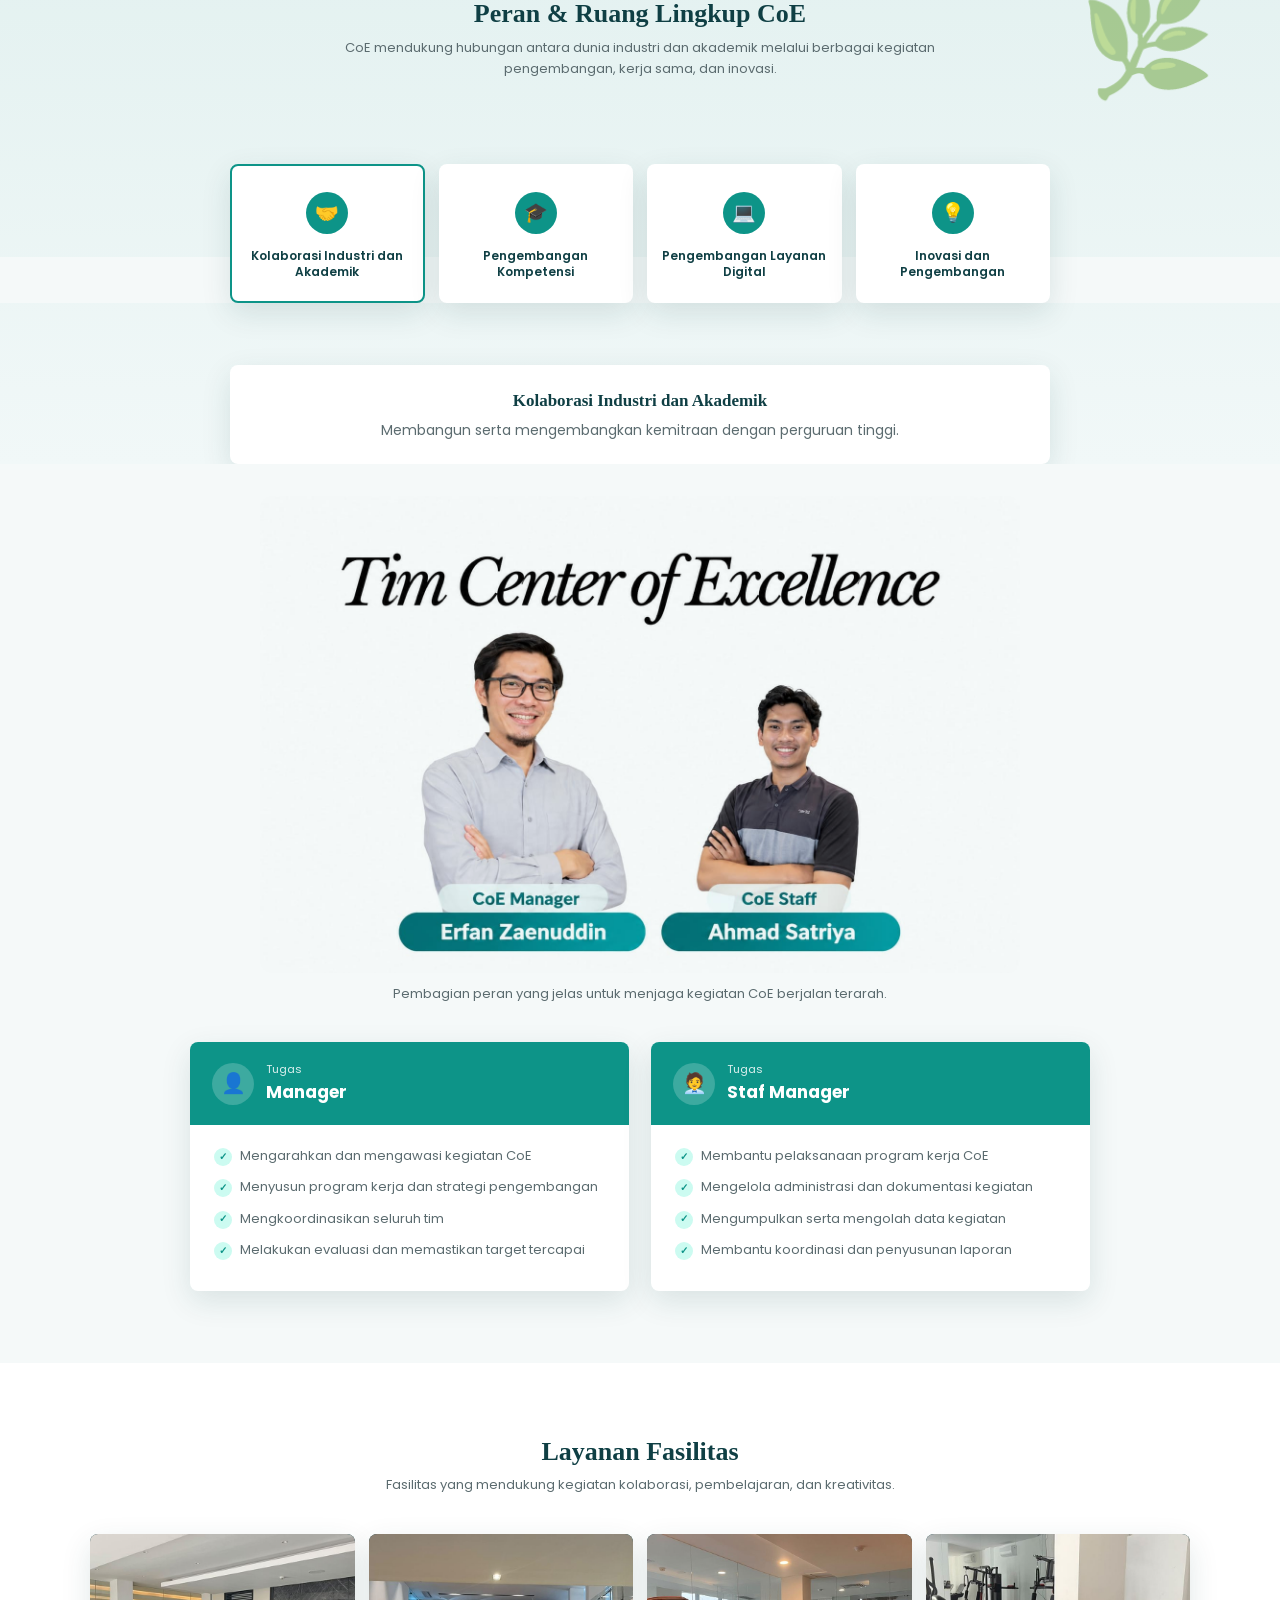
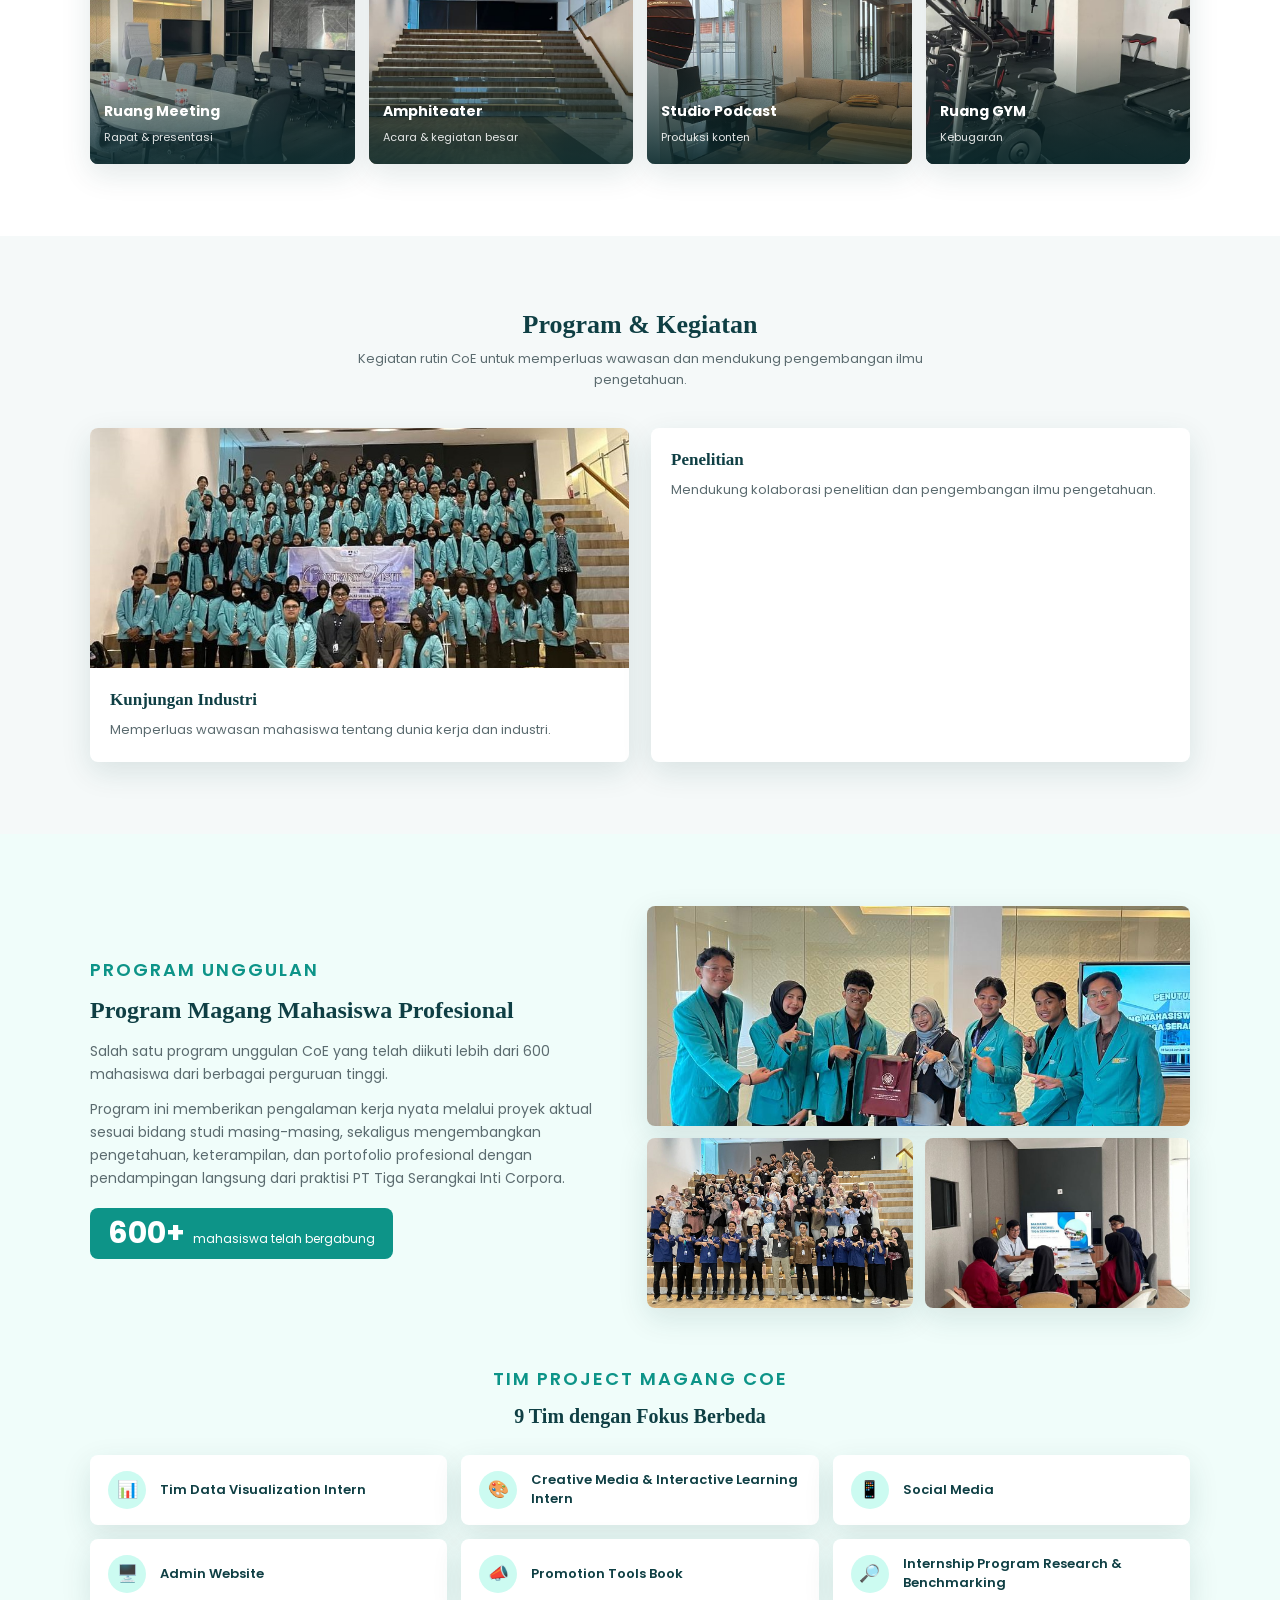
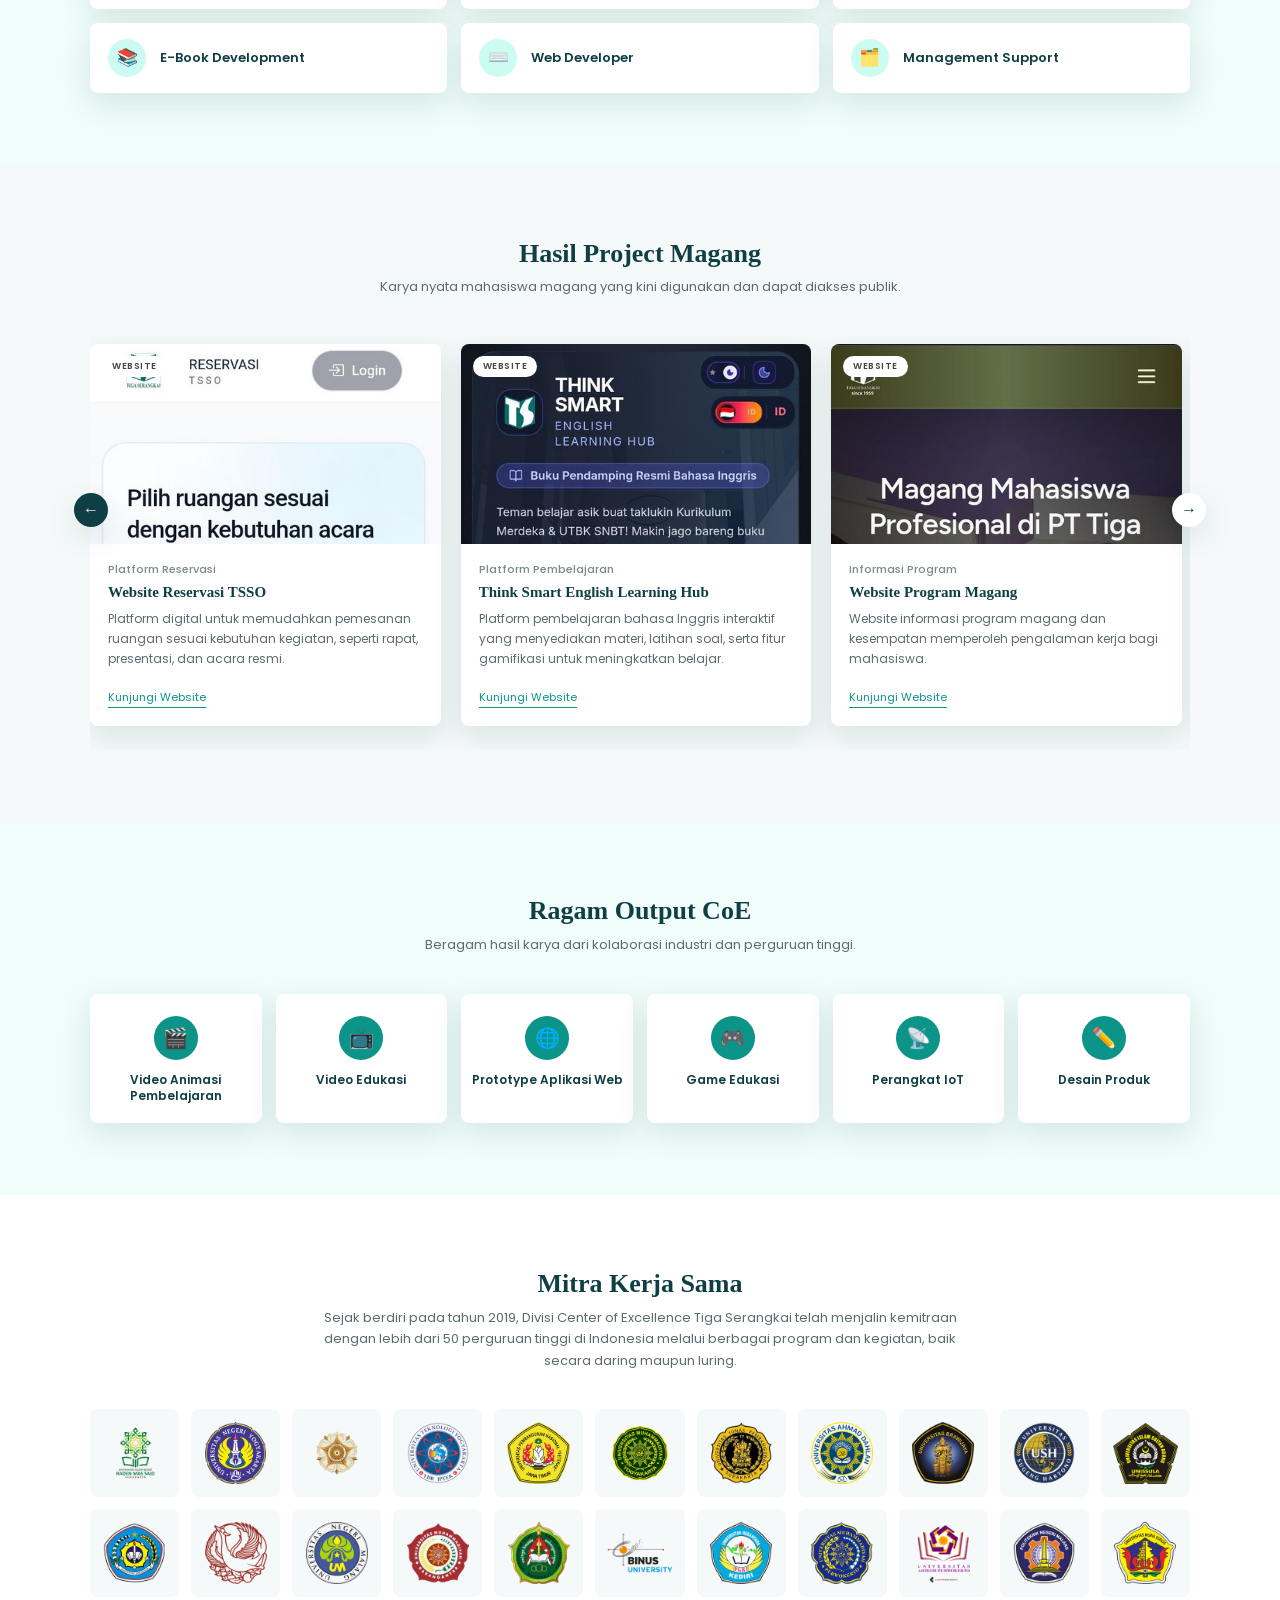
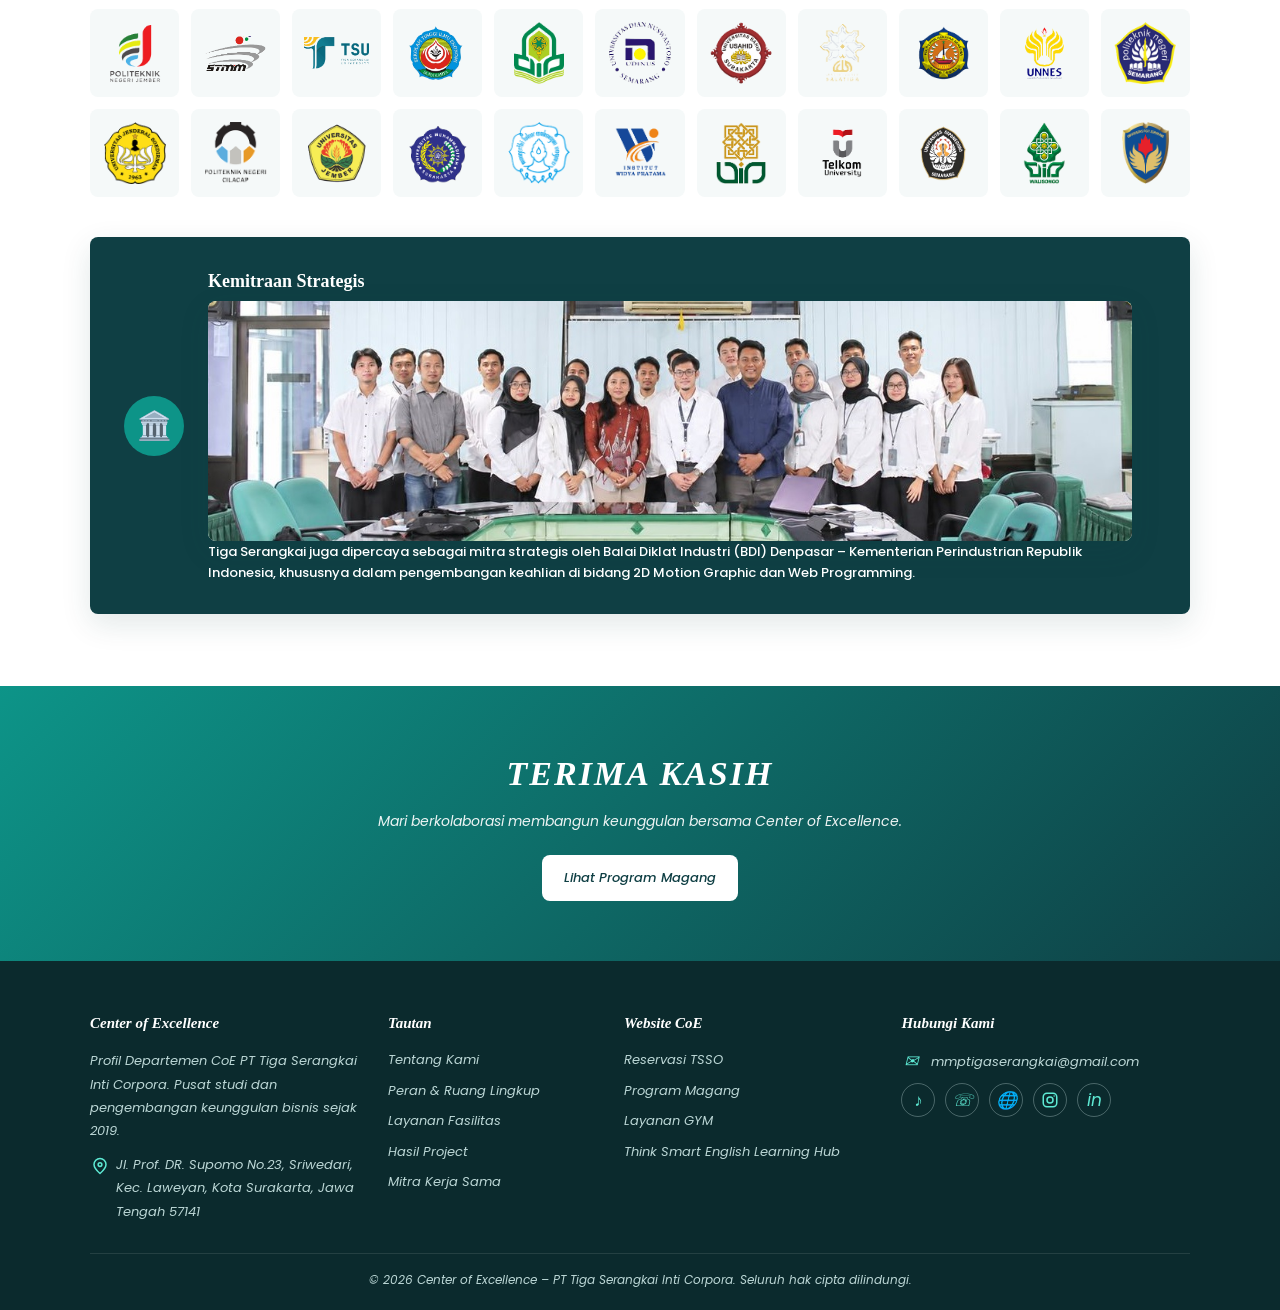
==== commit 86d00929: "Update website profil CoE" ====
--- a/index.html
+++ b/index.html
@@ -55,7 +55,6 @@
     </form>
     <div class="search-msg" id="searchMsg"></div>
   </div>
-  <div class="dots"><i></i><i></i><i></i><i></i></div>
 </section>
 
 <!-- Tentang & Latar Belakang -->
--- a/style.css
+++ b/style.css
@@ -68,16 +68,13 @@
 .searchbox input,.searchbox select{width:100%;padding:11px 14px;border:1px solid #dbe7e7;border-radius:var(--radius);font-family:inherit;font-size:12px;color:var(--teal-dark);background:#fff}
 .searchbox .btn-primary{padding:13px 34px;font-size:13px}
 .search-msg{font-size:12px;margin-top:10px;color:#e6fffb;min-height:18px}
-.dots{position:absolute;bottom:14px;left:50%;transform:translateX(-50%);display:flex;gap:6px}
-.dots i{width:6px;height:6px;border-radius:50%;background:#fff;opacity:.6}
-.dots i:first-child{background:#0b2a2d;opacity:1}
-
 /* Generic */
 .section{padding:72px 0}
 .title{text-align:center;margin-bottom:38px}
 .title h2{color:var(--teal-dark);font-size:26px;font-weight:600;line-height:1.3}
 .title p{font-size:13px;margin-top:6px;max-width:640px;margin-inline:auto}
 .eyebrow{display:inline-block;color:var(--teal);font-size:12px;font-weight:600;letter-spacing:2px;text-transform:uppercase;margin-bottom:6px}
+.unggul .eyebrow{font-size:18px}
 
 /* About */
 .about{display:grid;grid-template-columns:1.1fr 1fr;gap:40px;align-items:center}
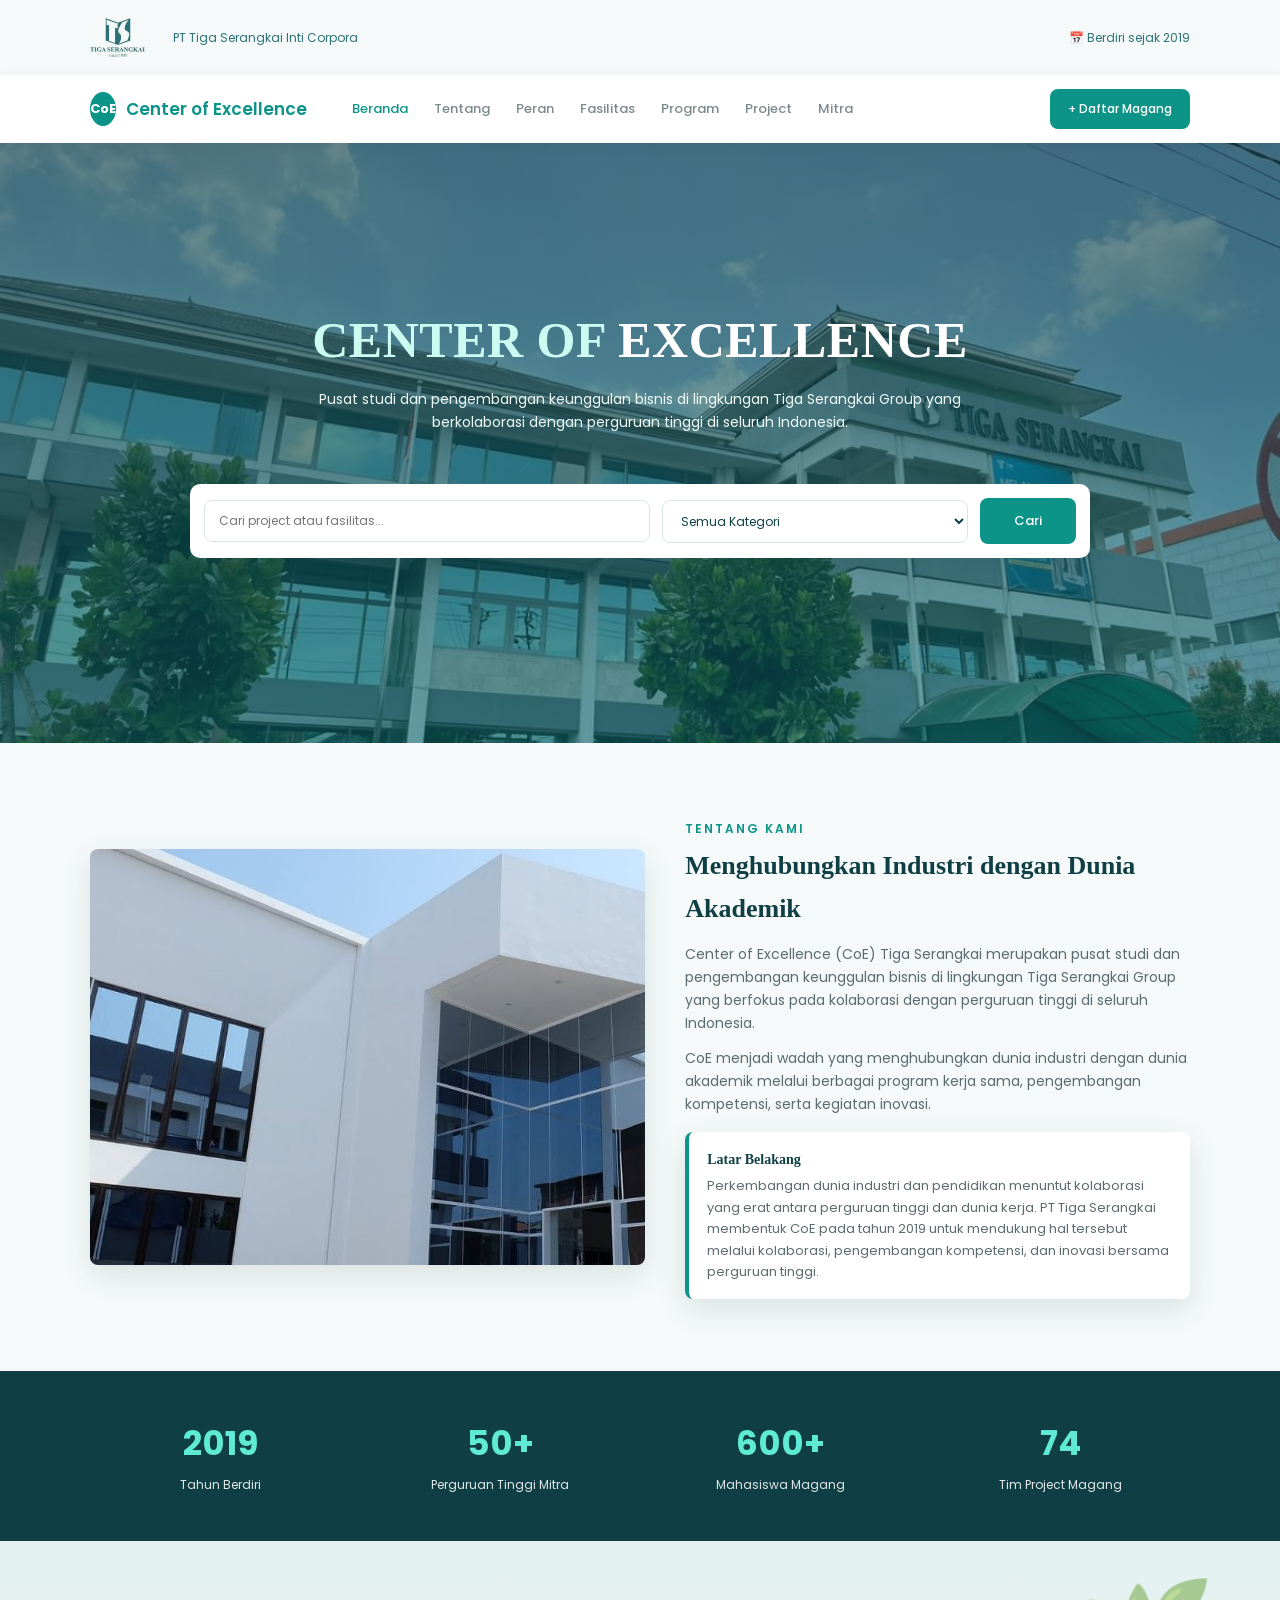
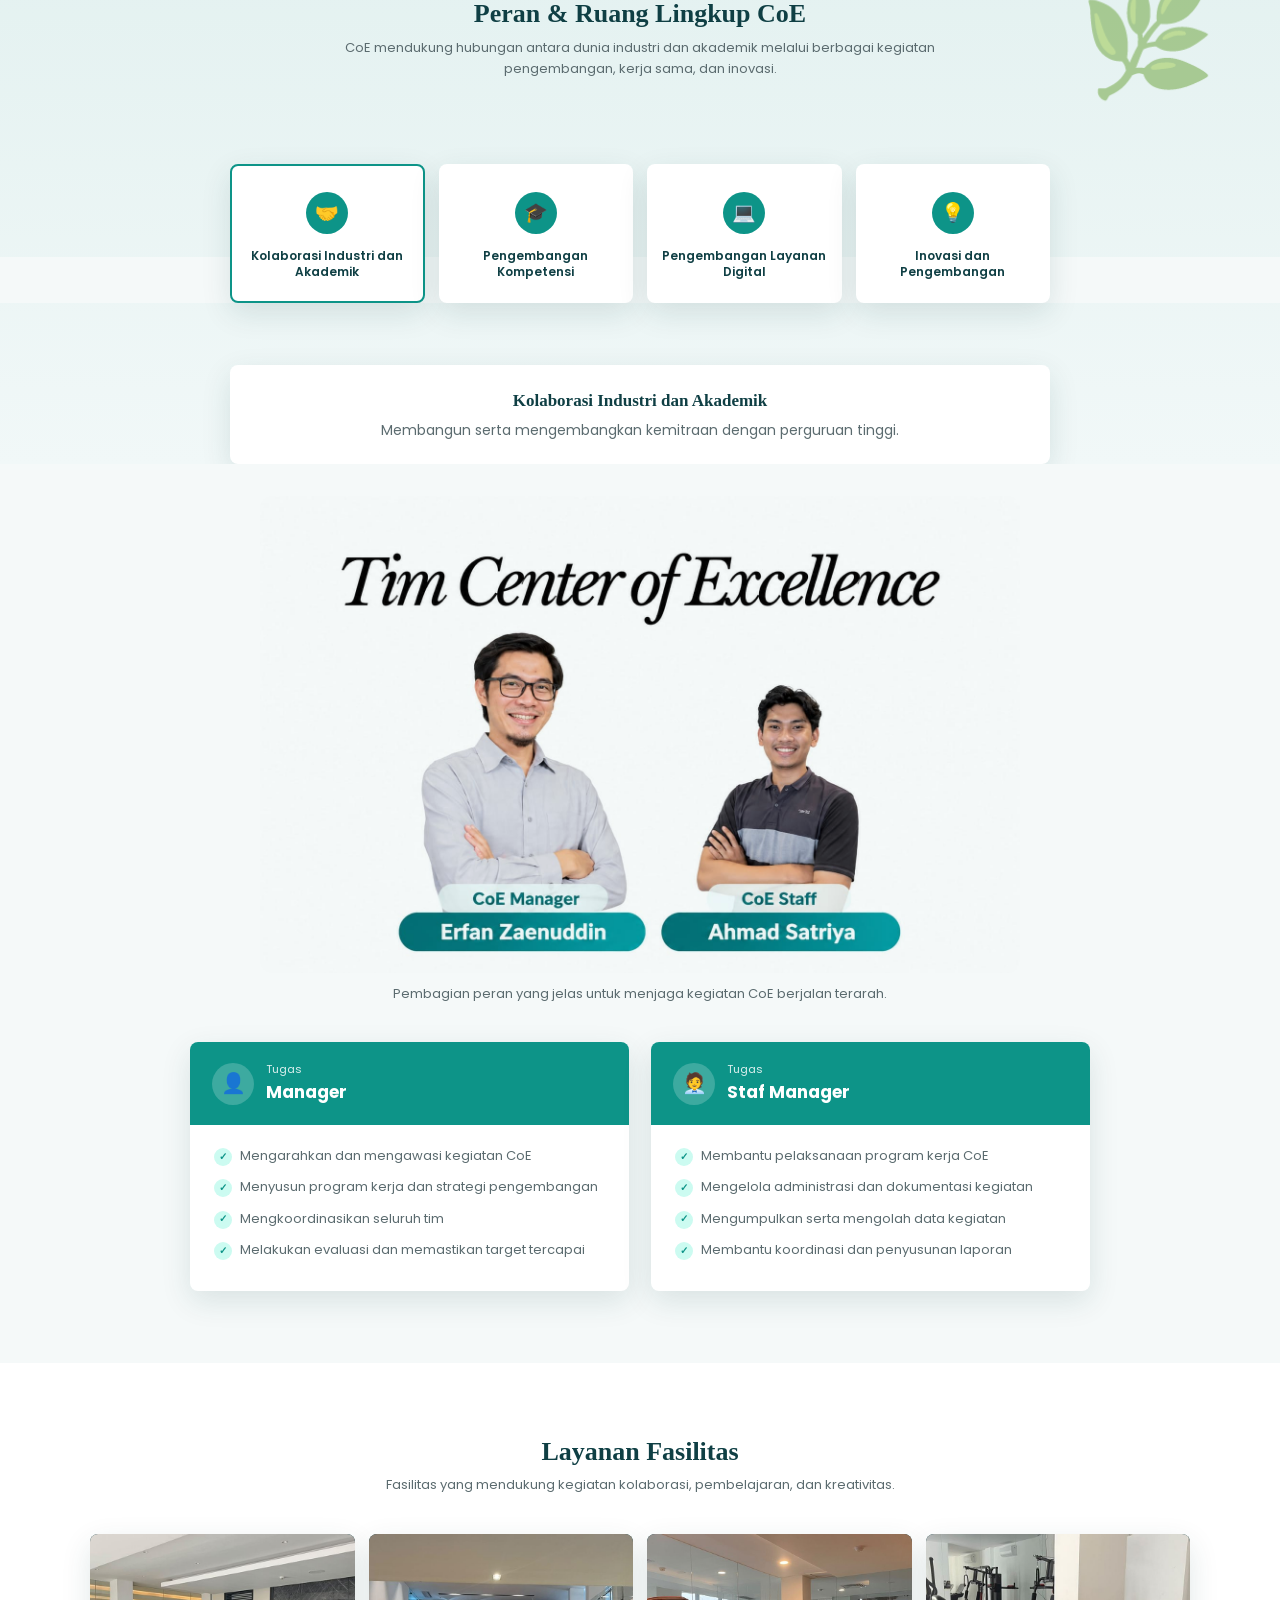
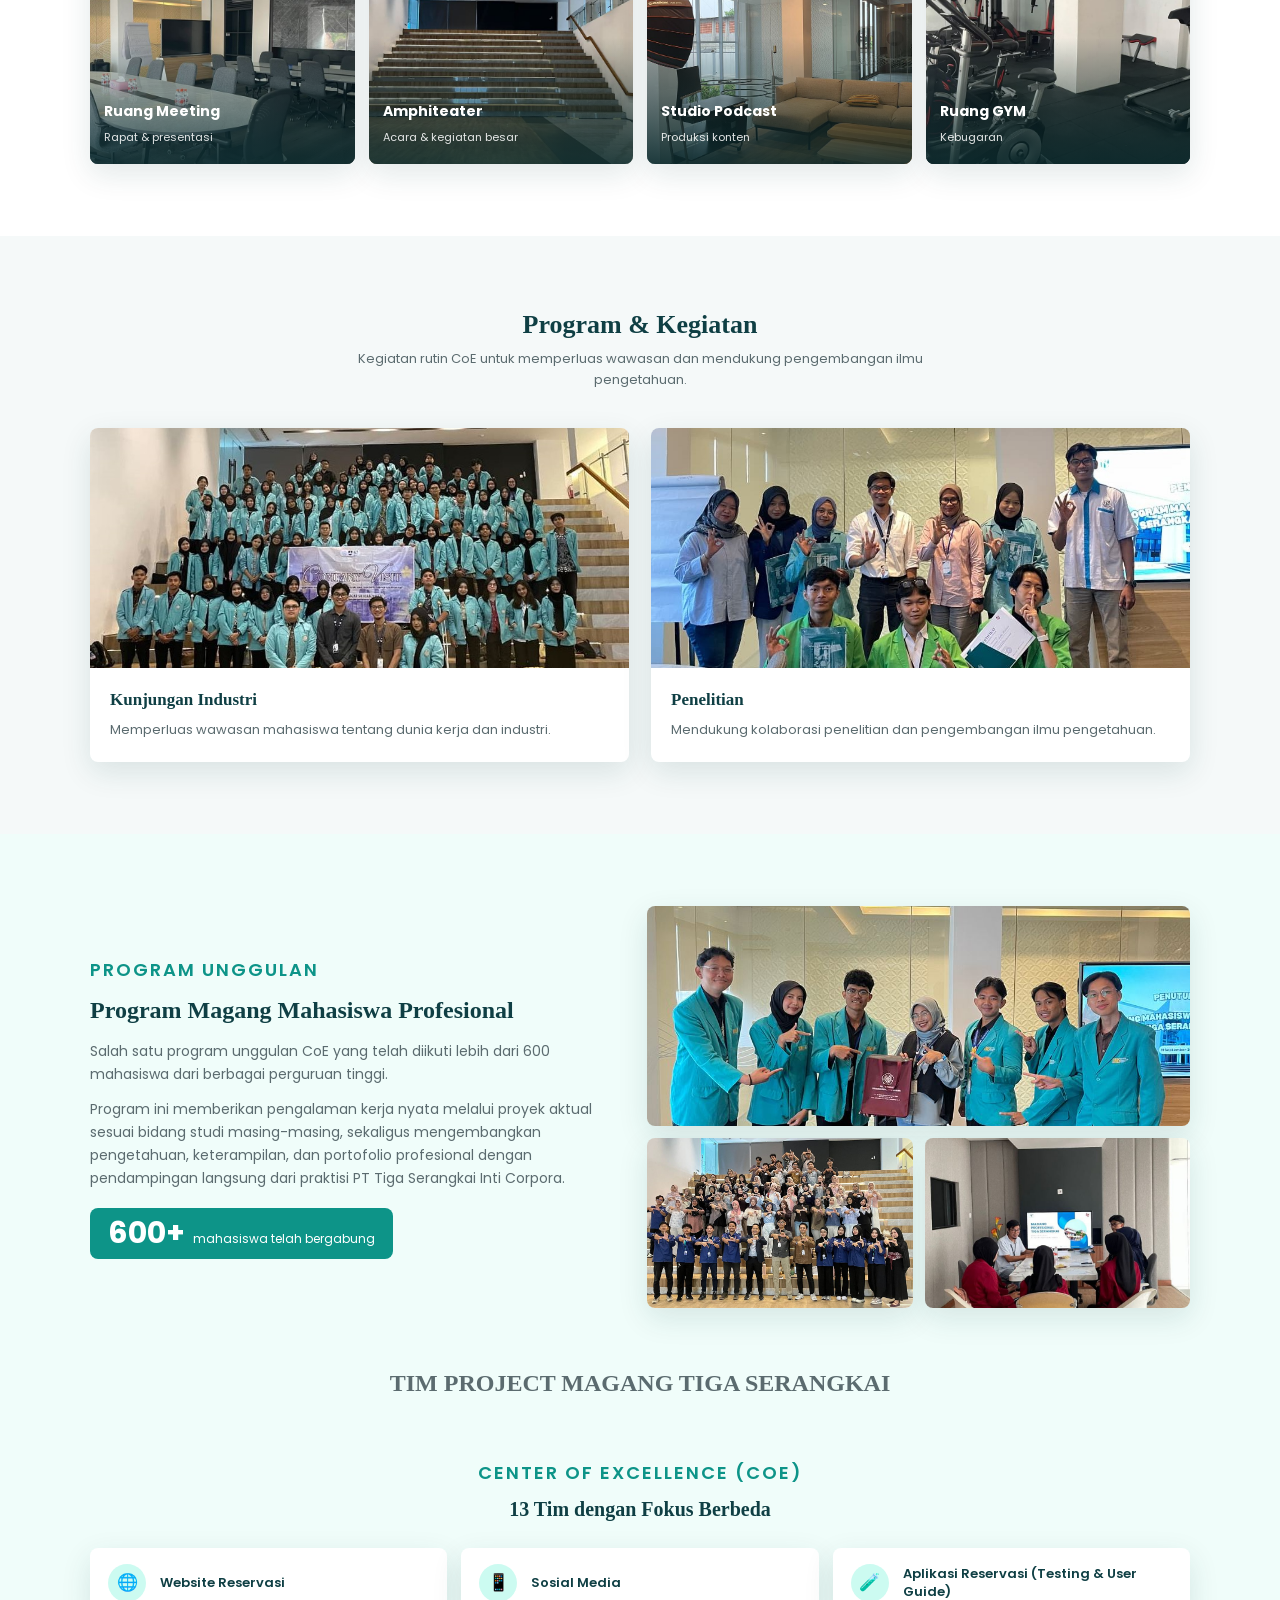
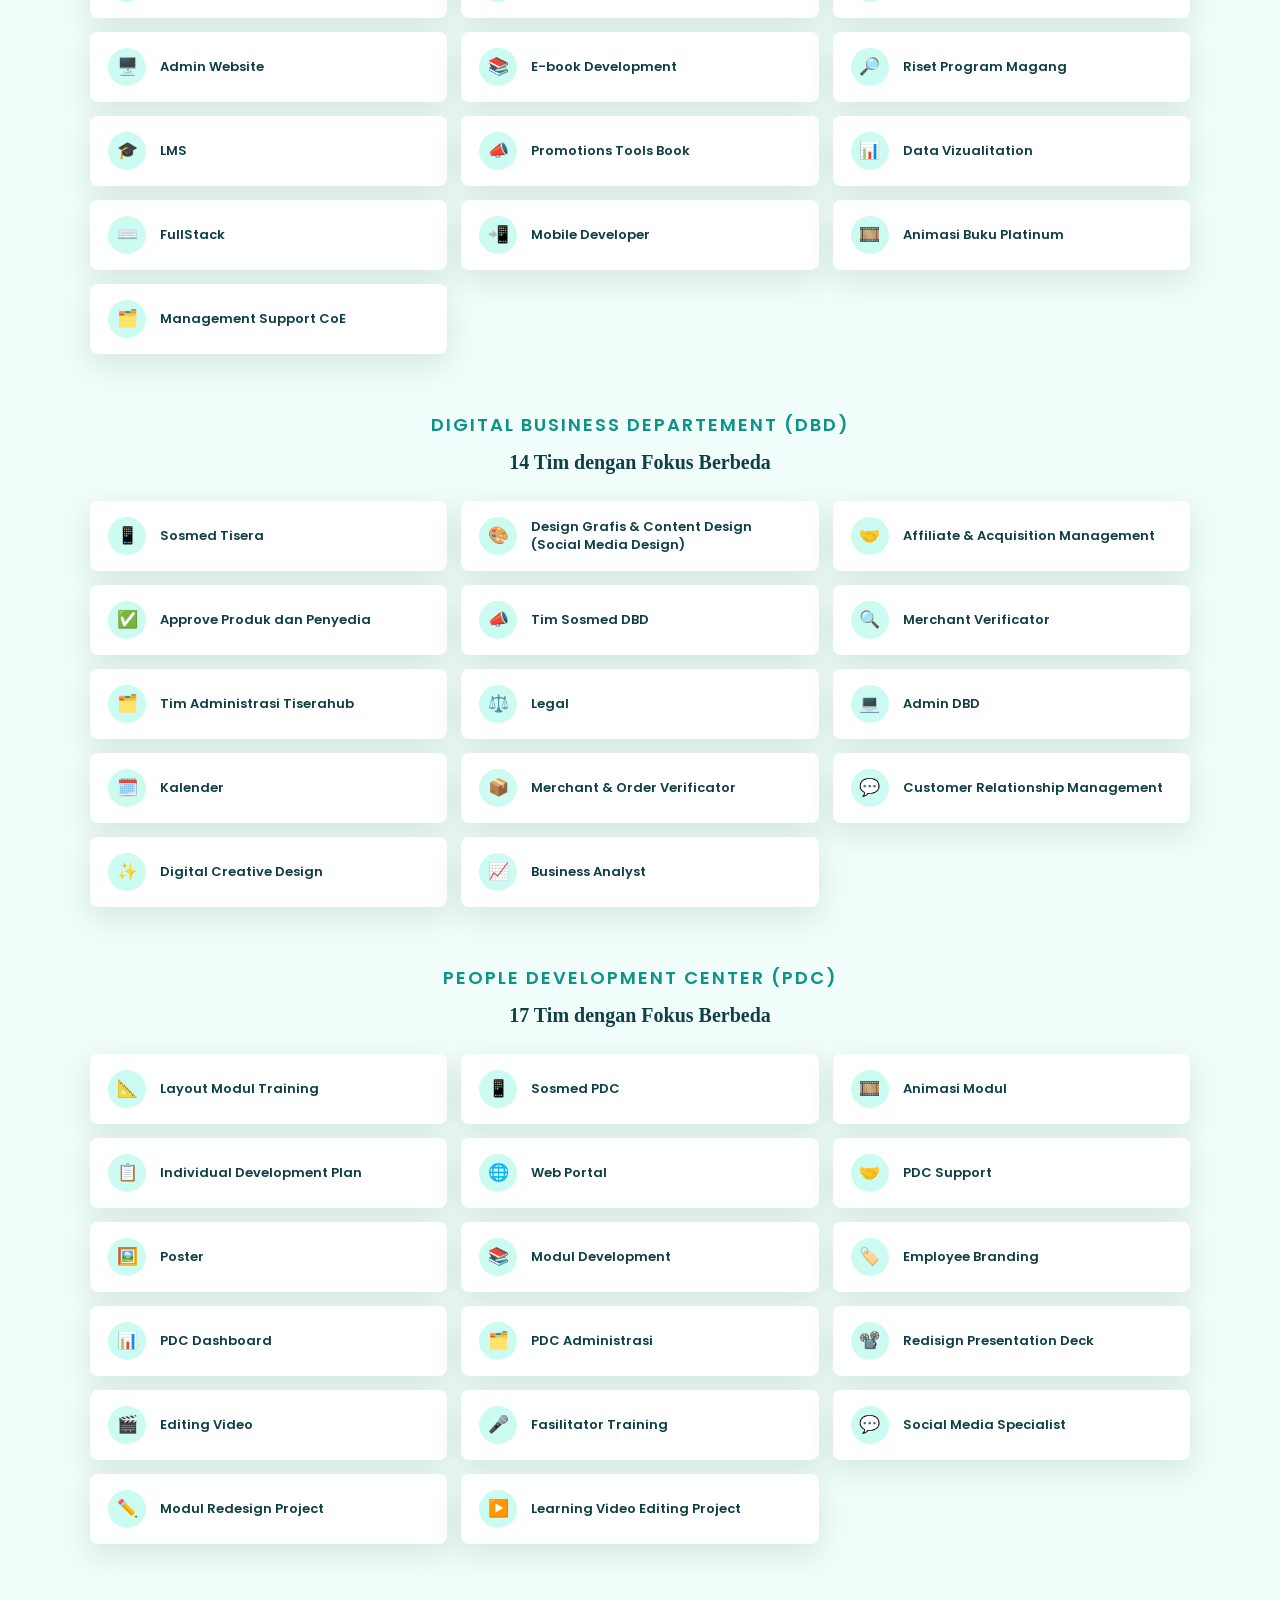
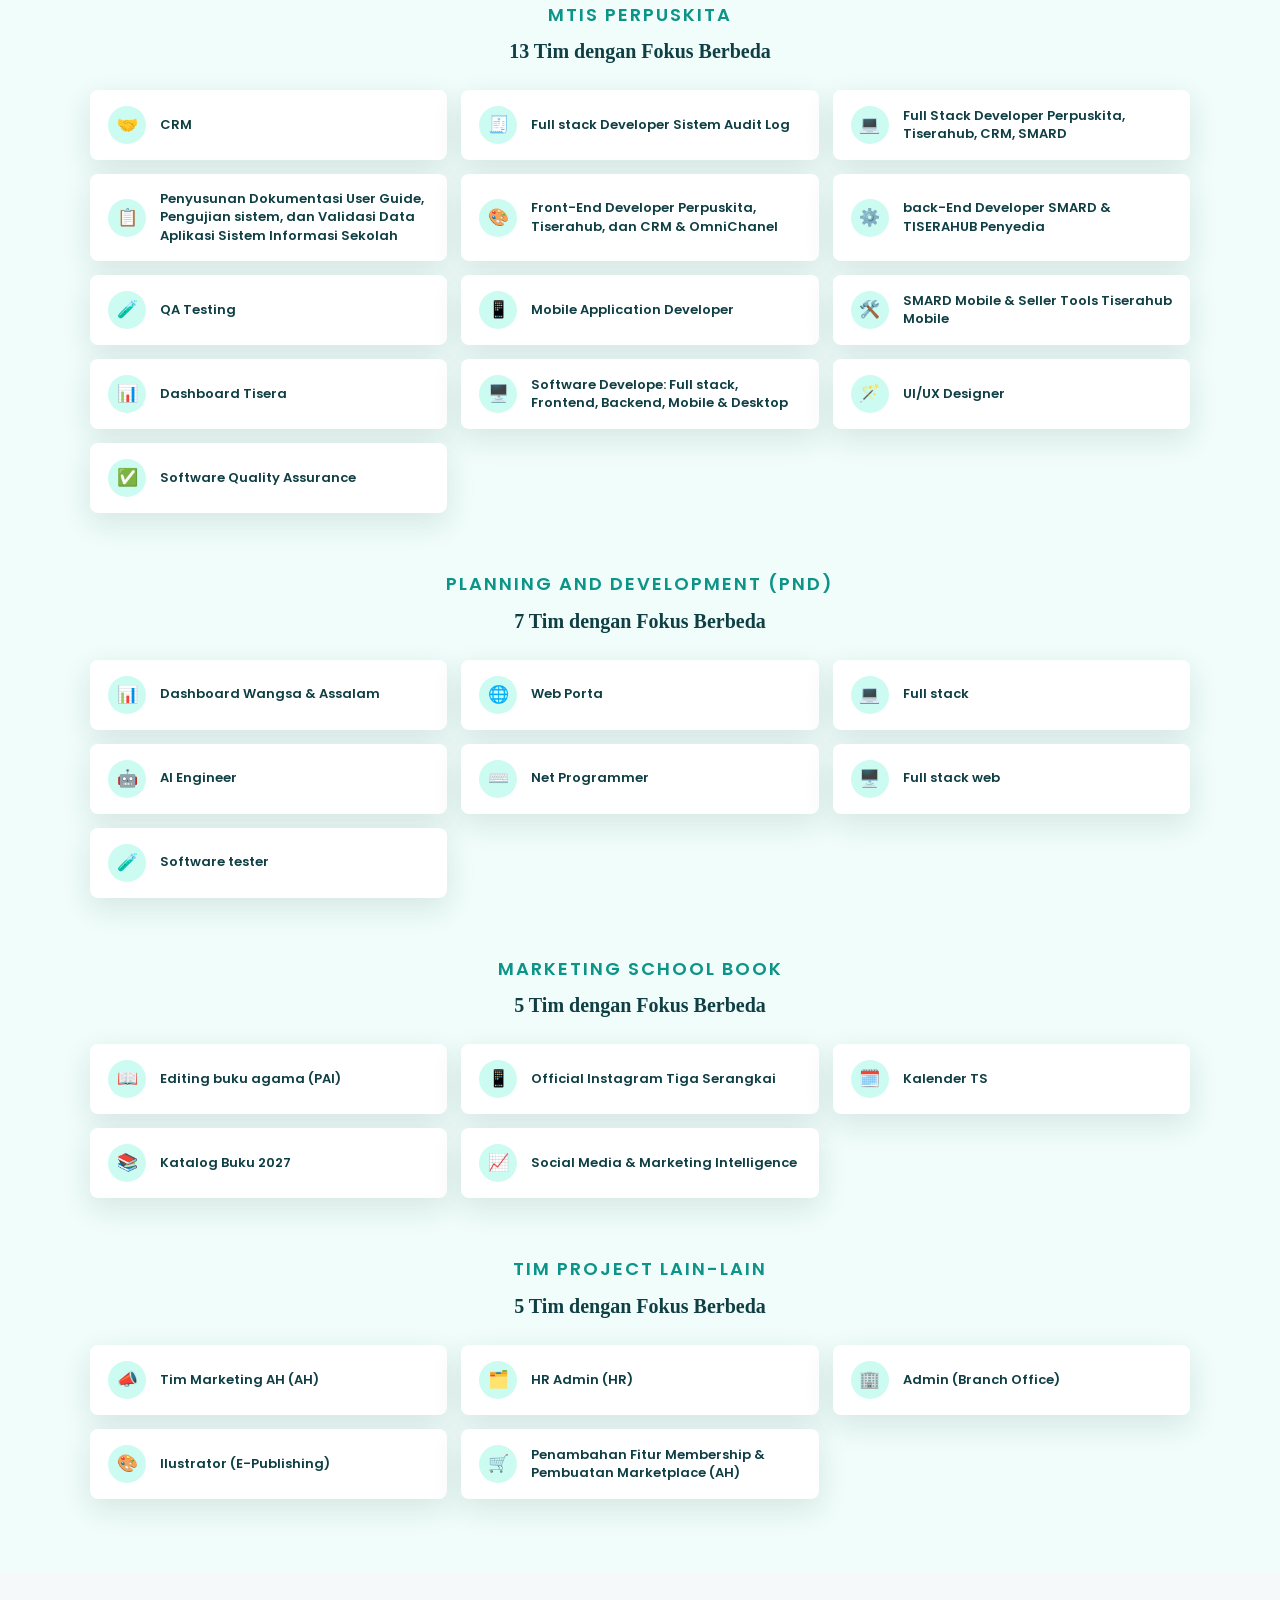
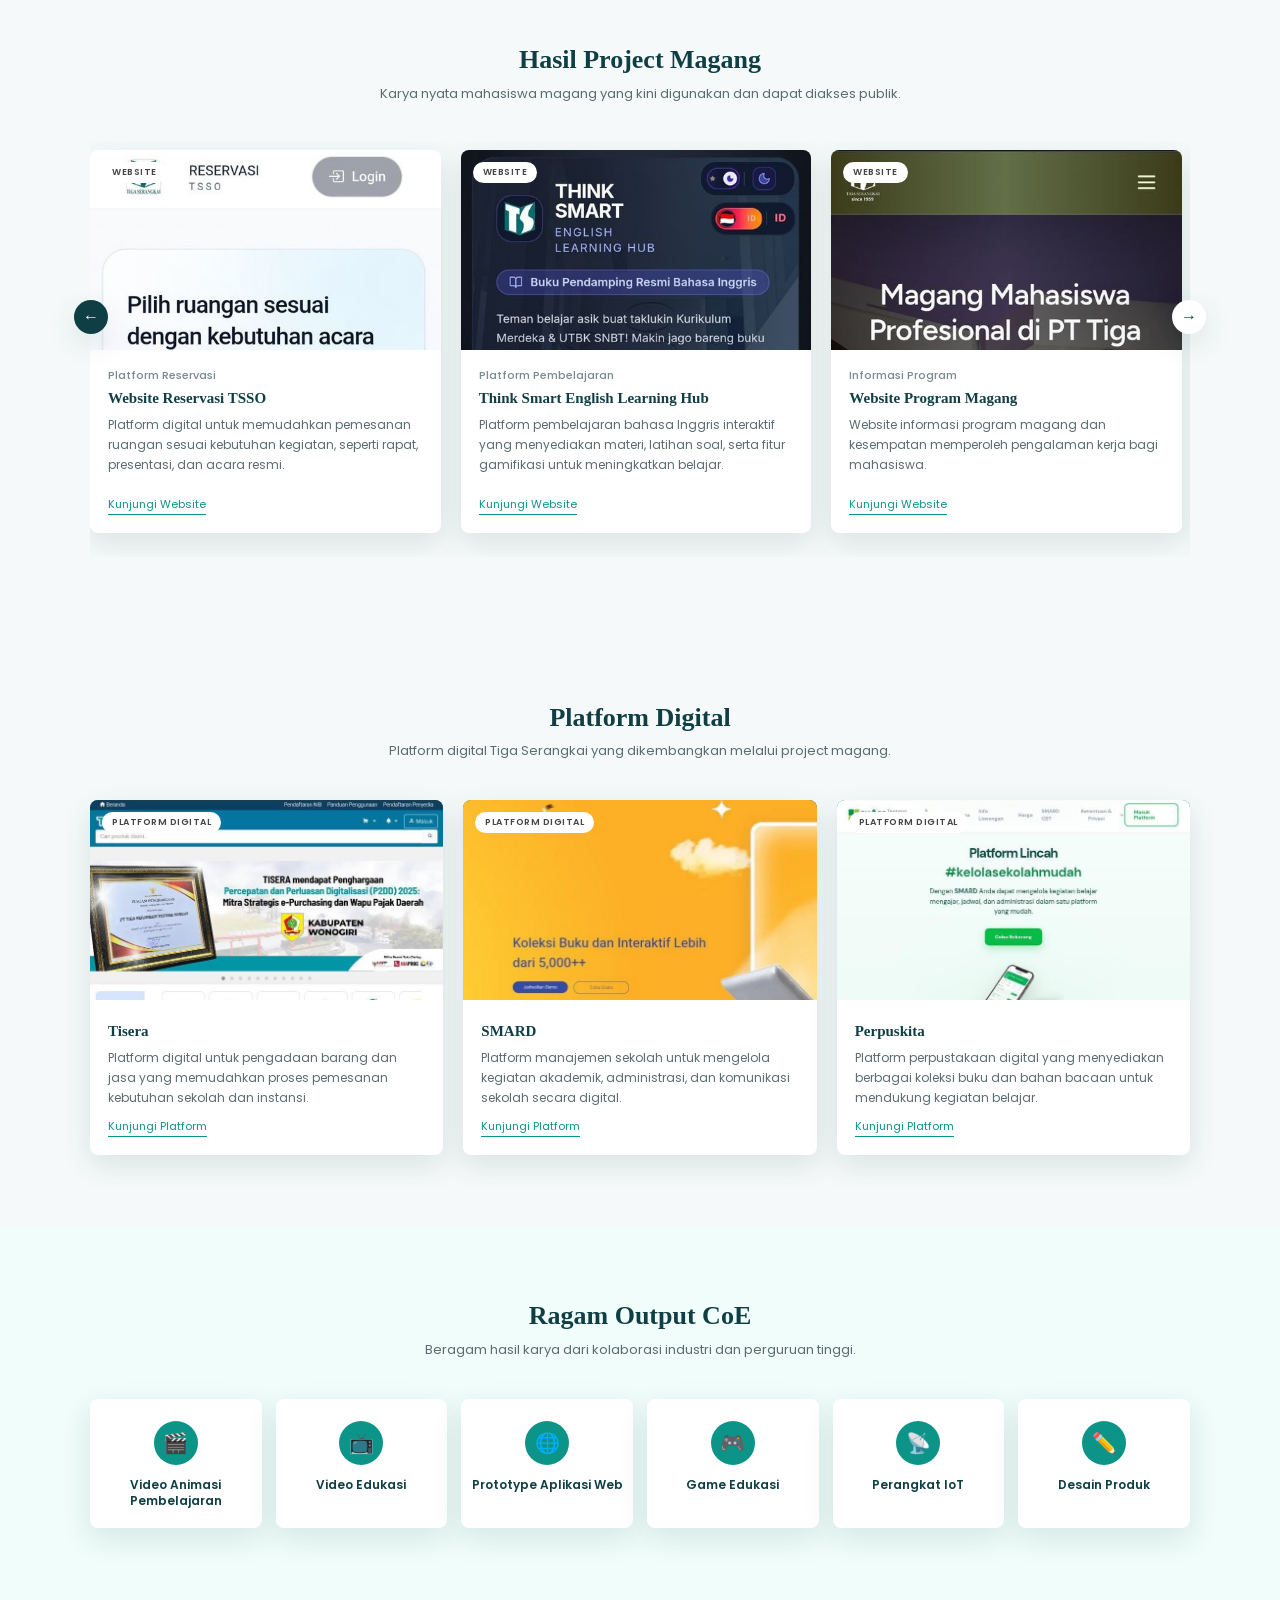
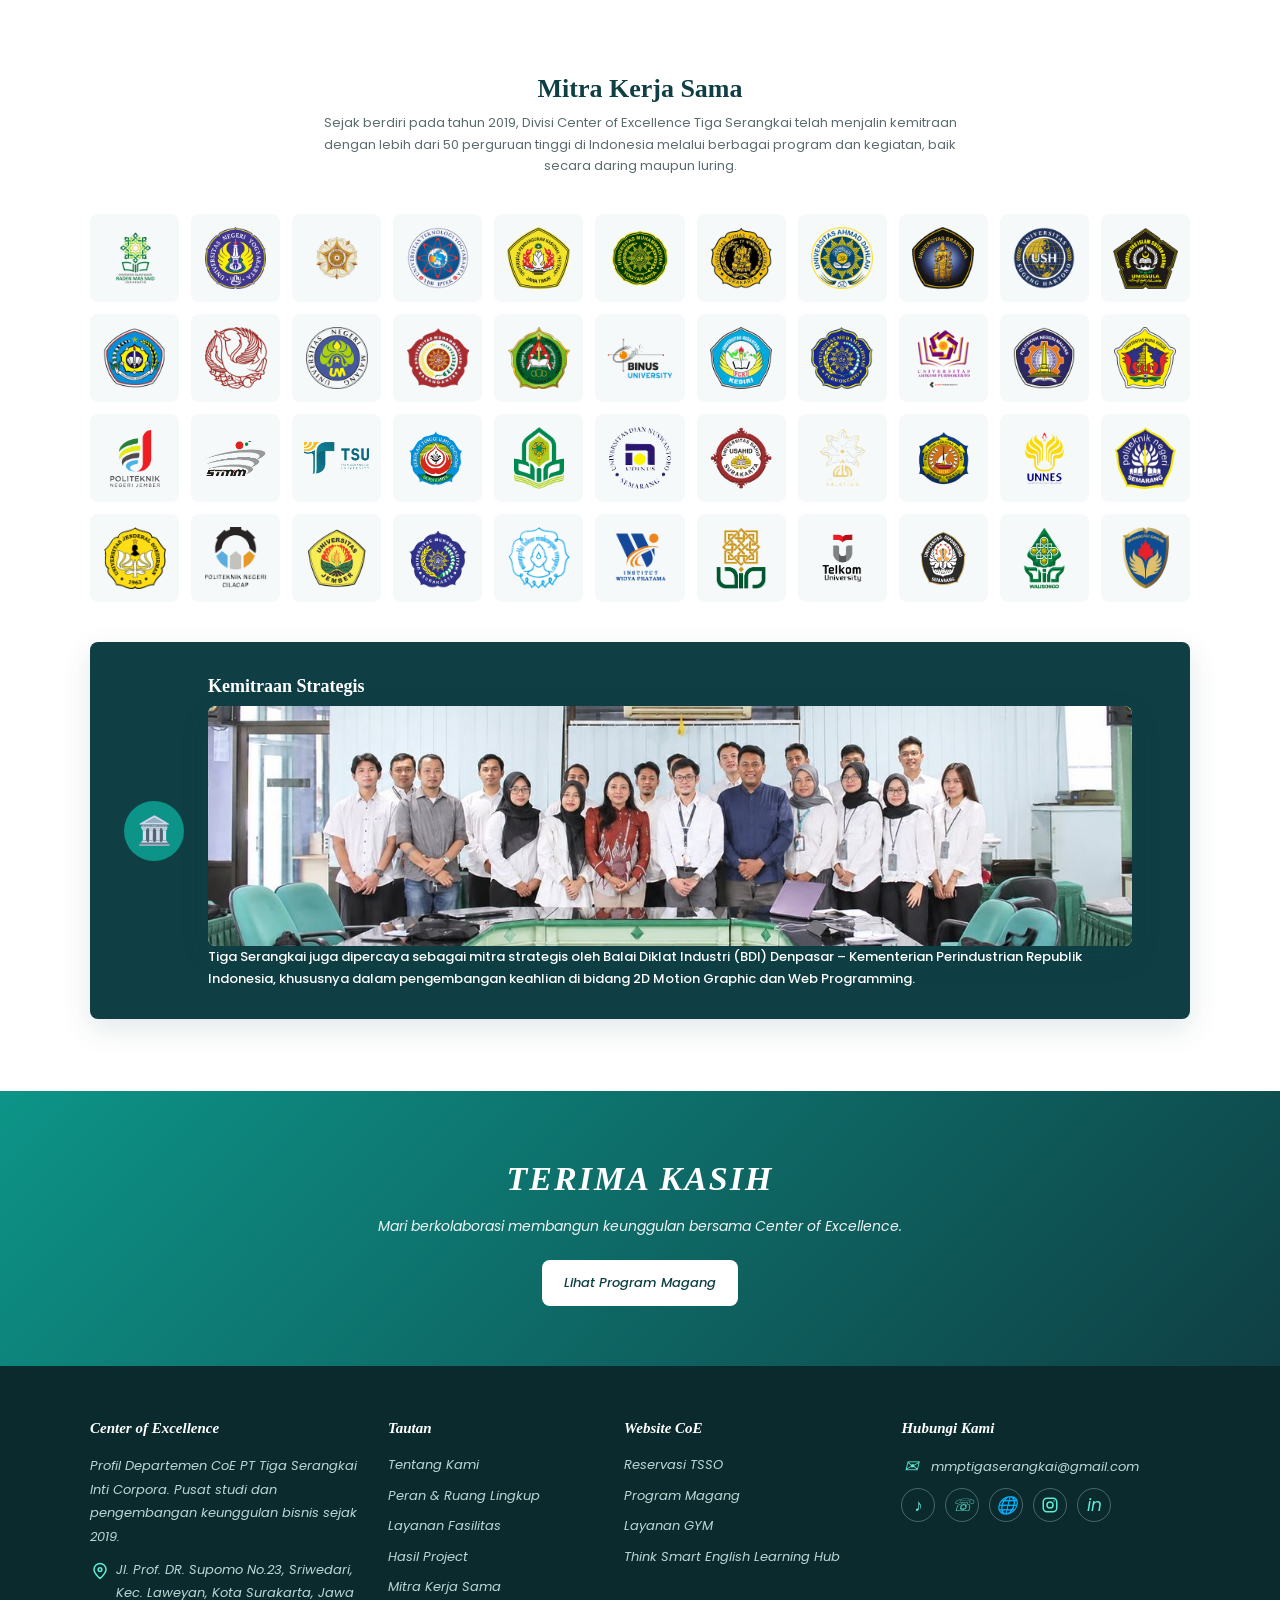
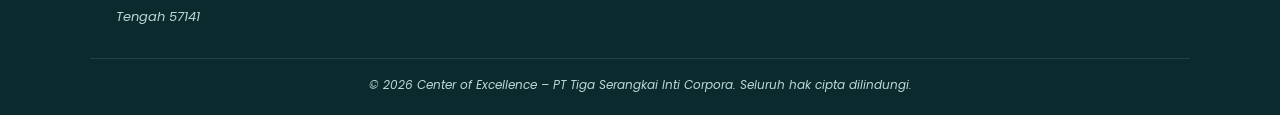
==== commit cb5abb97: "Update seluruh website CoE" ====
--- a/index.html
+++ b/index.html
@@ -80,7 +80,7 @@
     <div><b data-count="2019" data-plain="1">0</b><span>Tahun Berdiri</span></div>
     <div><b data-count="50" data-suffix="+">0</b><span>Perguruan Tinggi Mitra</span></div>
     <div><b data-count="600" data-suffix="+">0</b><span>Mahasiswa Magang</span></div>
-    <div><b data-count="9">0</b><span>Tim Project Magang</span></div>
+    <div><b data-count="74">0</b><span>Tim Project Magang</span></div>
   </div>
 </section>
 
@@ -162,7 +162,7 @@
     </div>
     <div class="two">
       <div class="pcard"><img src="assets/kunjungan.jpg" alt="Kunjungan Industri" loading="lazy"><div><h3>Kunjungan Industri</h3><p>Memperluas wawasan mahasiswa tentang dunia kerja dan industri.</p></div></div>
-      <div class="pcard"> <alt="Penelitian" loading="lazy"><div><h3>Penelitian</h3><p>Mendukung kolaborasi penelitian dan pengembangan ilmu pengetahuan.</p></div></div> 
+      <div class="pcard"> <img src="assets/penelitian2.jpg" alt="Penelitian" loading="lazy"><div><h3>Penelitian</h3><p>Mendukung kolaborasi penelitian dan pengembangan ilmu pengetahuan.</p></div></div>
     </div>
   </div>
 </section>
@@ -185,20 +185,128 @@
       </div>
     </div>
 
+    <div class="teamhead coe-teamhead">
+      <h2>TIM PROJECT MAGANG TIGA SERANGKAI</h2>
+      <span class="eyebrow">CENTER OF EXCELLENCE (COE)</span>
+      <h3>13 Tim dengan Fokus Berbeda</h3>
+    </div>
+    <div class="teams">
+      <div class="team"><i>🌐</i>Website Reservasi</div>
+      <div class="team"><i>📱</i>Sosial Media</div>
+      <div class="team"><i>🧪</i>Aplikasi Reservasi (Testing &amp; User Guide)</div>
+      <div class="team"><i>🖥️</i>Admin Website</div>
+      <div class="team"><i>📚</i>E-book Development</div>
+      <div class="team"><i>🔎</i>Riset Program Magang</div>
+      <div class="team"><i>🎓</i>LMS</div>
+      <div class="team"><i>📣</i>Promotions Tools Book</div>
+      <div class="team"><i>📊</i>Data Vizualitation</div>
+      <div class="team"><i>⌨️</i>FullStack</div>
+      <div class="team"><i>📲</i>Mobile Developer</div>
+      <div class="team"><i>🎞️</i>Animasi Buku Platinum</div>
+      <div class="team"><i>🗂️</i>Management Support CoE</div>
+    </div>
+
     <div class="teamhead">
-      <span class="eyebrow">Tim Project Magang CoE</span>
-      <h3>9 Tim dengan Fokus Berbeda</h3>
-    </div>
-    <div class="teams">
-      <div class="team"><i>📊</i>Tim Data Visualization Intern</div>
-      <div class="team"><i>🎨</i>Creative Media &amp; Interactive Learning Intern</div>
-      <div class="team"><i>📱</i>Social Media</div>
-      <div class="team"><i>🖥️</i>Admin Website</div>
-      <div class="team"><i>📣</i>Promotion Tools Book</div>
-      <div class="team"><i>🔎</i>Internship Program Research &amp; Benchmarking</div>
-      <div class="team"><i>📚</i>E-Book Development</div>
-      <div class="team"><i>⌨️</i>Web Developer</div>
-      <div class="team"><i>🗂️</i>Management Support</div>
+      <span class="eyebrow">Digital Business Departement (DBD)</span>
+      <h3>14 Tim dengan Fokus Berbeda</h3>
+    </div>
+    <div class="teams">
+      <div class="team"><i>📱</i>Sosmed Tisera</div>
+      <div class="team"><i>🎨</i>Design Grafis &amp; Content Design (Social Media Design)</div>
+      <div class="team"><i>🤝</i>Affiliate &amp; Acquisition Management</div>
+      <div class="team"><i>✅</i>Approve Produk dan Penyedia</div>
+      <div class="team"><i>📣</i>Tim Sosmed DBD</div>
+      <div class="team"><i>🔍</i>Merchant Verificator</div>
+      <div class="team"><i>🗂️</i>Tim Administrasi Tiserahub</div>
+      <div class="team"><i>⚖️</i>Legal</div>
+      <div class="team"><i>💻</i>Admin DBD</div>
+      <div class="team"><i>🗓️</i>Kalender</div>
+      <div class="team"><i>📦</i>Merchant &amp; Order Verificator</div>
+      <div class="team"><i>💬</i>Customer Relationship Management</div>
+      <div class="team"><i>✨</i>Digital Creative Design</div>
+      <div class="team"><i>📈</i>Business Analyst</div>
+    </div>
+
+    <div class="teamhead">
+      <span class="eyebrow">People Development Center (PDC)</span>
+      <h3>17 Tim dengan Fokus Berbeda</h3>
+    </div>
+    <div class="teams">
+      <div class="team"><i>📐</i>Layout Modul Training</div>
+      <div class="team"><i>📱</i>Sosmed PDC</div>
+      <div class="team"><i>🎞️</i>Animasi Modul</div>
+      <div class="team"><i>📋</i>Individual Development Plan</div>
+      <div class="team"><i>🌐</i>Web Portal</div>
+      <div class="team"><i>🤝</i>PDC Support</div>
+      <div class="team"><i>🖼️</i>Poster</div>
+      <div class="team"><i>📚</i>Modul Development</div>
+      <div class="team"><i>🏷️</i>Employee Branding</div>
+      <div class="team"><i>📊</i>PDC Dashboard</div>
+      <div class="team"><i>🗂️</i>PDC Administrasi</div>
+      <div class="team"><i>📽️</i>Redisign Presentation Deck</div>
+      <div class="team"><i>🎬</i>Editing Video</div>
+      <div class="team"><i>🎤</i>Fasilitator Training</div>
+      <div class="team"><i>💬</i>Social Media Specialist</div>
+      <div class="team"><i>✏️</i>Modul Redesign Project</div>
+      <div class="team"><i>▶️</i>Learning Video Editing Project</div>
+    </div>
+
+    <div class="teamhead">
+      <span class="eyebrow">MTIS Perpuskita</span>
+      <h3>13 Tim dengan Fokus Berbeda</h3>
+    </div>
+    <div class="teams">
+      <div class="team"><i>🤝</i>CRM</div>
+      <div class="team"><i>🧾</i>Full stack Developer Sistem Audit Log</div>
+      <div class="team"><i>💻</i>Full Stack Developer Perpuskita, Tiserahub, CRM, SMARD</div>
+      <div class="team"><i>📋</i>Penyusunan Dokumentasi User Guide, Pengujian sistem, dan Validasi Data Aplikasi Sistem Informasi Sekolah</div>
+      <div class="team"><i>🎨</i>Front-End Developer Perpuskita, Tiserahub, dan CRM &amp; OmniChanel</div>
+      <div class="team"><i>⚙️</i>back-End Developer SMARD &amp; TISERAHUB Penyedia</div>
+      <div class="team"><i>🧪</i>QA Testing</div>
+      <div class="team"><i>📱</i>Mobile Application Developer</div>
+      <div class="team"><i>🛠️</i>SMARD Mobile &amp; Seller Tools Tiserahub Mobile</div>
+      <div class="team"><i>📊</i>Dashboard Tisera</div>
+      <div class="team"><i>🖥️</i>Software Develope: Full stack, Frontend, Backend, Mobile &amp; Desktop</div>
+      <div class="team"><i>🪄</i>UI/UX Designer</div>
+      <div class="team"><i>✅</i>Software Quality Assurance</div>
+    </div>
+
+    <div class="teamhead">
+      <span class="eyebrow">Planning and Development (PND)</span>
+      <h3>7 Tim dengan Fokus Berbeda</h3>
+    </div>
+    <div class="teams">
+      <div class="team"><i>📊</i>Dashboard Wangsa &amp; Assalam</div>
+      <div class="team"><i>🌐</i>Web Porta</div>
+      <div class="team"><i>💻</i>Full stack</div>
+      <div class="team"><i>🤖</i>AI Engineer</div>
+      <div class="team"><i>⌨️</i>Net Programmer</div>
+      <div class="team"><i>🖥️</i>Full stack web</div>
+      <div class="team"><i>🧪</i>Software tester</div>
+    </div>
+
+    <div class="teamhead">
+      <span class="eyebrow">Marketing School Book</span>
+      <h3>5 Tim dengan Fokus Berbeda</h3>
+    </div>
+    <div class="teams">
+      <div class="team"><i>📖</i>Editing buku agama (PAI)</div>
+      <div class="team"><i>📱</i>Official Instagram Tiga Serangkai</div>
+      <div class="team"><i>🗓️</i>Kalender TS</div>
+      <div class="team"><i>📚</i>Katalog Buku 2027</div>
+      <div class="team"><i>📈</i>Social Media &amp; Marketing Intelligence</div>
+    </div>
+
+    <div class="teamhead">
+      <span class="eyebrow">Tim Project Lain-Lain</span>
+      <h3>5 Tim dengan Fokus Berbeda</h3>
+    </div>
+    <div class="teams">
+      <div class="team"><i>📣</i>Tim Marketing AH (AH)</div>
+      <div class="team"><i>🗂️</i>HR Admin (HR)</div>
+      <div class="team"><i>🏢</i>Admin (Branch Office)</div>
+      <div class="team"><i>🎨</i>Ilustrator (E-Publishing)</div>
+      <div class="team"><i>🛒</i>Penambahan Fitur Membership &amp; Pembuatan Marketplace (AH)</div>
     </div>
   </div>
 </section>
@@ -239,6 +347,30 @@
         </article>
       </div>
       <button class="arrow next" id="next" aria-label="Berikutnya">→</button>
+    </div>
+  </div>
+</section>
+
+<!-- Platform Digital -->
+<section class="section" id="platform-digital">
+  <div class="container">
+    <div class="title">
+      <h2>Platform Digital</h2>
+      <p>Platform digital Tiga Serangkai yang dikembangkan melalui project magang.</p>
+    </div>
+    <div class="platform-grid">
+      <article class="card platform-card">
+        <div class="img"><img src="assets/tisera.jpg" alt="Tisera" loading="lazy"><span class="badge">Platform Digital</span></div>
+        <div class="body"><h3>Tisera</h3><p>Platform digital untuk pengadaan barang dan jasa yang memudahkan proses pemesanan kebutuhan sekolah dan instansi.</p><a class="more" href="https://tisera.id/" target="_blank" rel="noopener">Kunjungi Platform</a></div>
+      </article>
+      <article class="card platform-card">
+        <div class="img"><img src="assets/smard.jpg" alt="SMARD" loading="lazy"><span class="badge">Platform Digital</span></div>
+        <div class="body"><h3>SMARD</h3><p>Platform manajemen sekolah untuk mengelola kegiatan akademik, administrasi, dan komunikasi sekolah secara digital.</p><a class="more" href="https://smard.id/" target="_blank" rel="noopener">Kunjungi Platform</a></div>
+      </article>
+      <article class="card platform-card">
+        <div class="img"><img src="assets/perpuskita.jpg" alt="Perpuskita" loading="lazy"><span class="badge">Platform Digital</span></div>
+        <div class="body"><h3>Perpuskita</h3><p>Platform perpustakaan digital yang menyediakan berbagai koleksi buku dan bahan bacaan untuk mendukung kegiatan belajar.</p><a class="more" href="https://perpuskita.id/" target="_blank" rel="noopener">Kunjungi Platform</a></div>
+      </article>
     </div>
   </div>
 </section>
--- a/style.css
+++ b/style.css
@@ -159,6 +159,11 @@
 .arrow.next{right:-16px;background:#fff;color:var(--teal-dark)}
 .ebook-card .img{height:230px;display:grid;grid-template-columns:repeat(4,1fr);gap:2px;background:#fff;padding:0}
 .ebook-card .img img{object-position:center}
+.platform-grid{display:grid;grid-template-columns:repeat(3,minmax(0,1fr));gap:20px}
+.platform-card .img{display:grid;place-items:center;background:linear-gradient(135deg,var(--teal),var(--teal-dark))}
+.platform-card .body{text-align:left}
+.platform-card p{text-align:left}
+.platform-card h3{margin-top:5px}
 
 /* Tiles (fasilitas, program) */
 .grid4{display:grid;grid-template-columns:repeat(4,1fr);gap:14px}
@@ -193,6 +198,8 @@
 .teamhead{text-align:center;margin:56px 0 22px}
 .teamhead .eyebrow{font-size:18px}
 .teamhead h3{color:var(--teal-dark);font-size:20px}
+.coe-teamhead h2{margin:0}
+.coe-teamhead .eyebrow{display:block;margin-top:3em}
 .teams{display:grid;grid-template-columns:repeat(3,minmax(0,1fr));gap:14px}
 .team{background:#fff;border-radius:var(--radius);box-shadow:var(--shadow);padding:16px 18px;display:flex;gap:14px;align-items:center;font-size:13px;font-weight:600;color:var(--teal-dark);line-height:1.4}
 .team i{font-style:normal;flex:0 0 38px;height:38px;border-radius:50%;background:var(--teal-soft);display:grid;place-items:center;font-size:17px}
@@ -327,6 +334,7 @@
   .about,.unggul,.two,.org{grid-template-columns:1fr}
   .card{flex-basis:calc((100% - 20px)/2)}
   .grid4,.cats,.stats .grid{grid-template-columns:repeat(2,1fr)}
+  .platform-grid{grid-template-columns:repeat(2,minmax(0,1fr))}
   .cats{transform:none;padding-bottom:20px}
   .looking-after{display:none}
   .peran-detail{margin-top:10px;margin-bottom:40px}
@@ -339,6 +347,7 @@
   .tabs{margin-left:0;justify-content:center}
   .arrow{display:none}
   .teams{grid-template-columns:1fr}
+  .platform-grid{grid-template-columns:1fr}
   .out{grid-template-columns:repeat(2,1fr)}
   .topbar .container{justify-content:center;text-align:center}
   .struktur-image{margin:-8px auto 6px}
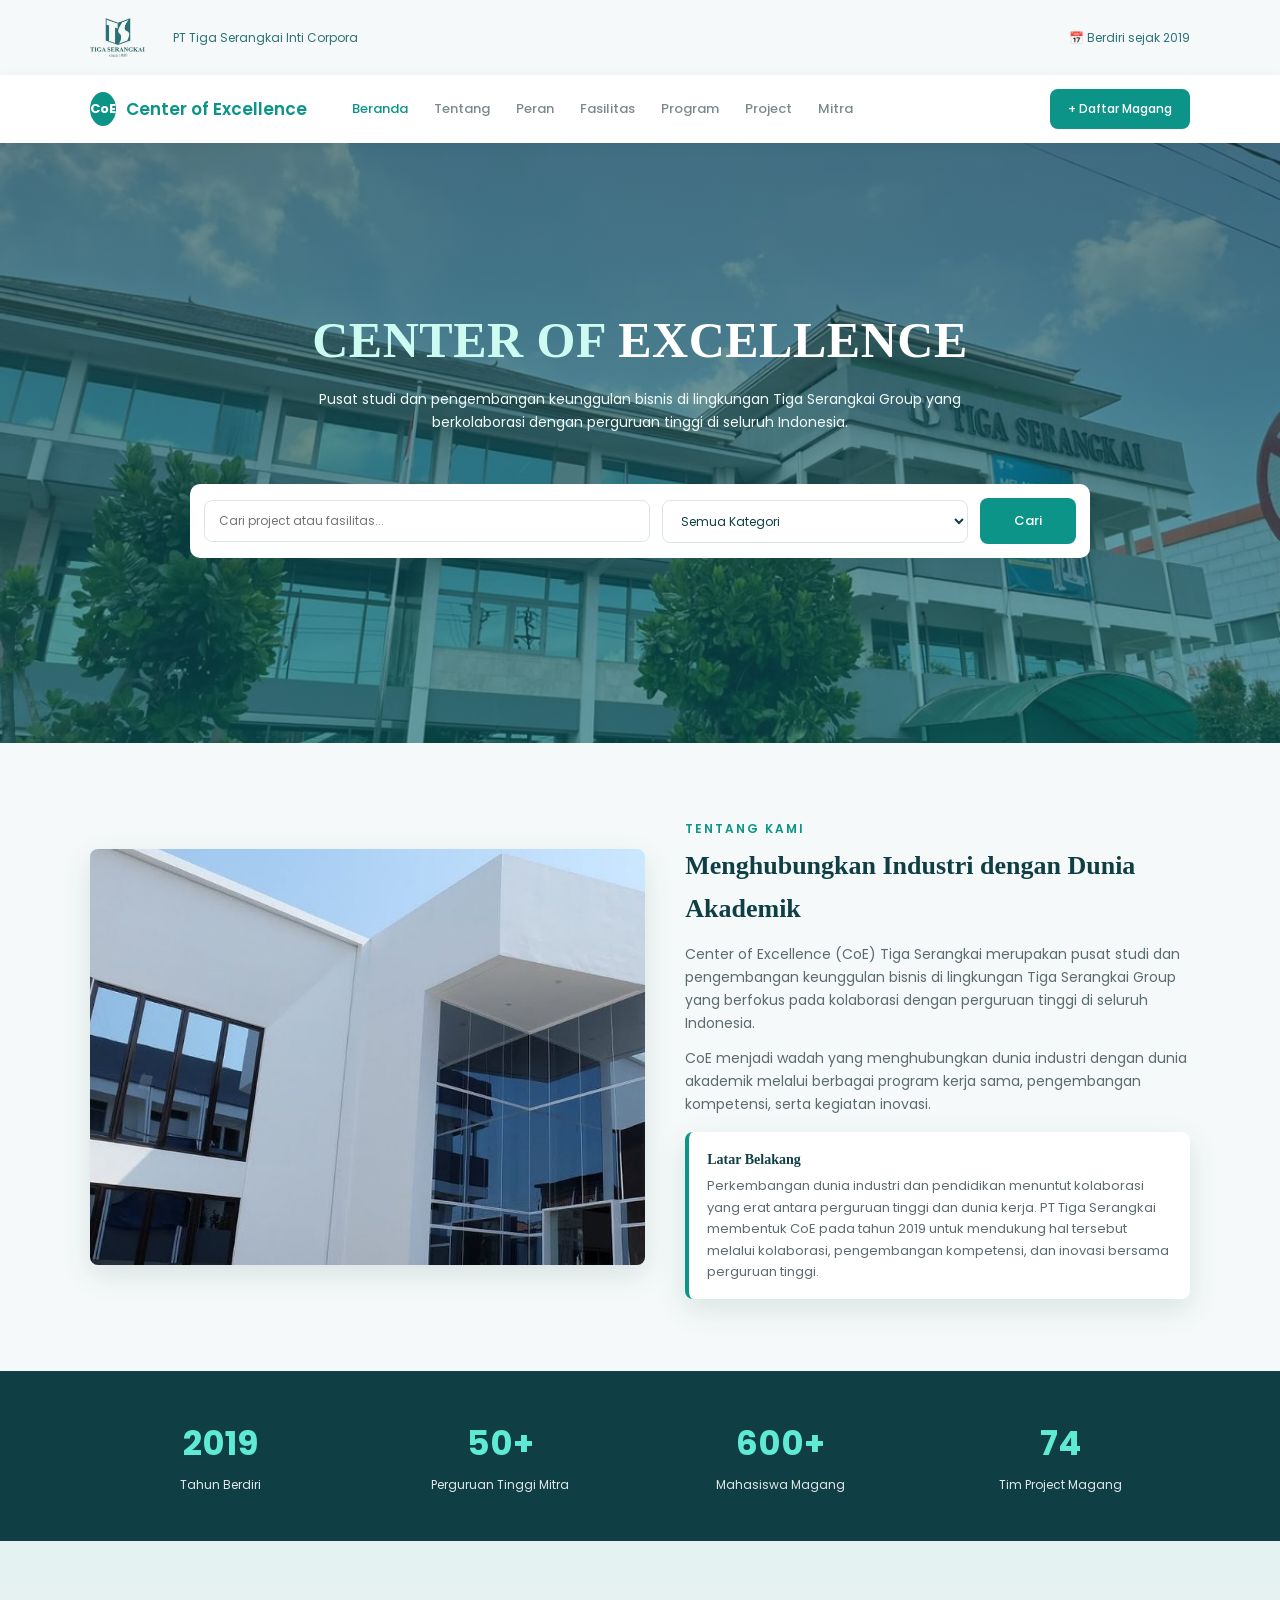
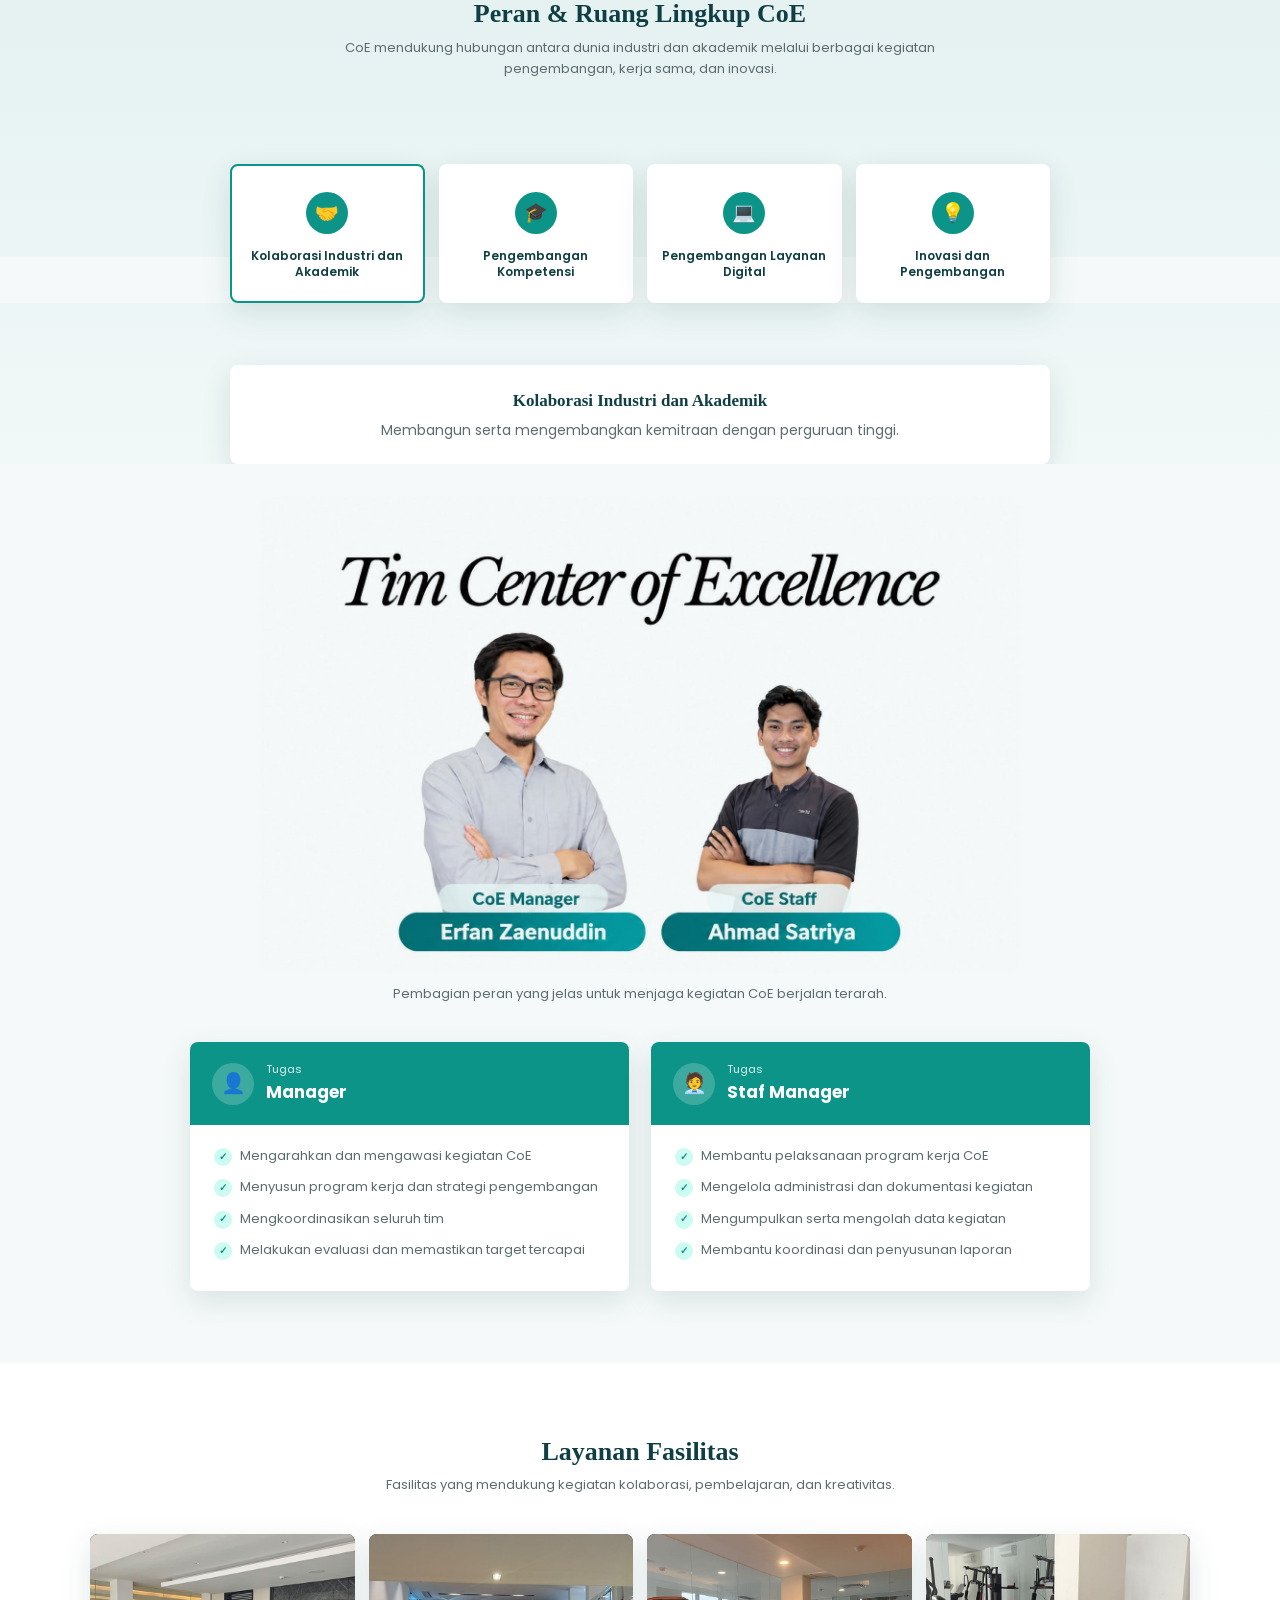
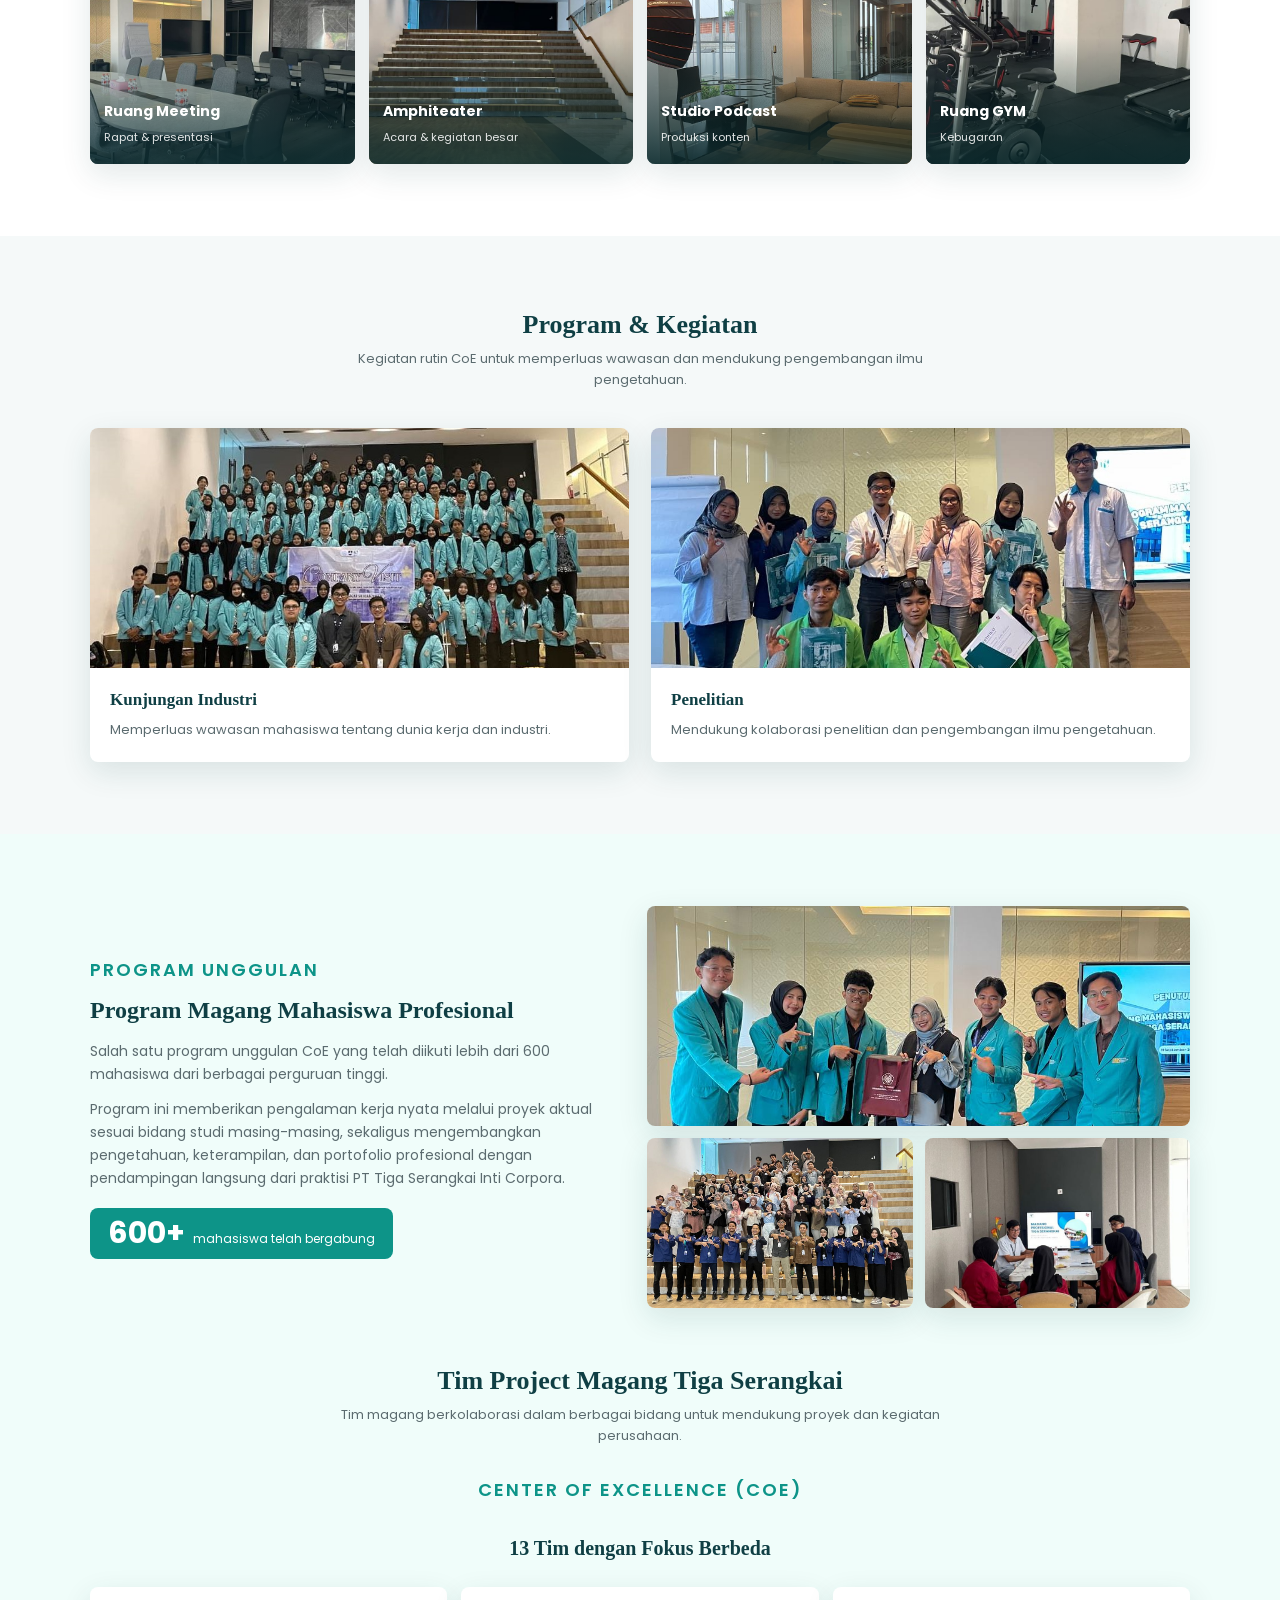
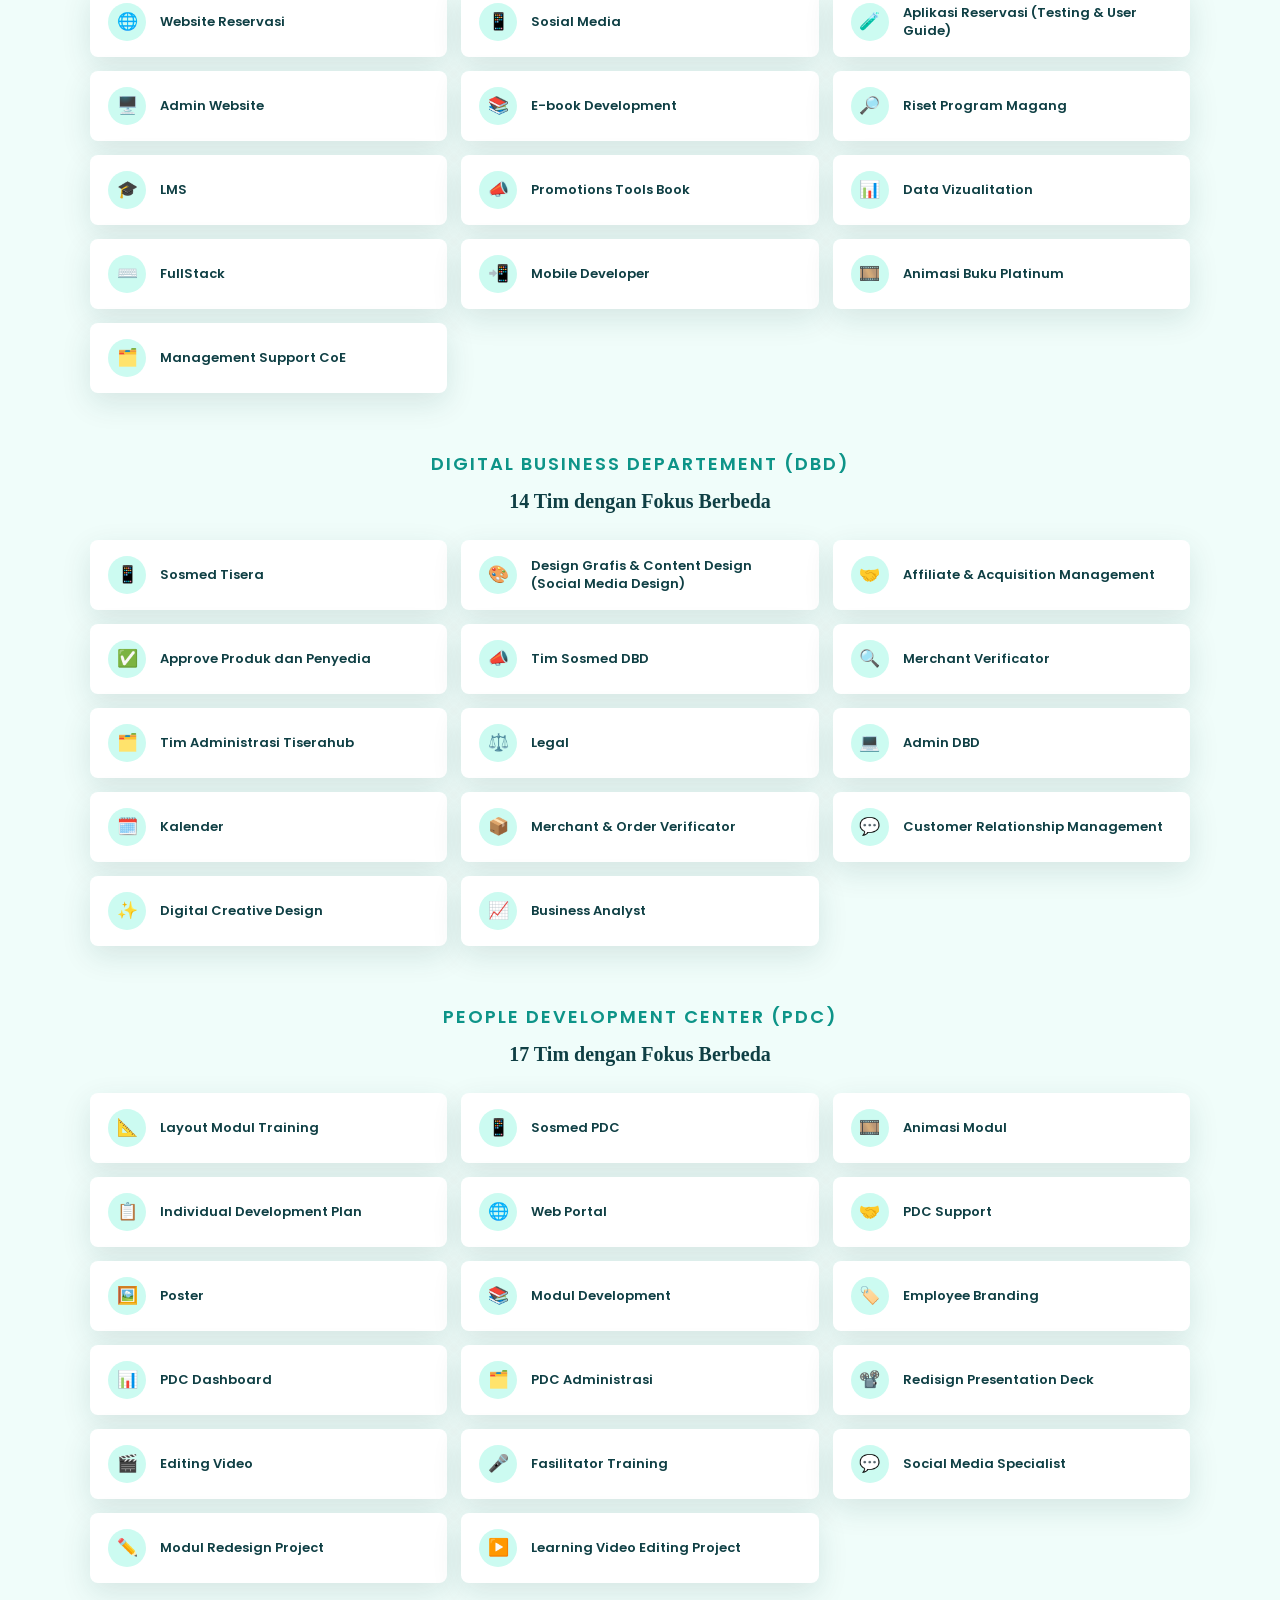
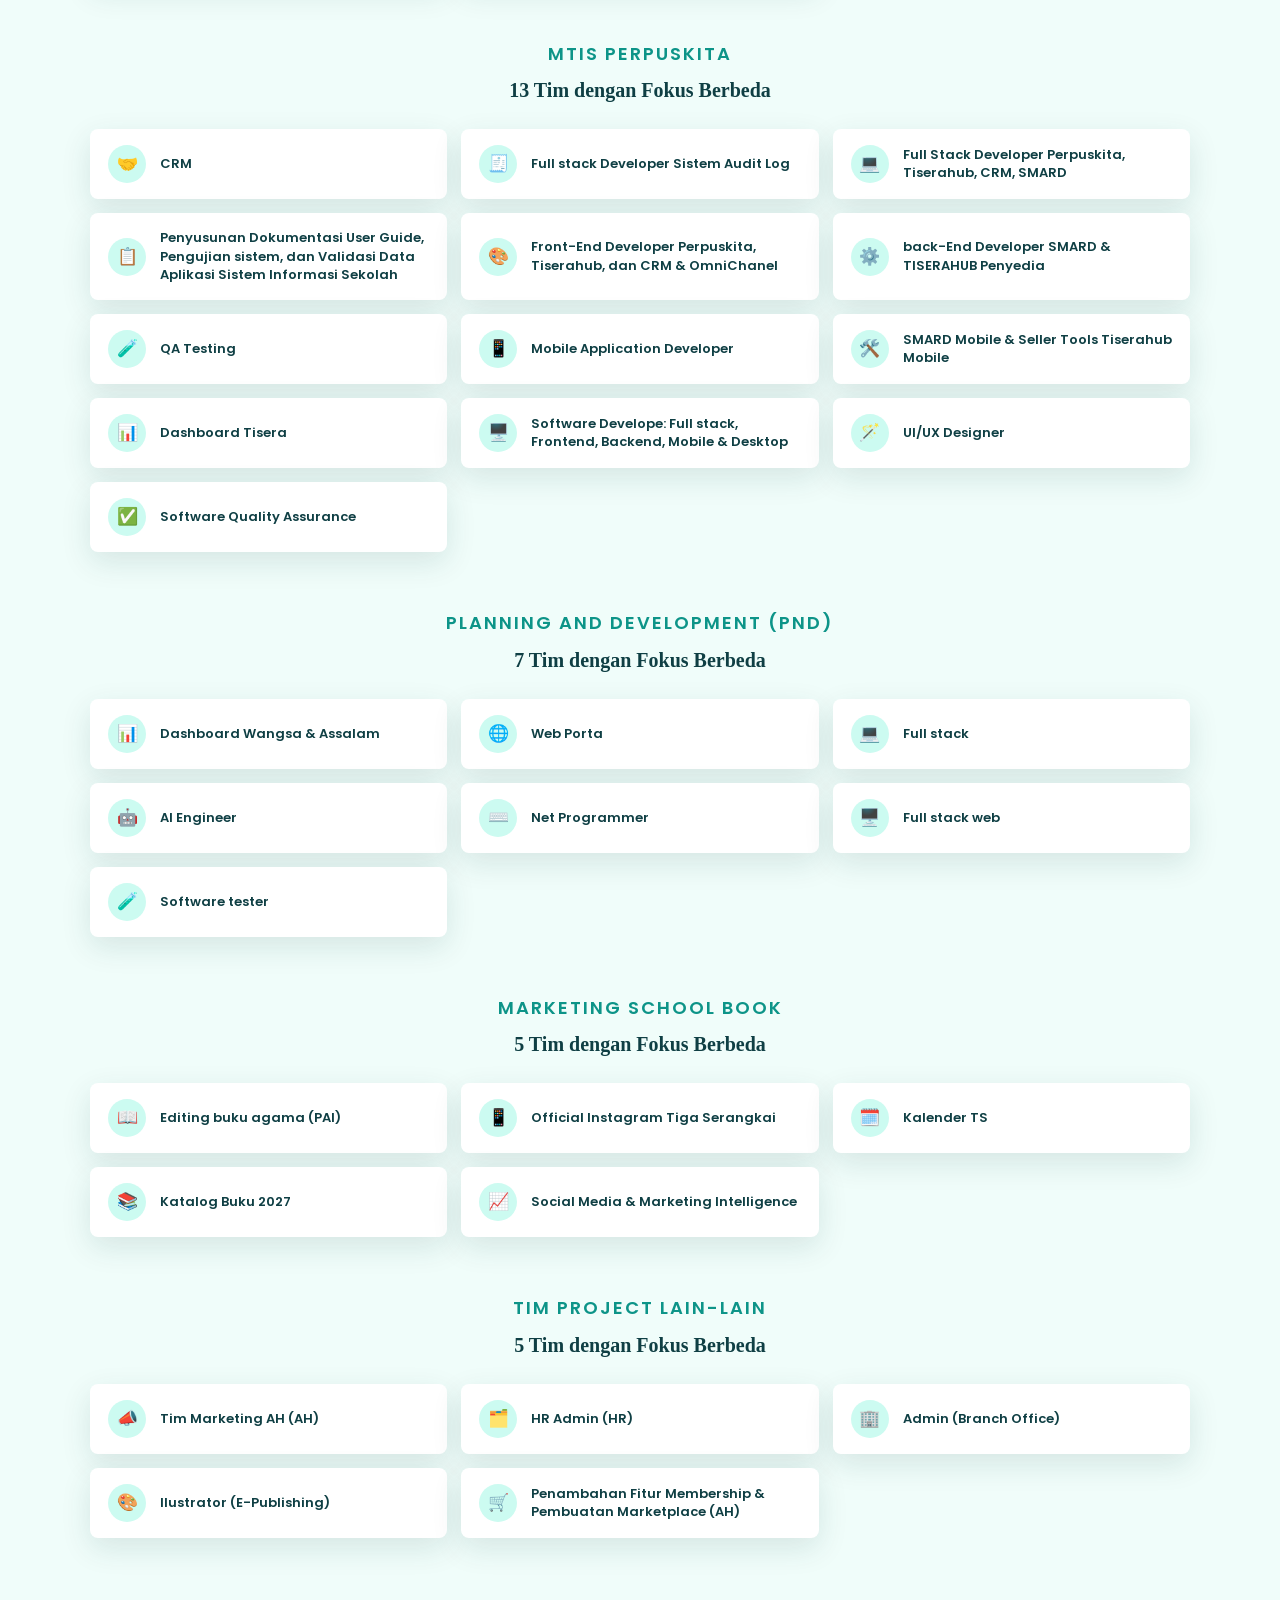
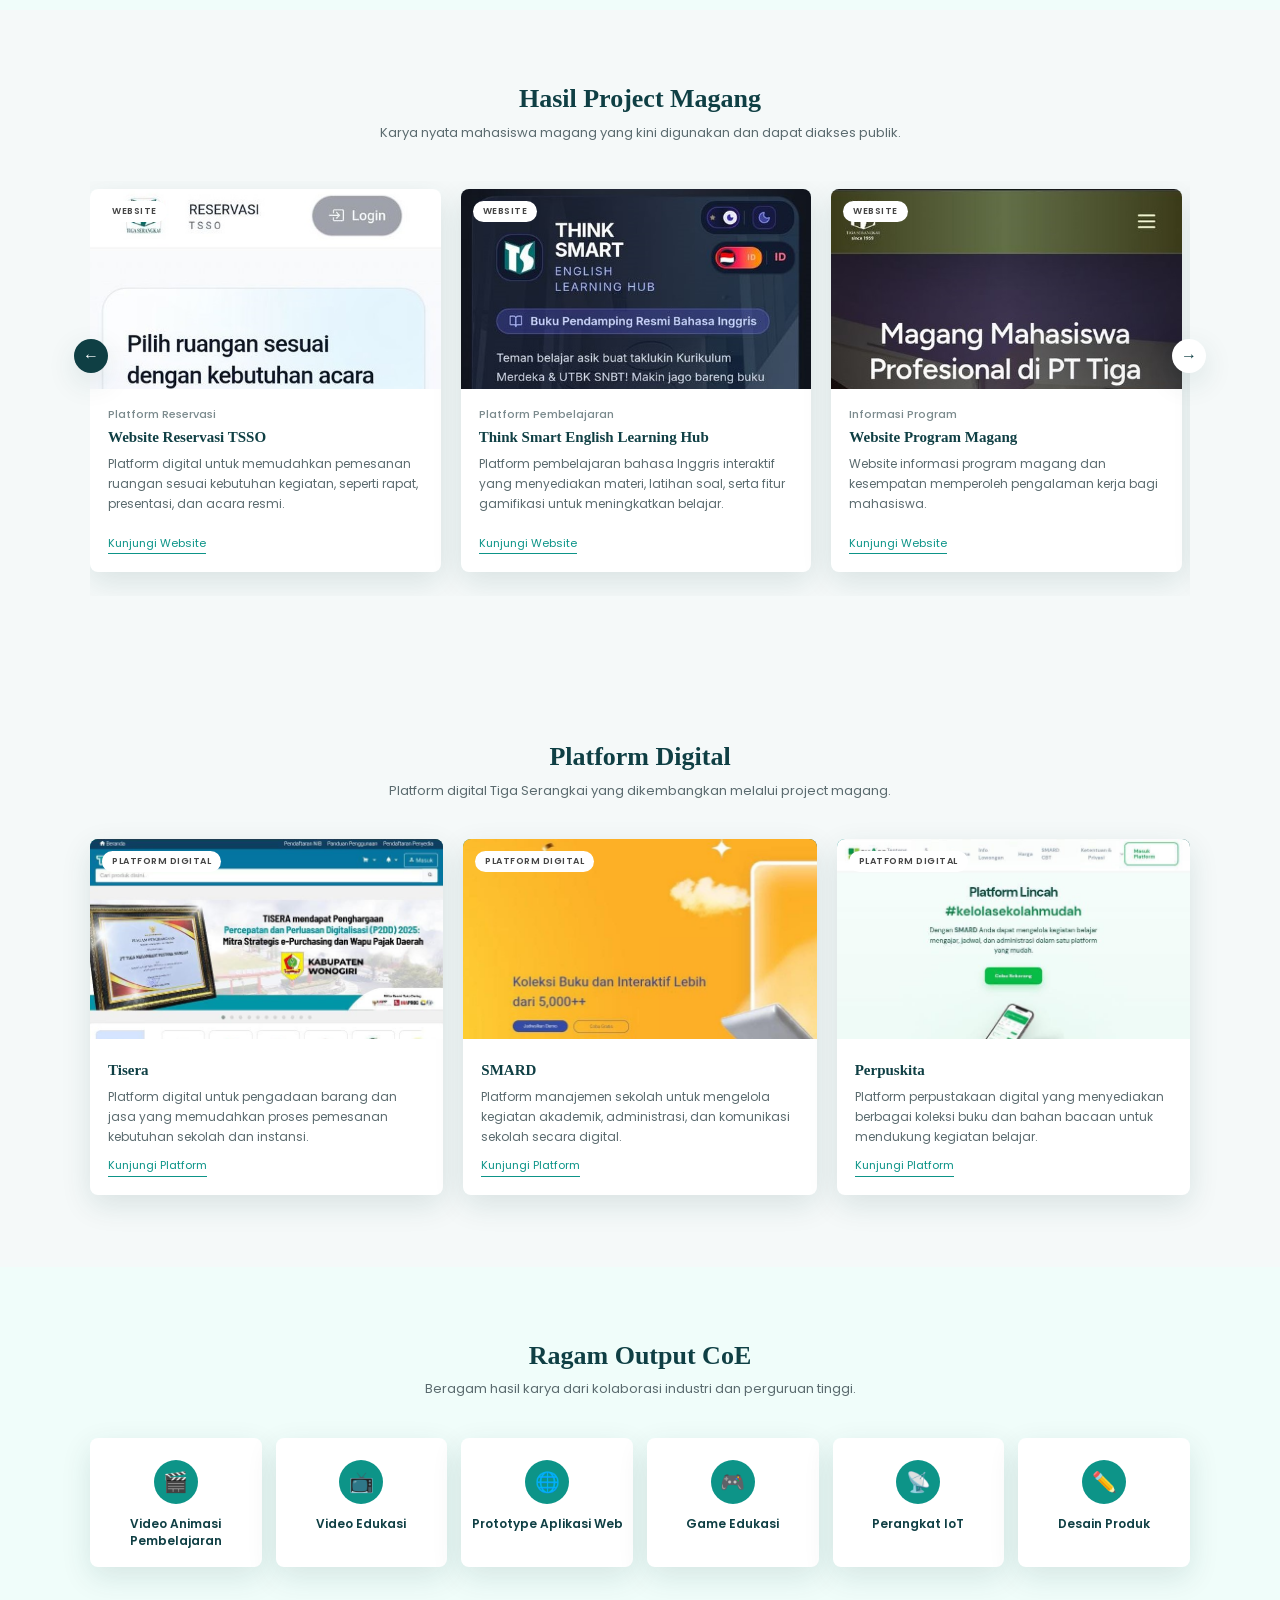
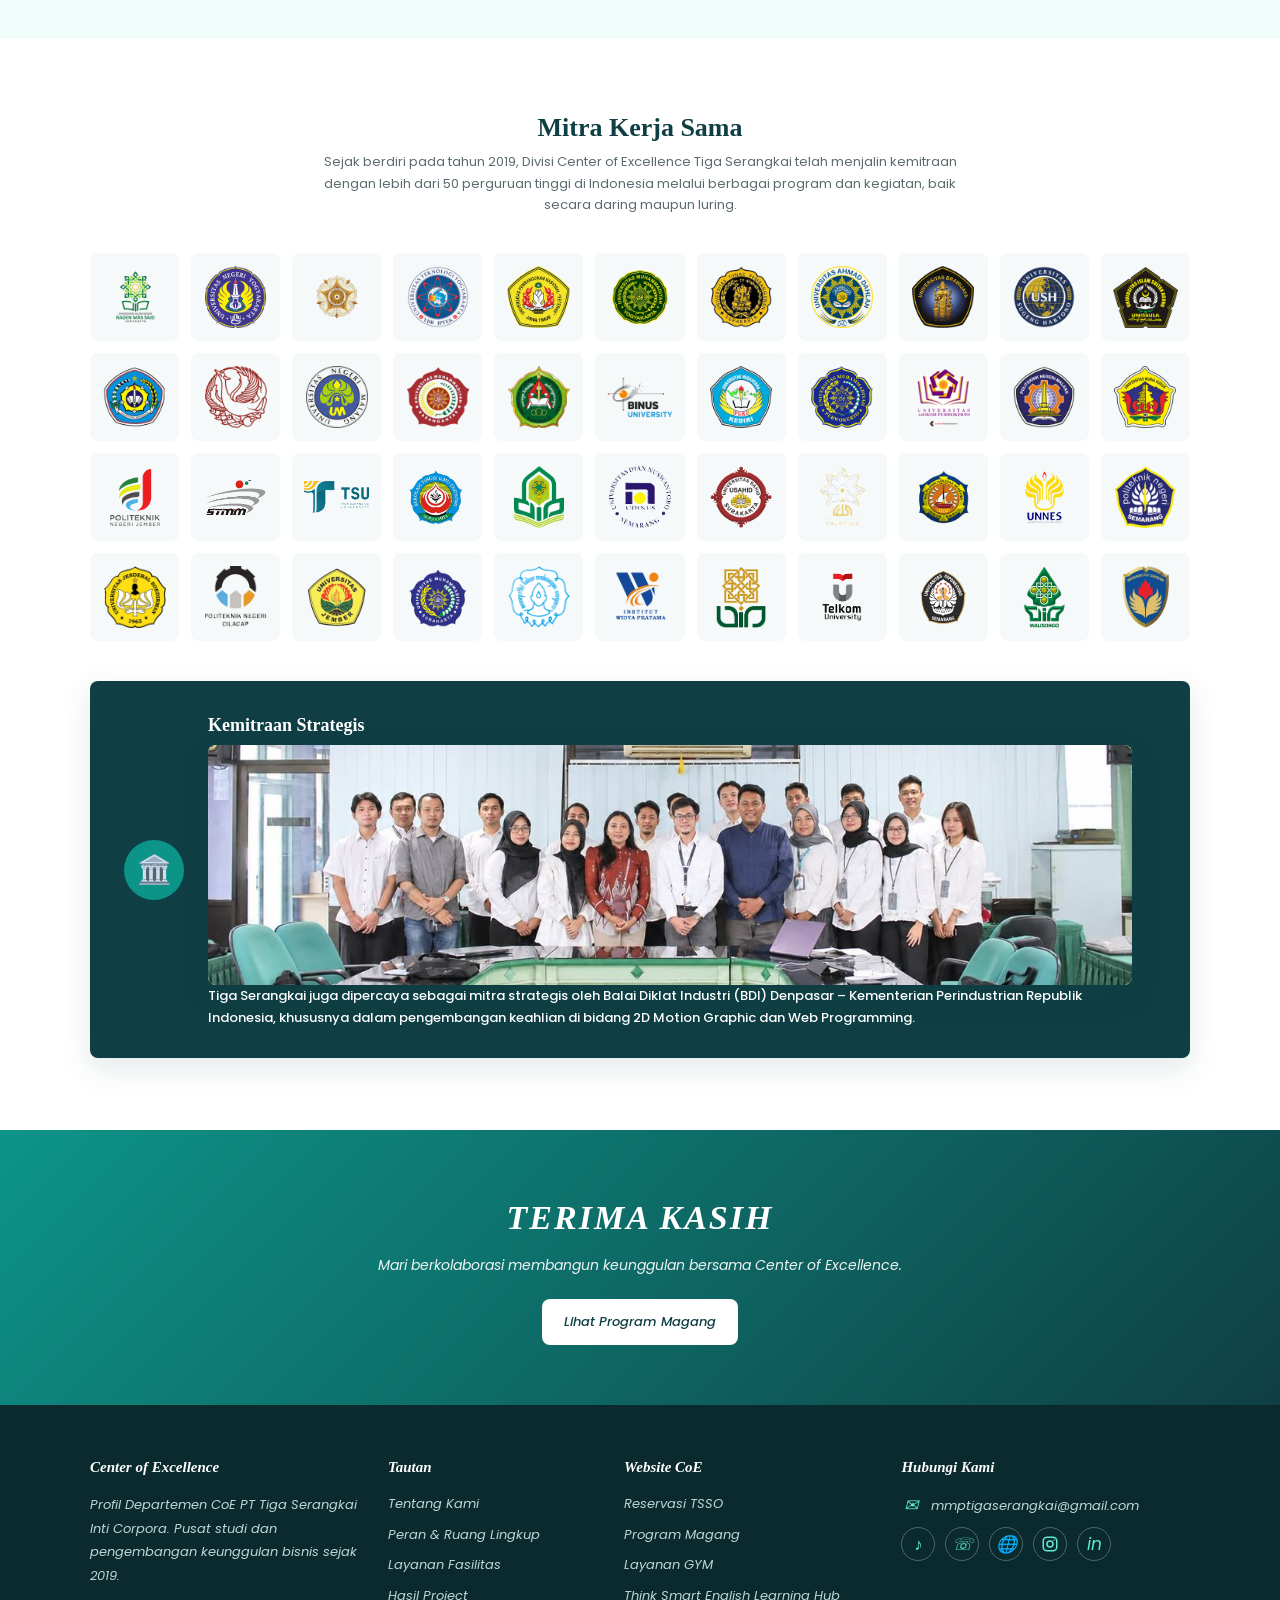
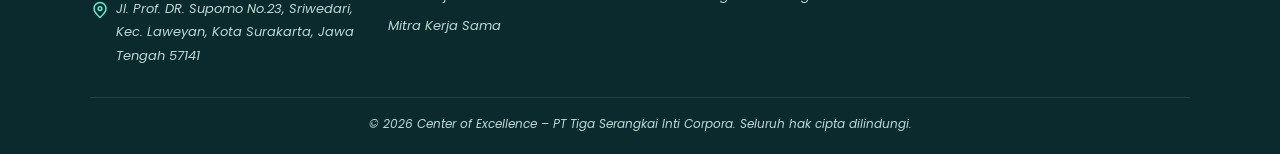
==== commit 5ab3a74b: "Update website profil CoE" ====
--- a/index.html
+++ b/index.html
@@ -186,7 +186,8 @@
     </div>
 
     <div class="teamhead coe-teamhead">
-      <h2>TIM PROJECT MAGANG TIGA SERANGKAI</h2>
+      <h2>Tim Project Magang Tiga Serangkai</h2>
+      <p>Tim magang berkolaborasi dalam berbagai bidang untuk mendukung proyek dan kegiatan perusahaan.</p>
       <span class="eyebrow">CENTER OF EXCELLENCE (COE)</span>
       <h3>13 Tim dengan Fokus Berbeda</h3>
     </div>
--- a/style.css
+++ b/style.css
@@ -93,7 +93,6 @@
 
 /* Peran */
 .looking{position:relative;background:linear-gradient(#e3f1f0,#f1f8f8);padding:56px 0 0;overflow:hidden}
-.looking::after{content:"🌿";position:absolute;right:5%;top:8px;font-size:110px;opacity:.45}
 .cats{display:grid;grid-template-columns:repeat(4,1fr);gap:14px;width:min(820px,92%);margin:0 auto;position:relative;z-index:2;transform:translateY(46px)}
 .cat{background:#fff;border:2px solid transparent;border-radius:var(--radius);box-shadow:var(--shadow);padding:26px 10px 20px;text-align:center;transition:.25s;cursor:pointer;font-family:inherit}
 .cat:hover{transform:translateY(-5px)}
@@ -198,8 +197,9 @@
 .teamhead{text-align:center;margin:56px 0 22px}
 .teamhead .eyebrow{font-size:18px}
 .teamhead h3{color:var(--teal-dark);font-size:20px}
-.coe-teamhead h2{margin:0}
-.coe-teamhead .eyebrow{display:block;margin-top:3em}
+.coe-teamhead h2{color:var(--teal-dark);font-size:26px;font-weight:600;line-height:1.3;margin:0}
+.coe-teamhead p{font-size:13px;margin:6px auto 0;max-width:640px}
+.coe-teamhead .eyebrow{display:block;margin:28px auto}
 .teams{display:grid;grid-template-columns:repeat(3,minmax(0,1fr));gap:14px}
 .team{background:#fff;border-radius:var(--radius);box-shadow:var(--shadow);padding:16px 18px;display:flex;gap:14px;align-items:center;font-size:13px;font-weight:600;color:var(--teal-dark);line-height:1.4}
 .team i{font-style:normal;flex:0 0 38px;height:38px;border-radius:50%;background:var(--teal-soft);display:grid;place-items:center;font-size:17px}
